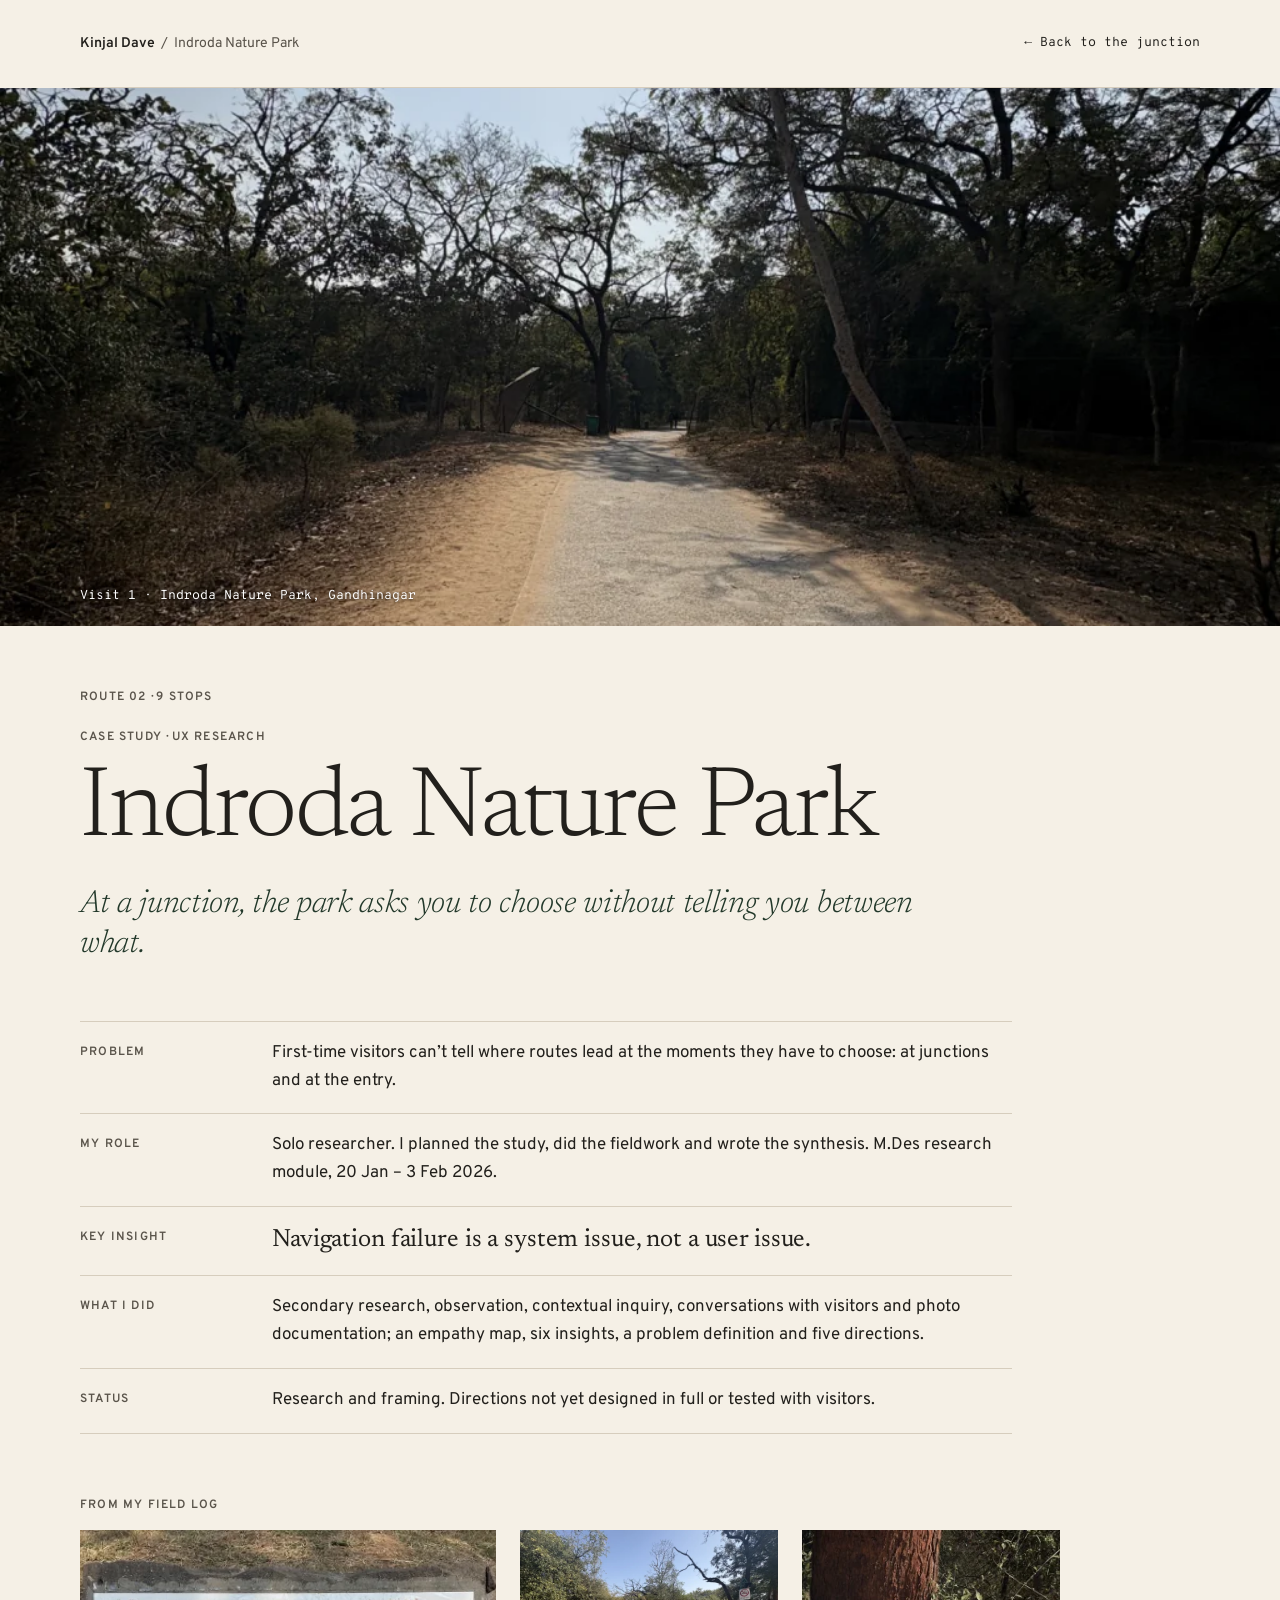
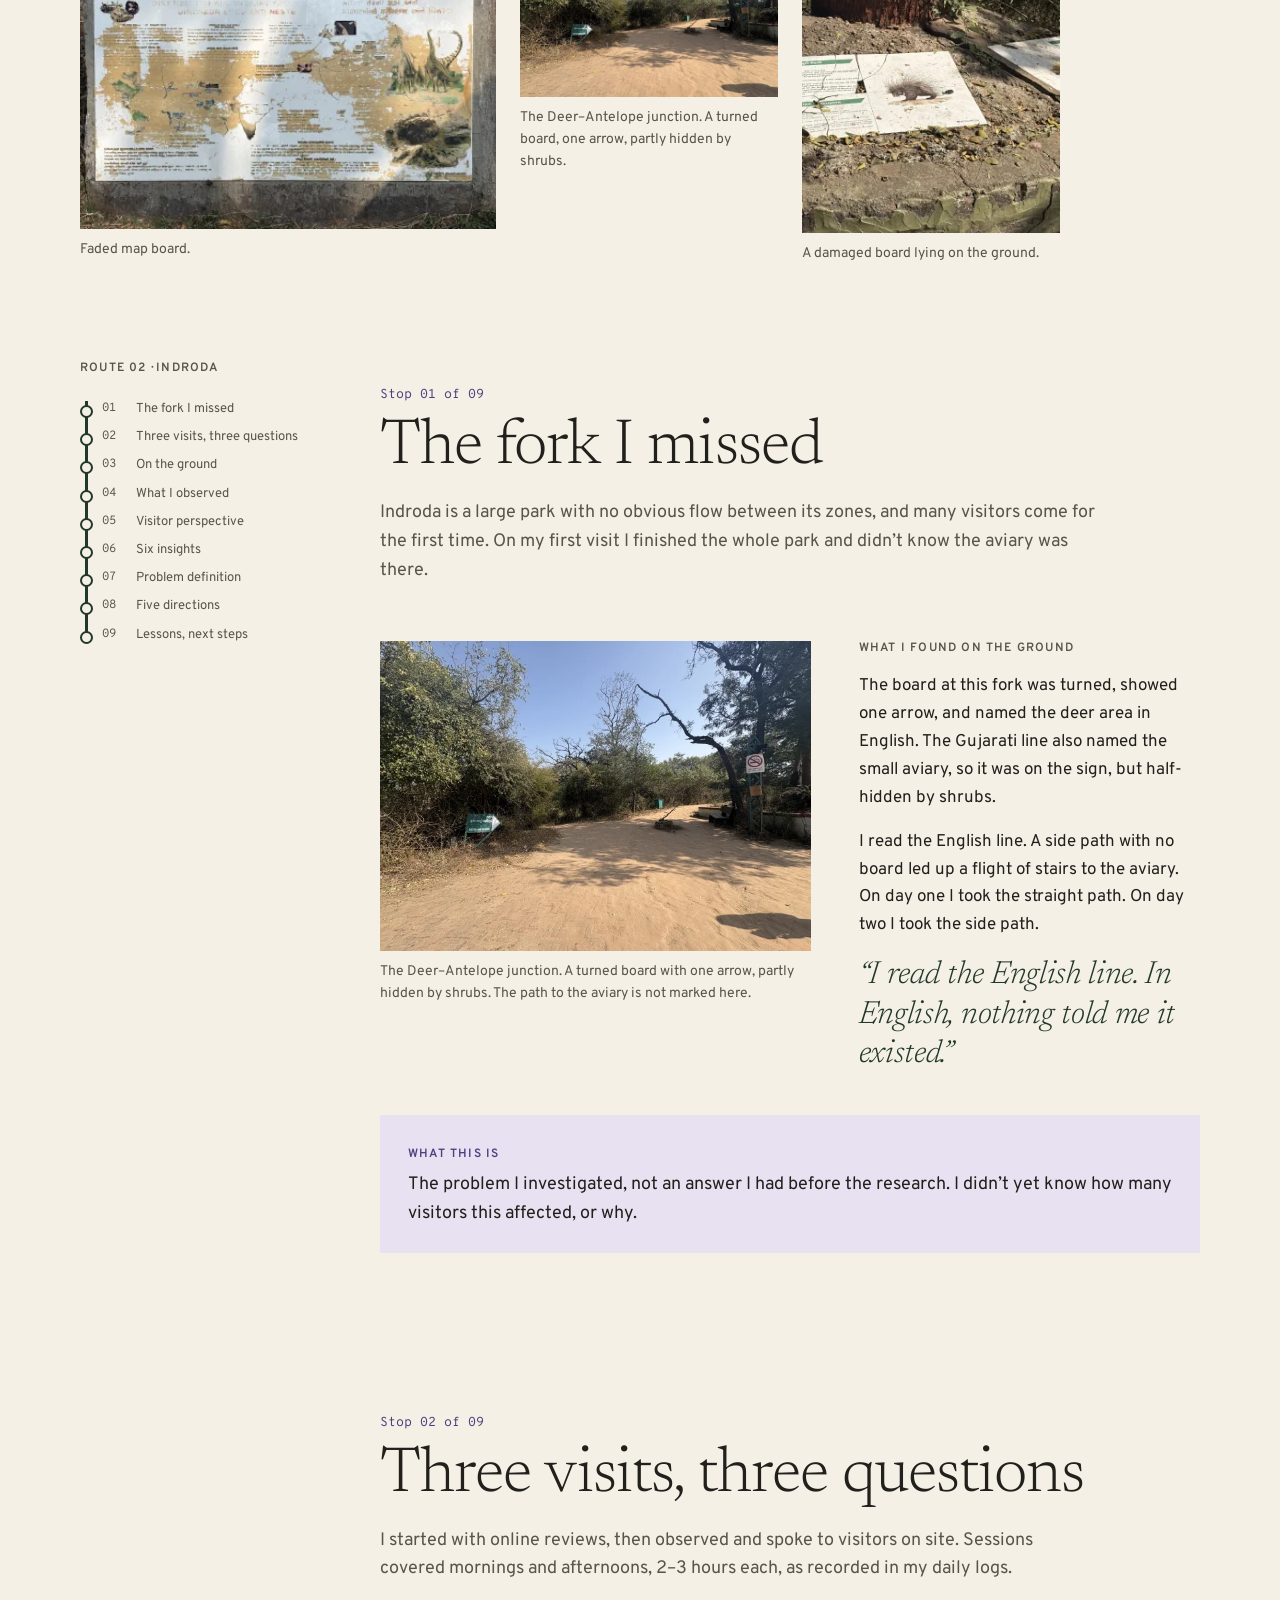
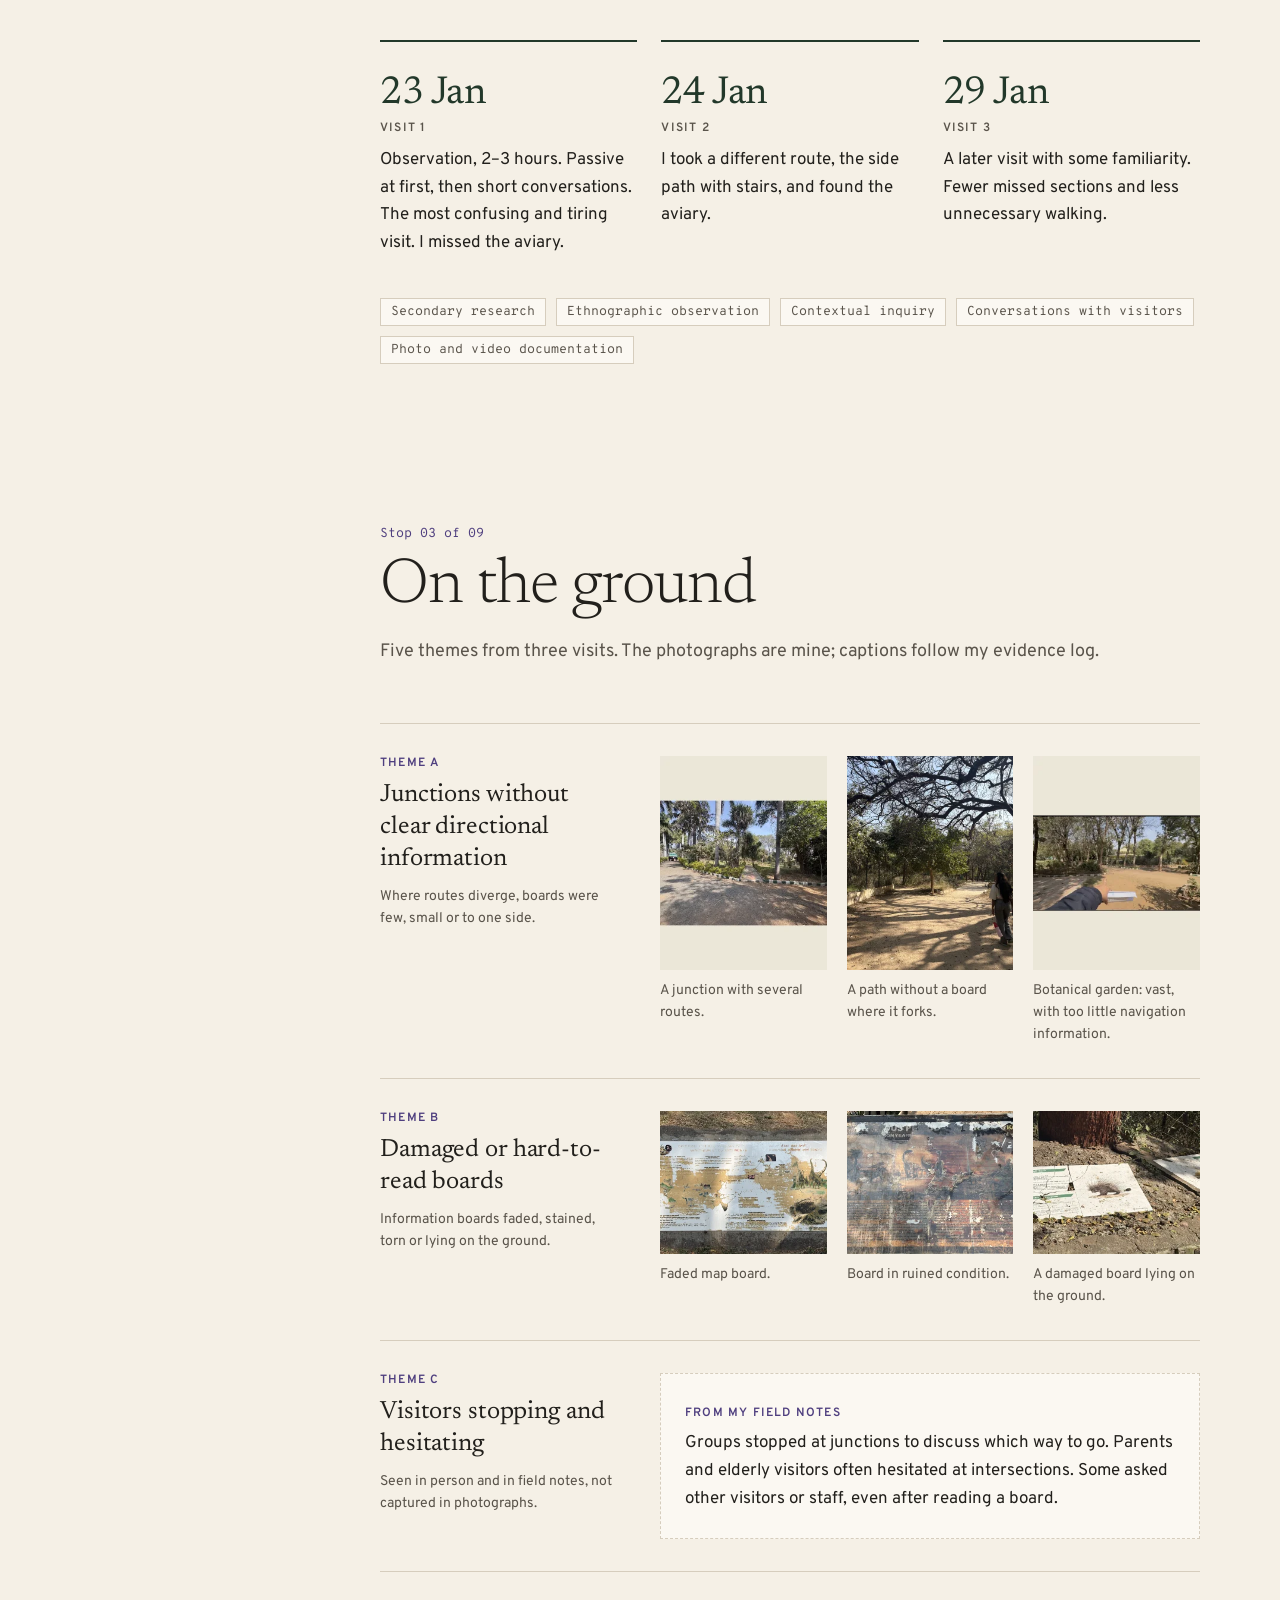
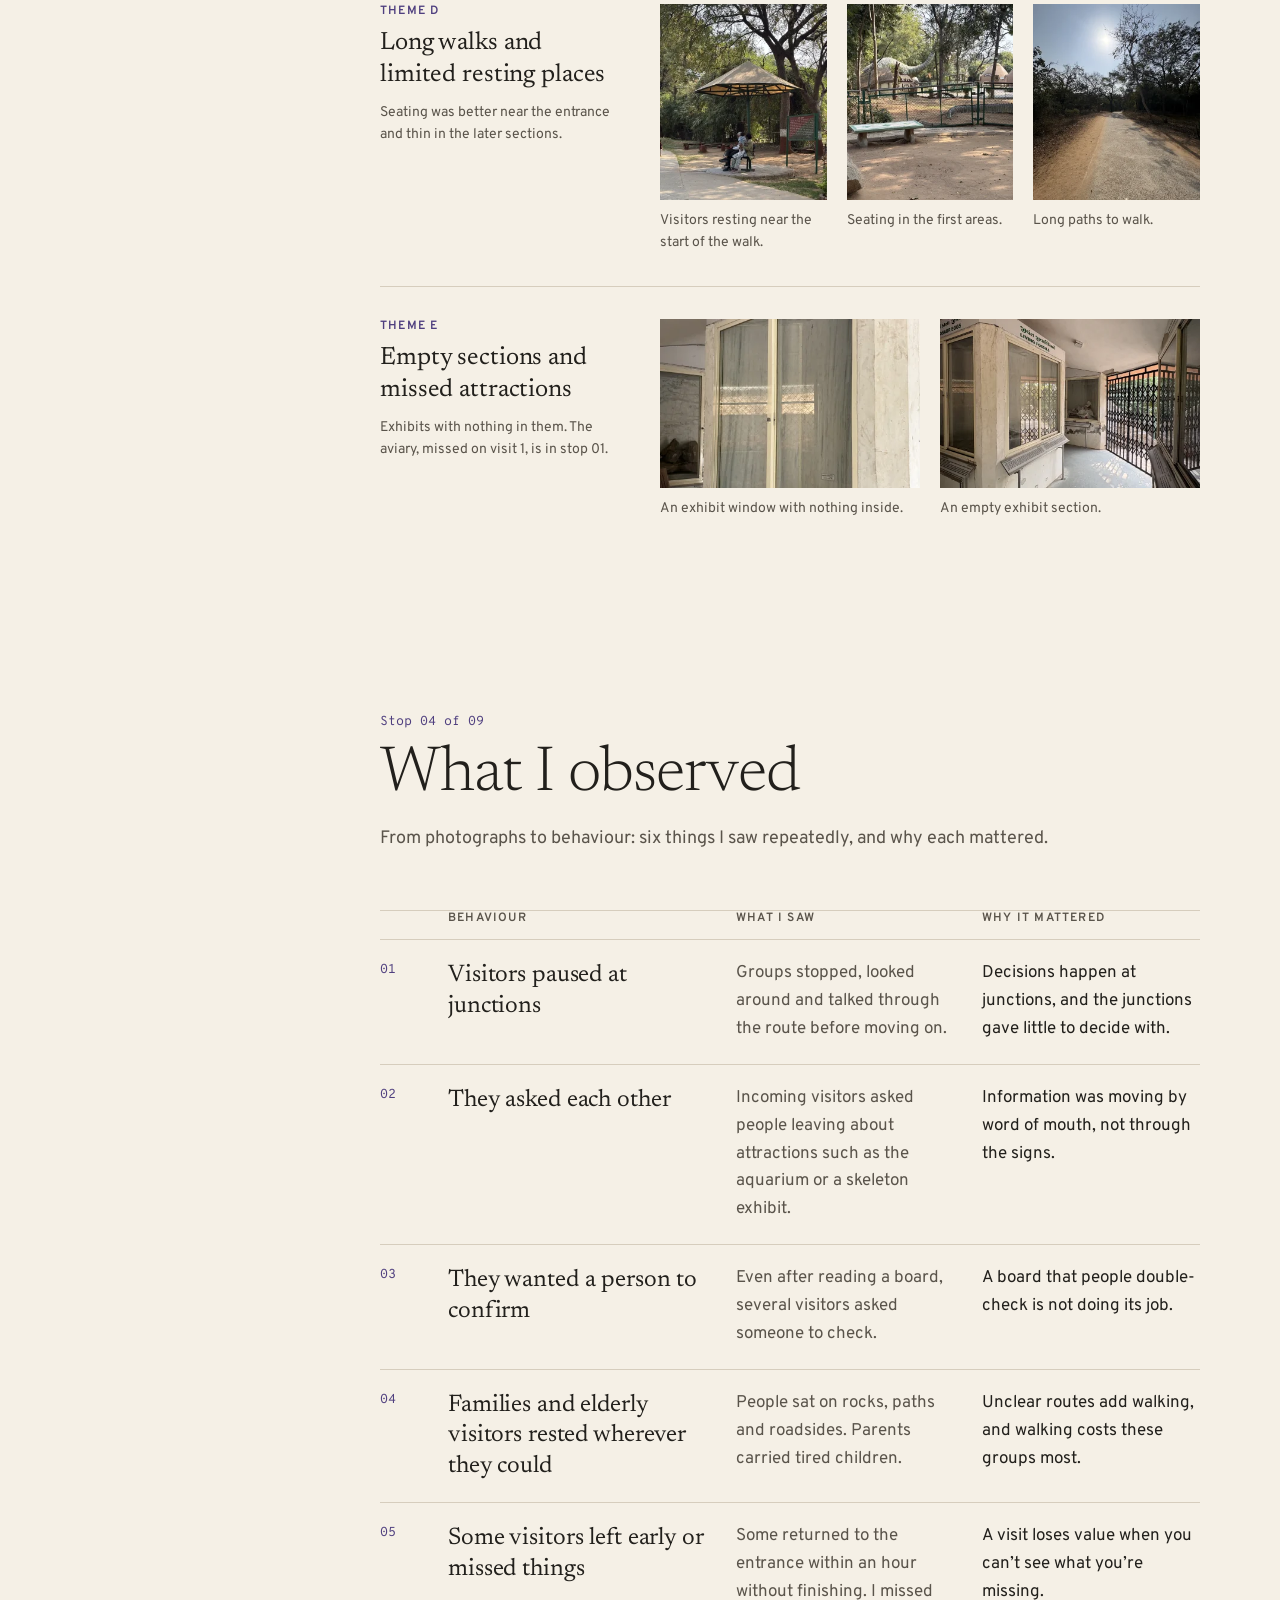
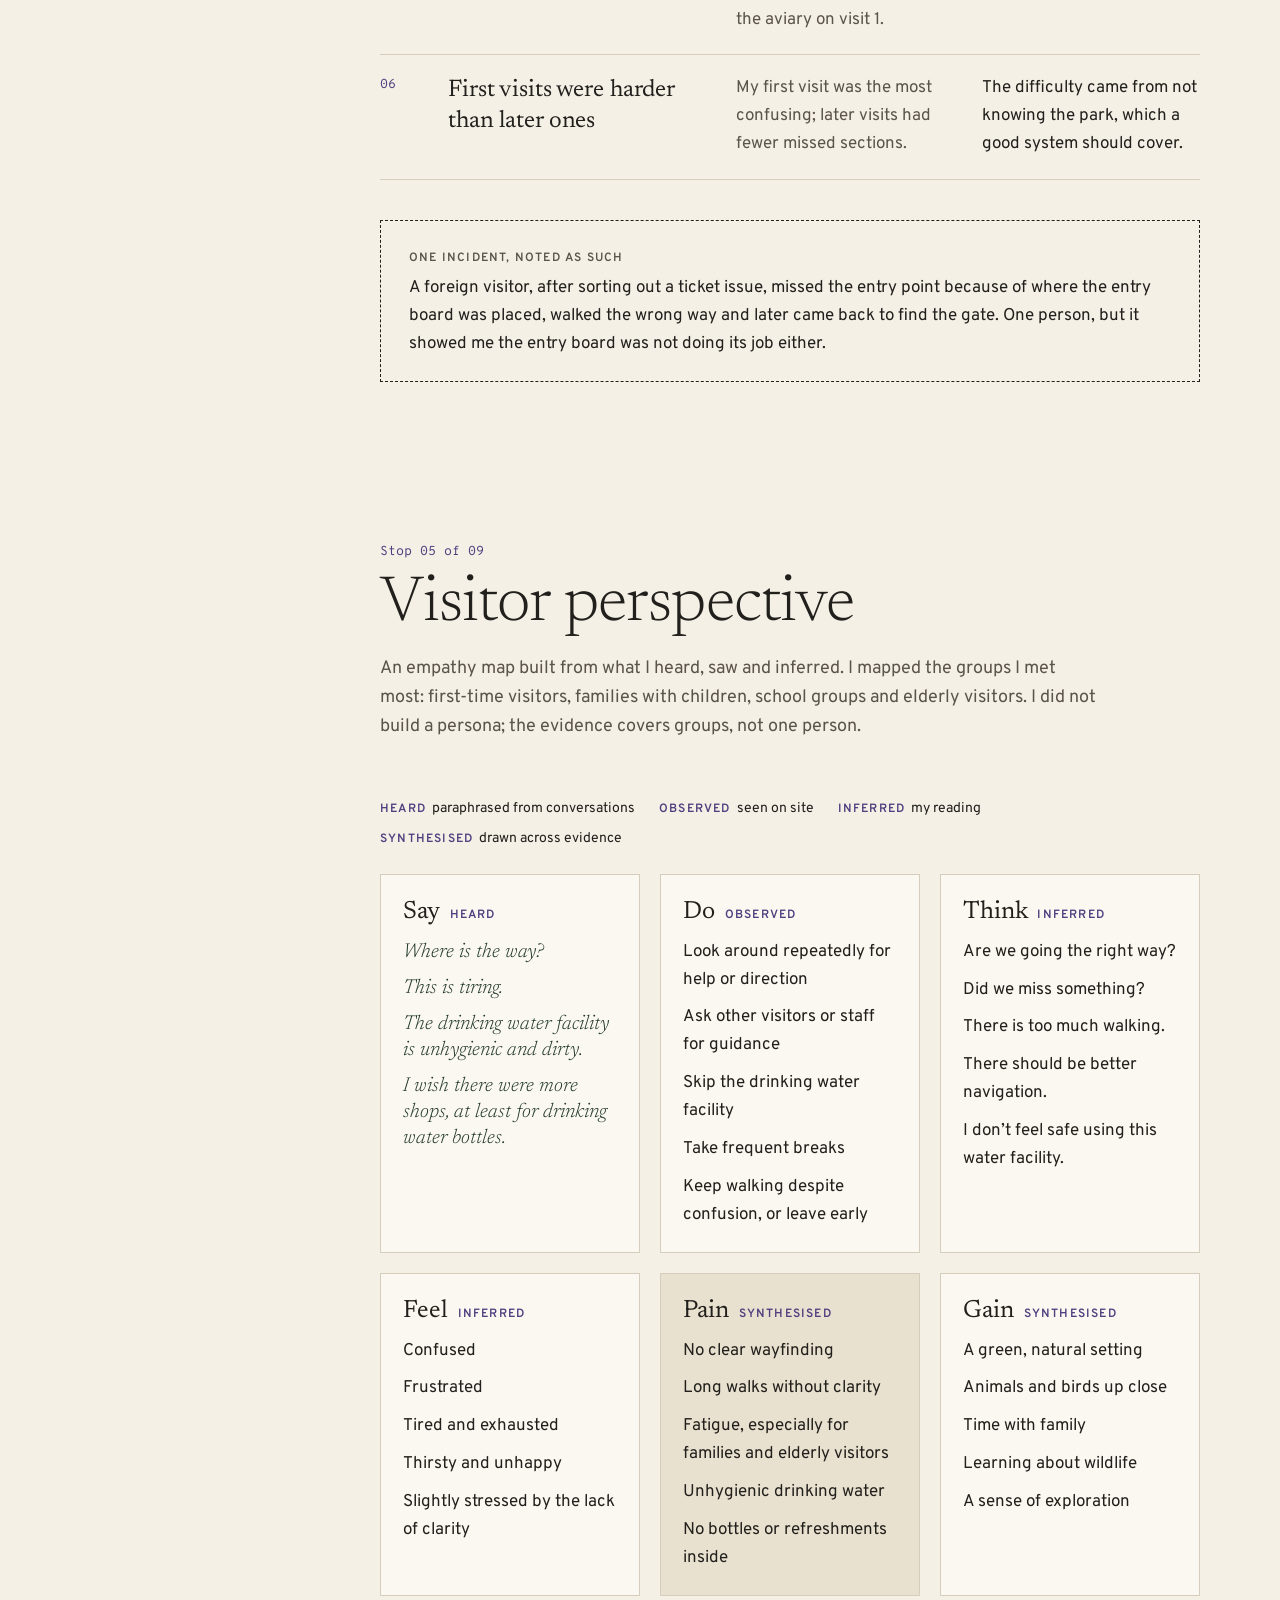
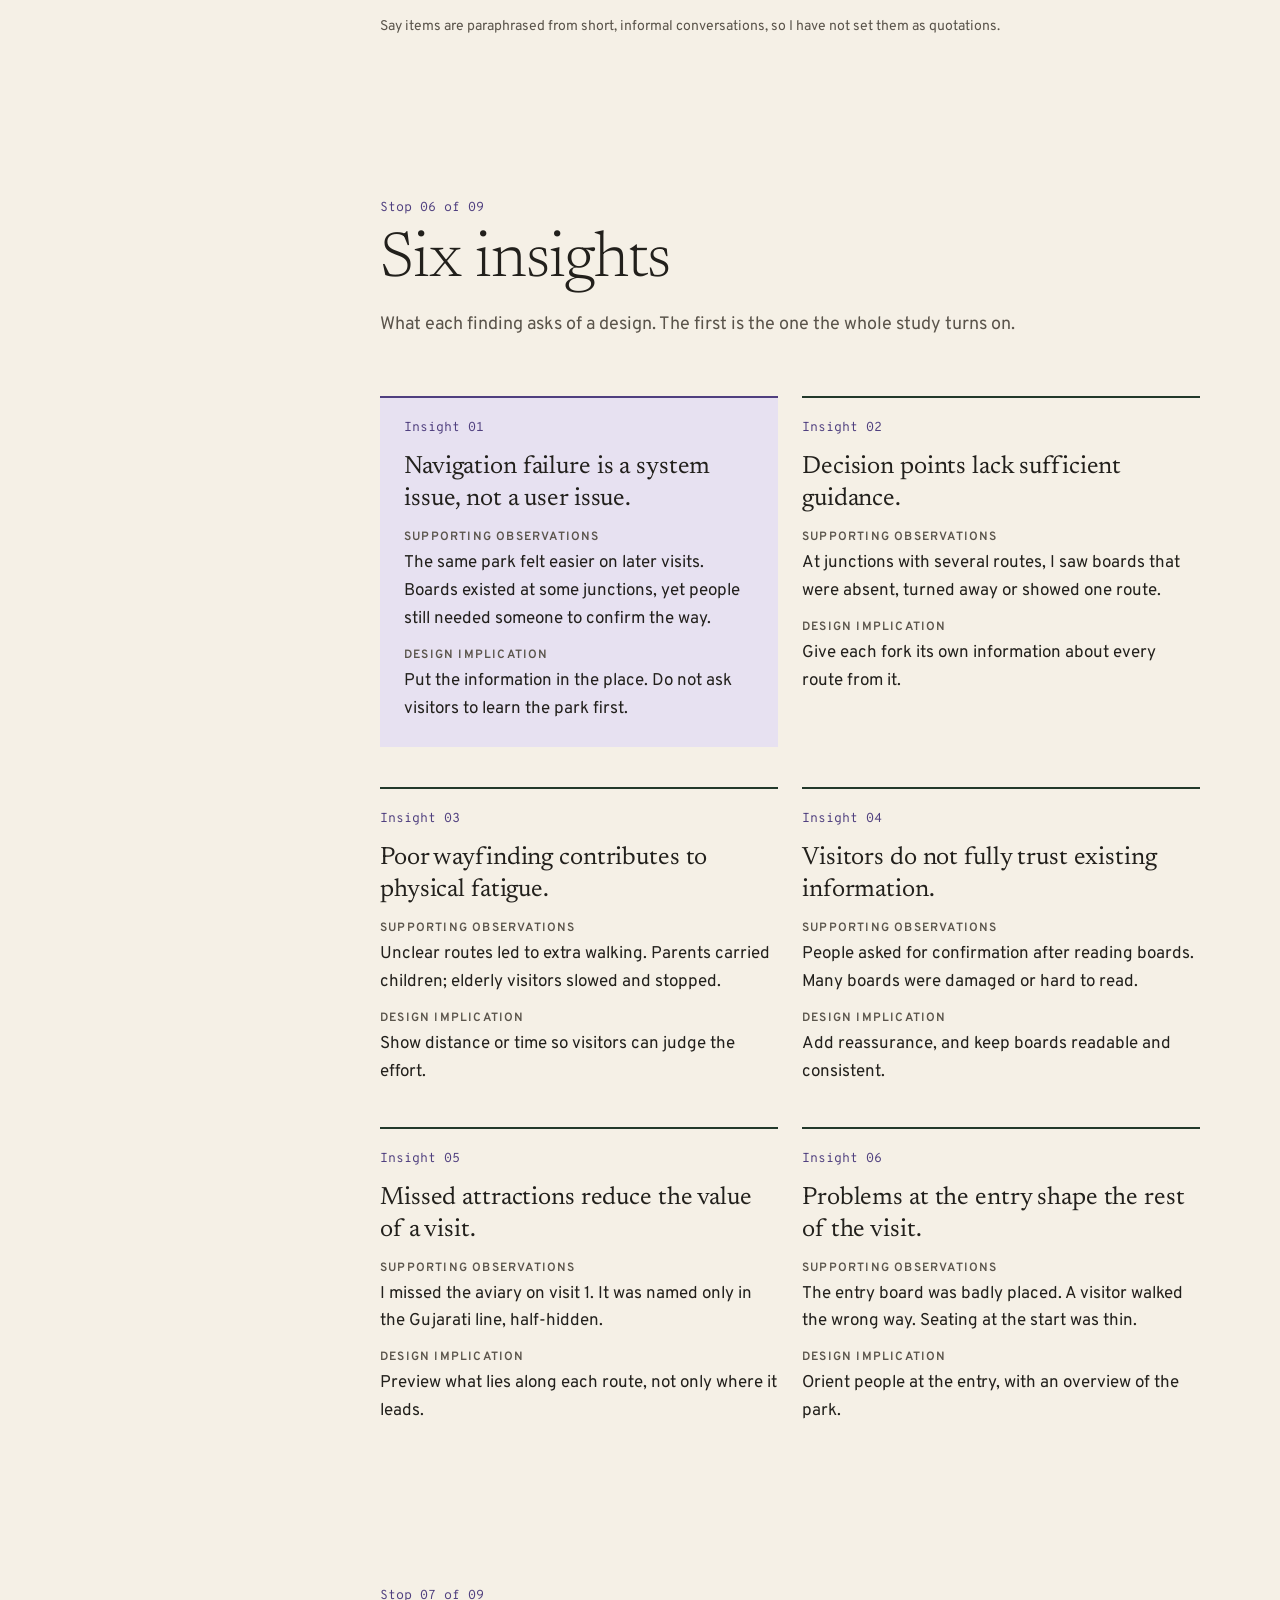
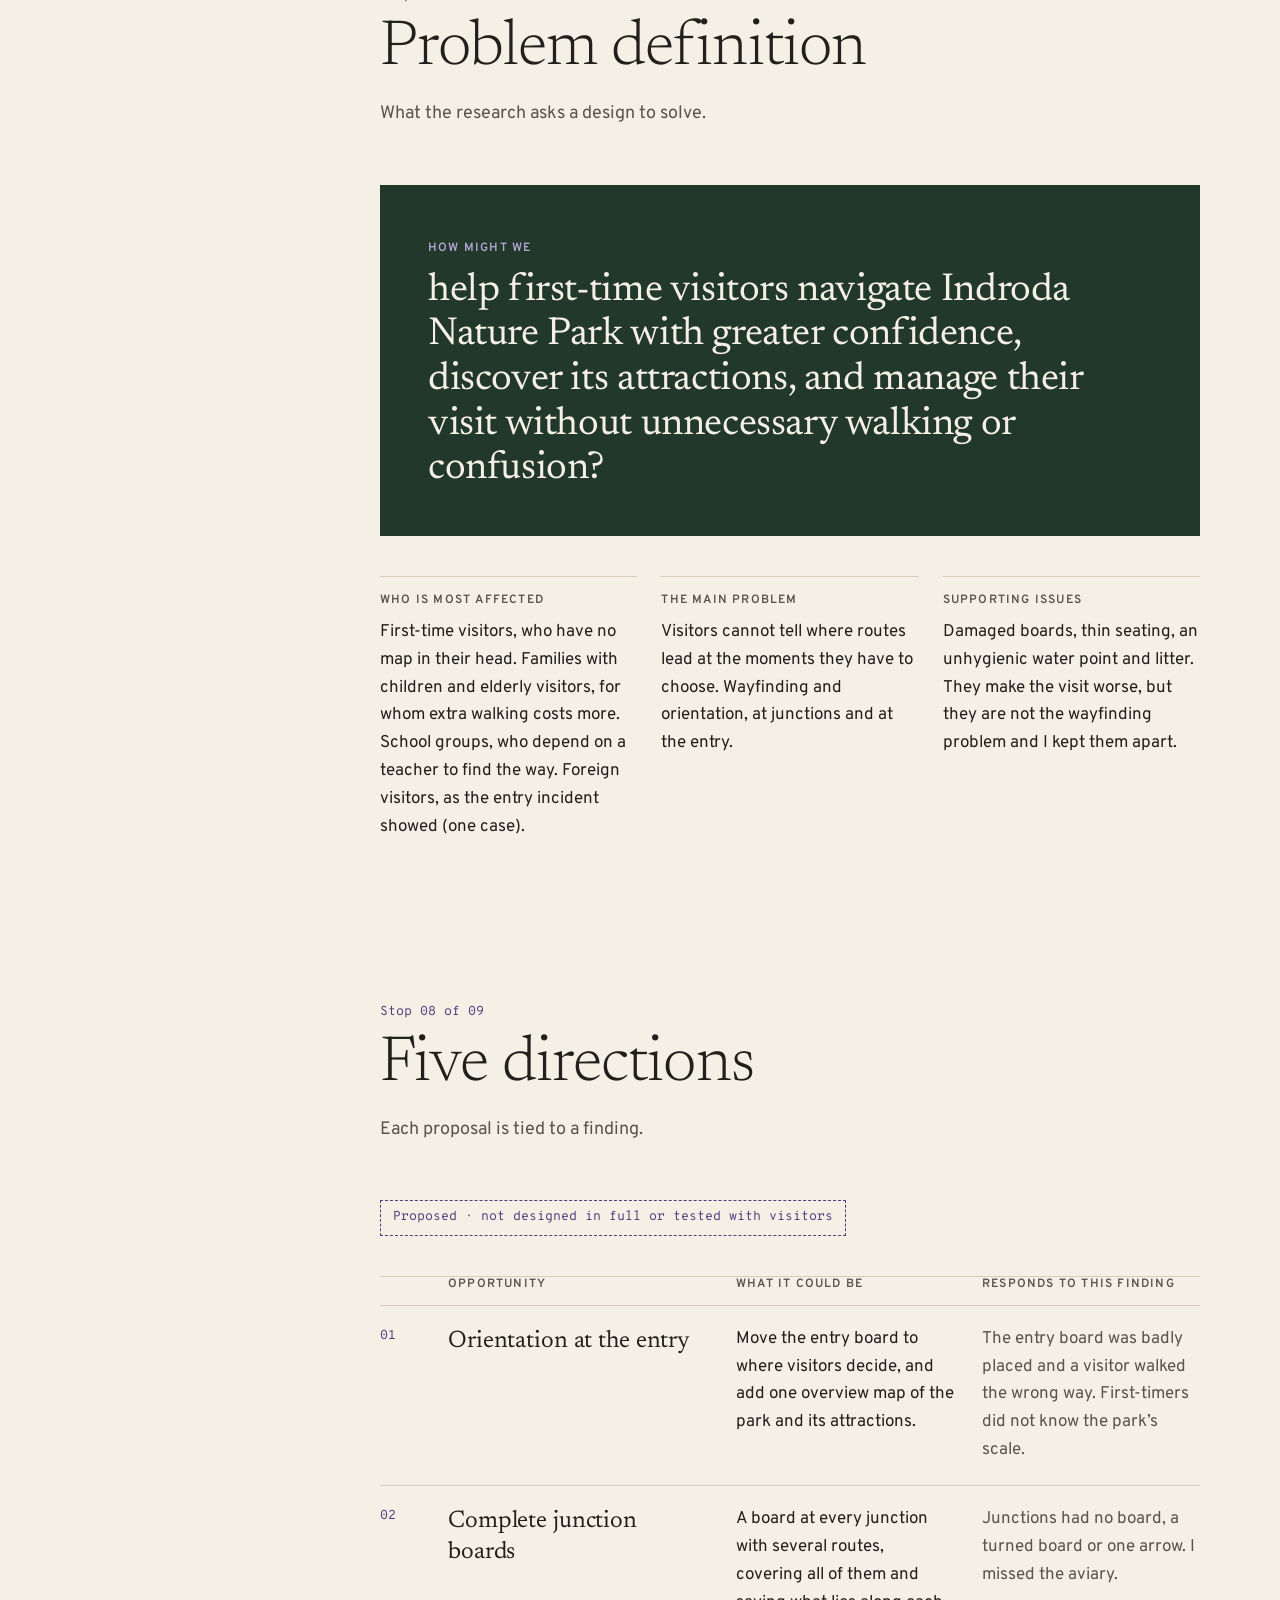
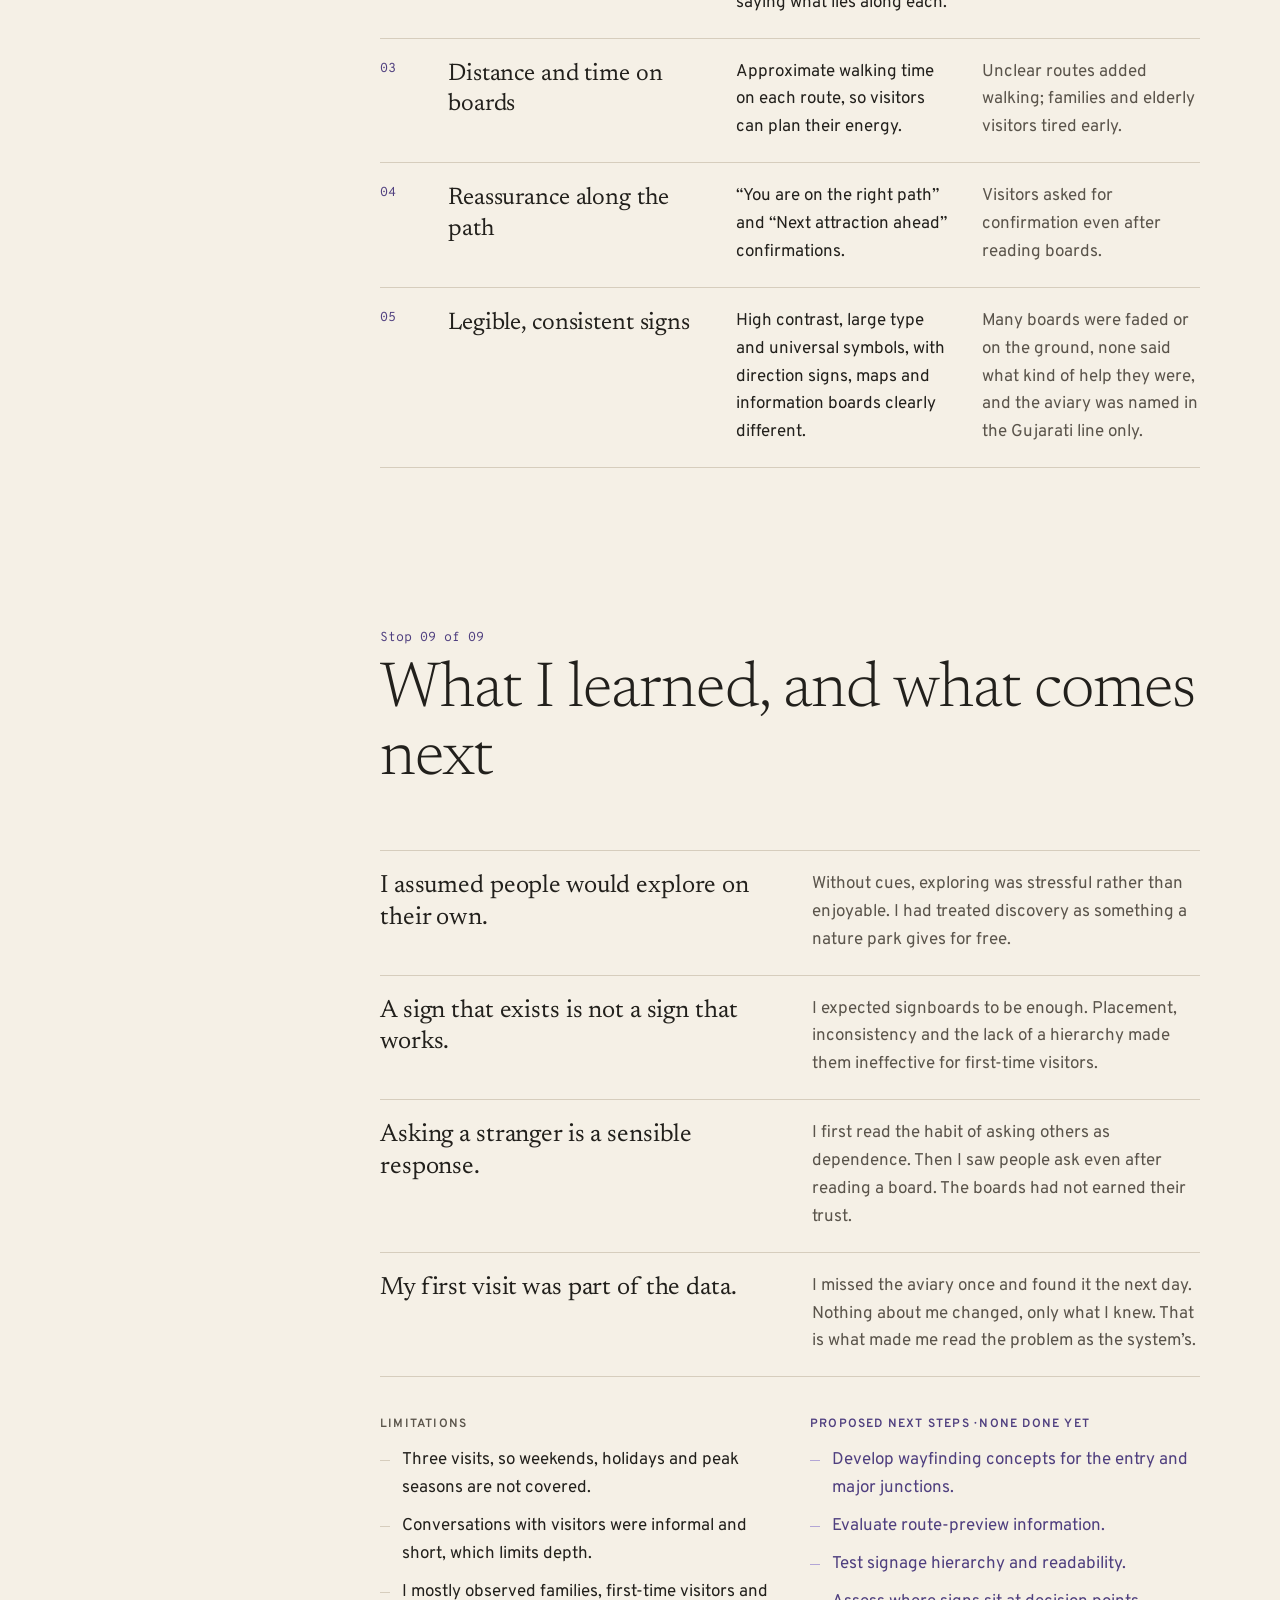
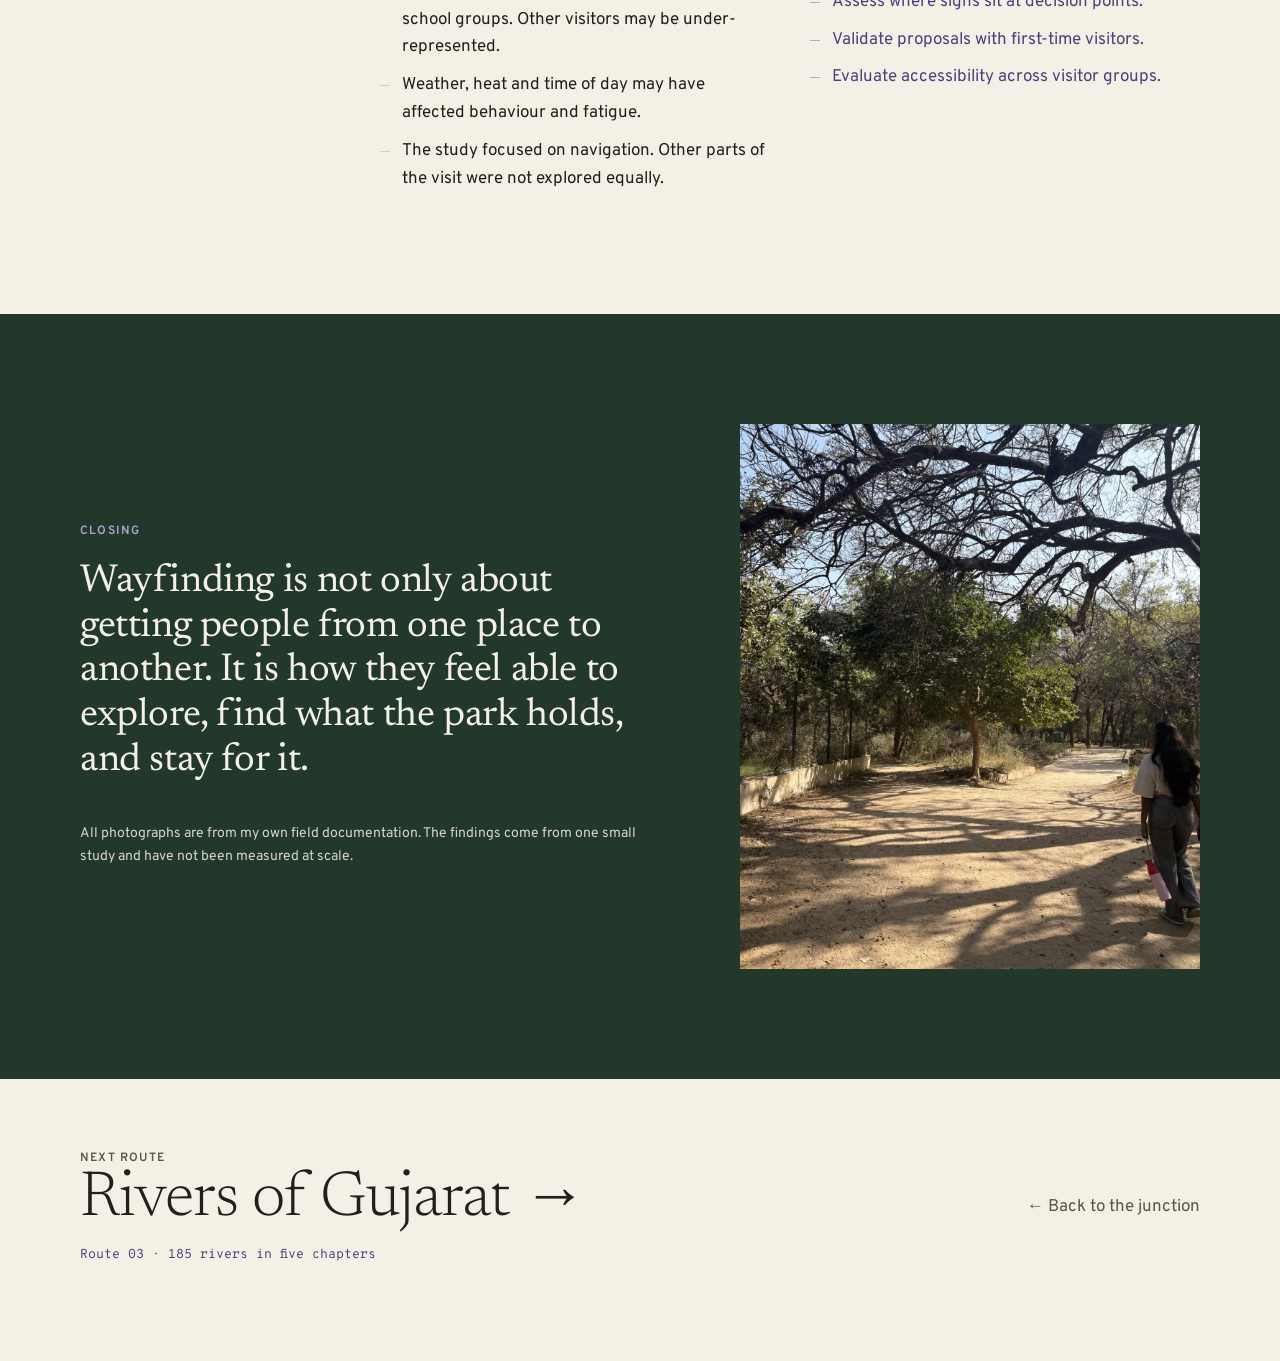
==== work/indroda-nature-park.html @ 8dba32a5 "Add files via upload" ====
<!doctype html>
<html lang="en">
<head>
<meta charset="utf-8">
<meta name="viewport" content="width=device-width, initial-scale=1">
<title>Indroda Nature Park · Kinjal Dave</title>
<meta name="description" content="Case study: a field study of how first-time visitors find their way around Indroda Nature Park in Gandhinagar, and where its signage lets them down.">
<meta property="og:title" content="Indroda Nature Park · Kinjal Dave">
<meta property="og:description" content="A field study of wayfinding in a nature park: three visits, six insights and five proposed directions.">
<meta name="theme-color" content="#F5F0E6">
<link rel="icon" href="data:image/svg+xml,%3Csvg xmlns='http://www.w3.org/2000/svg' viewBox='0 0 32 32'%3E%3Crect x='13' y='2' width='4' height='28' fill='%2322201C'/%3E%3Cpath d='M17 7h9l4 4-4 4h-9z' fill='%23B3A6D6'/%3E%3C/svg%3E">
<link rel="preload" href="../fonts/newsreader-latin-300-normal.woff2" as="font" type="font/woff2" crossorigin>
<link rel="preload" href="../fonts/overpass-latin-400-normal.woff2" as="font" type="font/woff2" crossorigin>
<link rel="stylesheet" href="../css/site.css">
</head>
<body>
<a class="skip" href="#content">Skip to content</a>
<header class="nav">
  <div class="wrap">
    <p class="crumb"><a class="who" href="../index.html">Kinjal Dave</a><span class="sep">&nbsp; / &nbsp;</span>Indroda Nature Park</p>
    <a class="back" href="../index.html#top">← Back to the junction</a>
  </div>
</header>
<div class="progress" aria-hidden="true"></div>
<main id="content">
<figure class="opening-photo"><img src="../img/in-hero-path.webp" alt="A long, empty dirt path through dry forest at Indroda Nature Park." width="1024" height="441"><figcaption>Visit 1 · Indroda Nature Park, Gandhinagar</figcaption></figure>
<section class="cs-open">
  <div class="wrap">
    <p class="label">Route 02 · 9 stops</p>
    <p class="label soft" style="margin-top:24px">Case study · UX research</p>
    <h1 class="t-xl">Indroda Nature Park</h1>
    <p class="t-it it" style="color:var(--indroda-forest)">At a junction, the park asks you to choose without telling you between what.</p>
    <dl class="glance">
      <div><dt class="label">Problem</dt><dd class="b-m">First-time visitors can’t tell where routes lead at the moments they have to choose: at junctions and at the entry.</dd></div>
      <div><dt class="label">My role</dt><dd class="b-m">Solo researcher. I planned the study, did the fieldwork and wrote the synthesis. M.Des research module, 20 Jan – 3 Feb 2026.</dd></div>
      <div><dt class="label">Key insight</dt><dd class="t-s">Navigation failure is a system issue, not a user issue.</dd></div>
      <div><dt class="label">What I did</dt><dd class="b-m">Secondary research, observation, contextual inquiry, conversations with visitors and photo documentation; an empathy map, six insights, a problem definition and five directions.</dd></div>
      <div><dt class="label">Status</dt><dd class="b-m">Research and framing. Directions not yet designed in full or tested with visitors.</dd></div>
    </dl>
    <div class="fieldlog">
      <p class="label soft">From my field log</p>
      <div class="fieldlog-grid">
        <figure><img src="../img/in-faded-board.webp" alt="A faded map board at the park." width="431" height="280" loading="lazy"><figcaption class="cap">Faded map board.</figcaption></figure>
        <figure><img src="../img/in-junction-deer.webp" alt="The Deer–Antelope junction with a small turned board among shrubs." width="640" height="460" loading="lazy"><figcaption class="cap">The Deer–Antelope junction. A turned board, one arrow, partly hidden by shrubs.</figcaption></figure>
        <figure><img src="../img/in-board-ground.webp" alt="A damaged information board lying on the ground." width="280" height="330" loading="lazy"><figcaption class="cap">A damaged board lying on the ground.</figcaption></figure>
      </div>
    </div>
  </div>
</section>
<div class="cs">
<nav class="rail dashed" style="--rail:var(--indroda-forest)" aria-label="Case study stops">
  <p class="label route-name">Route 02 · Indroda</p>
  <ol><li><a href="#s1"><span class="n">01</span><span>The fork I missed</span></a></li><li><a href="#s2"><span class="n">02</span><span>Three visits, three questions</span></a></li><li><a href="#s3"><span class="n">03</span><span>On the ground</span></a></li><li><a href="#s4"><span class="n">04</span><span>What I observed</span></a></li><li><a href="#s5"><span class="n">05</span><span>Visitor perspective</span></a></li><li><a href="#s6"><span class="n">06</span><span>Six insights</span></a></li><li><a href="#s7"><span class="n">07</span><span>Problem definition</span></a></li><li><a href="#s8"><span class="n">08</span><span>Five directions</span></a></li><li><a href="#s9"><span class="n">09</span><span>Lessons, next steps</span></a></li></ol>
</nav>
<div class="cs-main">

<section class="stop" id="s1">
  <div class="stop-head reveal"><p class="mono">Stop 01 of 09</p><h2 class="t-l">The fork I missed</h2><p class="lede b-l">Indroda is a large park with no obvious flow between its zones, and many visitors come for the first time. On my first visit I finished the whole park and didn’t know the aviary was there.</p></div>
  <div class="stop-body stack">
    <div class="split reveal">
      <figure><img src="../img/in-junction-deer.webp" alt="The Deer–Antelope junction: a sandy fork with a small turned signboard partly hidden by shrubs." width="640" height="460" loading="lazy"><figcaption class="cap">The Deer–Antelope junction. A turned board with one arrow, partly hidden by shrubs. The path to the aviary is not marked here.</figcaption></figure>
      <div class="b-m" style="display:grid;gap:16px;align-content:start">
        <p class="label soft">What I found on the ground</p>
        <p>The board at this fork was turned, showed one arrow, and named the deer area in English. The Gujarati line also named the small aviary, so it was on the sign, but half-hidden by shrubs.</p>
        <p>I read the English line. A side path with no board led up a flight of stairs to the aviary. On day one I took the straight path. On day two I took the side path.</p>
        <p class="t-it" style="color:var(--indroda-forest)">“I read the English line. In English, nothing told me it existed.”</p>
      </div>
    </div>
    <div class="callout reveal"><p class="label">What this is</p><p class="b-l">The problem I investigated, not an answer I had before the research. I didn’t yet know how many visitors this affected, or why.</p></div>
  </div>
</section>

<section class="stop" id="s2">
  <div class="stop-head reveal"><p class="mono">Stop 02 of 09</p><h2 class="t-l">Three visits, three questions</h2><p class="lede b-l">I started with online reviews, then observed and spoke to visitors on site. Sessions covered mornings and afternoons, 2–3 hours each, as recorded in my daily logs.</p></div>
  <div class="stop-body stack">
    <div class="visits reveal">
      <div><p class="t-m">23 Jan</p><p class="label">Visit 1</p><p class="b-m">Observation, 2–3 hours. Passive at first, then short conversations. The most confusing and tiring visit. I missed the aviary.</p></div>
      <div><p class="t-m">24 Jan</p><p class="label">Visit 2</p><p class="b-m">I took a different route, the side path with stairs, and found the aviary.</p></div>
      <div><p class="t-m">29 Jan</p><p class="label">Visit 3</p><p class="b-m">A later visit with some familiarity. Fewer missed sections and less unnecessary walking.</p></div>
    </div>
    <p class="methods reveal"><span class="tag">Secondary research</span><span class="tag">Ethnographic observation</span><span class="tag">Contextual inquiry</span><span class="tag">Conversations with visitors</span><span class="tag">Photo and video documentation</span></p>
  </div>
</section>

<section class="stop" id="s3">
  <div class="stop-head reveal"><p class="mono">Stop 03 of 09</p><h2 class="t-l">On the ground</h2><p class="lede b-l">Five themes from three visits. The photographs are mine; captions follow my evidence log.</p></div>
  <div class="stop-body">
    <div class="gallery reveal">
      <div><p class="label">Theme A</p><h3 class="t-s">Junctions without clear directional information</h3><p class="cap">Where routes diverge, boards were few, small or to one side.</p></div>
      <div class="pics">
        <figure><img src="../img/in-junction.webp" alt="A junction where several routes meet." width="280" height="360" loading="lazy"><figcaption class="cap">A junction with several routes.</figcaption></figure>
        <figure><img src="../img/in-junction-path.webp" alt="A forking path with no board." width="280" height="360" loading="lazy"><figcaption class="cap">A path without a board where it forks.</figcaption></figure>
        <figure><img src="../img/in-botanical.webp" alt="The botanical garden, a wide area with little signage." width="280" height="360" loading="lazy"><figcaption class="cap">Botanical garden: vast, with too little navigation information.</figcaption></figure>
      </div>
    </div>
    <div class="gallery reveal">
      <div><p class="label">Theme B</p><h3 class="t-s">Damaged or hard-to-read boards</h3><p class="cap">Information boards faded, stained, torn or lying on the ground.</p></div>
      <div class="pics land">
        <figure><img src="../img/in-faded-board.webp" alt="A faded map board." width="431" height="280" loading="lazy"><figcaption class="cap">Faded map board.</figcaption></figure>
        <figure><img src="../img/in-ruined-board.webp" alt="An information board in ruined condition." width="431" height="280" loading="lazy"><figcaption class="cap">Board in ruined condition.</figcaption></figure>
        <figure><img src="../img/in-board-ground.webp" alt="A damaged board lying on the ground." width="280" height="330" loading="lazy"><figcaption class="cap">A damaged board lying on the ground.</figcaption></figure>
      </div>
    </div>
    <div class="gallery reveal">
      <div><p class="label">Theme C</p><h3 class="t-s">Visitors stopping and hesitating</h3><p class="cap">Seen in person and in field notes, not captured in photographs.</p></div>
      <div class="note boxed" style="border:1px dashed var(--rule);align-self:start"><p class="label">From my field notes</p><p class="b-m" style="margin-top:8px">Groups stopped at junctions to discuss which way to go. Parents and elderly visitors often hesitated at intersections. Some asked other visitors or staff, even after reading a board.</p></div>
    </div>
    <div class="gallery reveal">
      <div><p class="label">Theme D</p><h3 class="t-s">Long walks and limited resting places</h3><p class="cap">Seating was better near the entrance and thin in the later sections.</p></div>
      <div class="pics mid">
        <figure><img src="../img/in-resting.webp" alt="Visitors resting near the start of the walk." width="280" height="330" loading="lazy"><figcaption class="cap">Visitors resting near the start of the walk.</figcaption></figure>
        <figure><img src="../img/in-seating.webp" alt="Benches in the first areas of the park." width="280" height="330" loading="lazy"><figcaption class="cap">Seating in the first areas.</figcaption></figure>
        <figure><img src="../img/in-long-paths.webp" alt="A long path stretching ahead." width="280" height="330" loading="lazy"><figcaption class="cap">Long paths to walk.</figcaption></figure>
      </div>
    </div>
    <div class="gallery reveal">
      <div><p class="label">Theme E</p><h3 class="t-s">Empty sections and missed attractions</h3><p class="cap">Exhibits with nothing in them. The aviary, missed on visit 1, is in stop 01.</p></div>
      <div class="pics two">
        <figure><img src="../img/in-empty-1.webp" alt="An exhibit window with nothing inside." width="431" height="280" loading="lazy"><figcaption class="cap">An exhibit window with nothing inside.</figcaption></figure>
        <figure><img src="../img/in-empty-2.webp" alt="An empty exhibit section." width="431" height="280" loading="lazy"><figcaption class="cap">An empty exhibit section.</figcaption></figure>
      </div>
    </div>
  </div>
</section>

<section class="stop" id="s4">
  <div class="stop-head reveal"><p class="mono">Stop 04 of 09</p><h2 class="t-l">What I observed</h2><p class="lede b-l">From photographs to behaviour: six things I saw repeatedly, and why each mattered.</p></div>
  <div class="stop-body stack">
    <div class="table obs reveal" role="table" aria-label="What I observed">
      <div class="tr th" role="row"><span role="columnheader"><span class="vh">Number</span></span><span class="label" role="columnheader">Behaviour</span><span class="label" role="columnheader">What I saw</span><span class="label" role="columnheader">Why it mattered</span></div>
      <div class="tr" role="row"><span class="mono lav" role="cell">01</span><p class="t-s" role="cell">Visitors paused at junctions</p><p class="b-m soft" role="cell">Groups stopped, looked around and talked through the route before moving on.</p><p class="b-m" role="cell">Decisions happen at junctions, and the junctions gave little to decide with.</p></div>
      <div class="tr" role="row"><span class="mono lav" role="cell">02</span><p class="t-s" role="cell">They asked each other</p><p class="b-m soft" role="cell">Incoming visitors asked people leaving about attractions such as the aquarium or a skeleton exhibit.</p><p class="b-m" role="cell">Information was moving by word of mouth, not through the signs.</p></div>
      <div class="tr" role="row"><span class="mono lav" role="cell">03</span><p class="t-s" role="cell">They wanted a person to confirm</p><p class="b-m soft" role="cell">Even after reading a board, several visitors asked someone to check.</p><p class="b-m" role="cell">A board that people double-check is not doing its job.</p></div>
      <div class="tr" role="row"><span class="mono lav" role="cell">04</span><p class="t-s" role="cell">Families and elderly visitors rested wherever they could</p><p class="b-m soft" role="cell">People sat on rocks, paths and roadsides. Parents carried tired children.</p><p class="b-m" role="cell">Unclear routes add walking, and walking costs these groups most.</p></div>
      <div class="tr" role="row"><span class="mono lav" role="cell">05</span><p class="t-s" role="cell">Some visitors left early or missed things</p><p class="b-m soft" role="cell">Some returned to the entrance within an hour without finishing. I missed the aviary on visit 1.</p><p class="b-m" role="cell">A visit loses value when you can’t see what you’re missing.</p></div>
      <div class="tr" role="row"><span class="mono lav" role="cell">06</span><p class="t-s" role="cell">First visits were harder than later ones</p><p class="b-m soft" role="cell">My first visit was the most confusing; later visits had fewer missed sections.</p><p class="b-m" role="cell">The difficulty came from not knowing the park, which a good system should cover.</p></div>
    </div>
    <div class="note reveal"><p class="label">One incident, noted as such</p><p class="b-m">A foreign visitor, after sorting out a ticket issue, missed the entry point because of where the entry board was placed, walked the wrong way and later came back to find the gate. One person, but it showed me the entry board was not doing its job either.</p></div>
  </div>
</section>

<section class="stop" id="s5">
  <div class="stop-head reveal"><p class="mono">Stop 05 of 09</p><h2 class="t-l">Visitor perspective</h2><p class="lede b-l">An empathy map built from what I heard, saw and inferred. I mapped the groups I met most: first-time visitors, families with children, school groups and elderly visitors. I did not build a persona; the evidence covers groups, not one person.</p></div>
  <div class="stop-body reveal">
    <p class="ekey b-s"><span><span class="label">Heard</span>paraphrased from conversations</span><span><span class="label">Observed</span>seen on site</span><span><span class="label">Inferred</span>my reading</span><span><span class="label">Synthesised</span>drawn across evidence</span></p>
    <div class="empathy">
      <div class="say"><h3 class="t-s"><span>Say</span> <span class="label">Heard</span></h3><ul><li>Where is the way?</li><li>This is tiring.</li><li>The drinking water facility is unhygienic and dirty.</li><li>I wish there were more shops, at least for drinking water bottles.</li></ul></div>
      <div><h3 class="t-s"><span>Do</span> <span class="label">Observed</span></h3><ul class="b-m"><li>Look around repeatedly for help or direction</li><li>Ask other visitors or staff for guidance</li><li>Skip the drinking water facility</li><li>Take frequent breaks</li><li>Keep walking despite confusion, or leave early</li></ul></div>
      <div><h3 class="t-s"><span>Think</span> <span class="label">Inferred</span></h3><ul class="b-m"><li>Are we going the right way?</li><li>Did we miss something?</li><li>There is too much walking.</li><li>There should be better navigation.</li><li>I don’t feel safe using this water facility.</li></ul></div>
      <div><h3 class="t-s"><span>Feel</span> <span class="label">Inferred</span></h3><ul class="b-m"><li>Confused</li><li>Frustrated</li><li>Tired and exhausted</li><li>Thirsty and unhappy</li><li>Slightly stressed by the lack of clarity</li></ul></div>
      <div class="pain"><h3 class="t-s"><span>Pain</span> <span class="label">Synthesised</span></h3><ul class="b-m"><li>No clear wayfinding</li><li>Long walks without clarity</li><li>Fatigue, especially for families and elderly visitors</li><li>Unhygienic drinking water</li><li>No bottles or refreshments inside</li></ul></div>
      <div><h3 class="t-s"><span>Gain</span> <span class="label">Synthesised</span></h3><ul class="b-m"><li>A green, natural setting</li><li>Animals and birds up close</li><li>Time with family</li><li>Learning about wildlife</li><li>A sense of exploration</li></ul></div>
    </div>
    <p class="cap" style="margin-top:20px">Say items are paraphrased from short, informal conversations, so I have not set them as quotations.</p>
  </div>
</section>

<section class="stop" id="s6">
  <div class="stop-head reveal"><p class="mono">Stop 06 of 09</p><h2 class="t-l">Six insights</h2><p class="lede b-l">What each finding asks of a design. The first is the one the whole study turns on.</p></div>
  <div class="stop-body insights">
    <div class="insight key reveal"><p class="mono">Insight 01</p><h3 class="t-s">Navigation failure is a system issue, not a user issue.</h3><div><p class="label">Supporting observations</p><p class="b-m">The same park felt easier on later visits. Boards existed at some junctions, yet people still needed someone to confirm the way.</p></div><div><p class="label">Design implication</p><p class="b-m">Put the information in the place. Do not ask visitors to learn the park first.</p></div></div>
    <div class="insight reveal"><p class="mono">Insight 02</p><h3 class="t-s">Decision points lack sufficient guidance.</h3><div><p class="label">Supporting observations</p><p class="b-m">At junctions with several routes, I saw boards that were absent, turned away or showed one route.</p></div><div><p class="label">Design implication</p><p class="b-m">Give each fork its own information about every route from it.</p></div></div>
    <div class="insight reveal"><p class="mono">Insight 03</p><h3 class="t-s">Poor wayfinding contributes to physical fatigue.</h3><div><p class="label">Supporting observations</p><p class="b-m">Unclear routes led to extra walking. Parents carried children; elderly visitors slowed and stopped.</p></div><div><p class="label">Design implication</p><p class="b-m">Show distance or time so visitors can judge the effort.</p></div></div>
    <div class="insight reveal"><p class="mono">Insight 04</p><h3 class="t-s">Visitors do not fully trust existing information.</h3><div><p class="label">Supporting observations</p><p class="b-m">People asked for confirmation after reading boards. Many boards were damaged or hard to read.</p></div><div><p class="label">Design implication</p><p class="b-m">Add reassurance, and keep boards readable and consistent.</p></div></div>
    <div class="insight reveal"><p class="mono">Insight 05</p><h3 class="t-s">Missed attractions reduce the value of a visit.</h3><div><p class="label">Supporting observations</p><p class="b-m">I missed the aviary on visit 1. It was named only in the Gujarati line, half-hidden.</p></div><div><p class="label">Design implication</p><p class="b-m">Preview what lies along each route, not only where it leads.</p></div></div>
    <div class="insight reveal"><p class="mono">Insight 06</p><h3 class="t-s">Problems at the entry shape the rest of the visit.</h3><div><p class="label">Supporting observations</p><p class="b-m">The entry board was badly placed. A visitor walked the wrong way. Seating at the start was thin.</p></div><div><p class="label">Design implication</p><p class="b-m">Orient people at the entry, with an overview of the park.</p></div></div>
  </div>
</section>

<section class="stop" id="s7">
  <div class="stop-head reveal"><p class="mono">Stop 07 of 09</p><h2 class="t-l">Problem definition</h2><p class="lede b-l">What the research asks a design to solve.</p></div>
  <div class="stop-body stack">
    <div class="hmw reveal"><p class="label">How might we</p><p class="t-m">help first-time visitors navigate Indroda Nature Park with greater confidence, discover its attractions, and manage their visit without unnecessary walking or confusion?</p></div>
    <div class="three parts reveal">
      <div><p class="label soft">Who is most affected</p><p class="b-m">First-time visitors, who have no map in their head. Families with children and elderly visitors, for whom extra walking costs more. School groups, who depend on a teacher to find the way. Foreign visitors, as the entry incident showed (one case).</p></div>
      <div><p class="label soft">The main problem</p><p class="b-m">Visitors cannot tell where routes lead at the moments they have to choose. Wayfinding and orientation, at junctions and at the entry.</p></div>
      <div><p class="label soft">Supporting issues</p><p class="b-m">Damaged boards, thin seating, an unhygienic water point and litter. They make the visit worse, but they are not the wayfinding problem and I kept them apart.</p></div>
    </div>
  </div>
</section>

<section class="stop" id="s8">
  <div class="stop-head reveal"><p class="mono">Stop 08 of 09</p><h2 class="t-l">Five directions</h2><p class="lede b-l">Each proposal is tied to a finding.</p></div>
  <div class="stop-body stack">
    <p class="reveal"><span class="flag">Proposed · not designed in full or tested with visitors</span></p>
    <div class="table obs reveal" role="table" aria-label="Five proposed directions">
      <div class="tr th" role="row"><span role="columnheader"><span class="vh">Number</span></span><span class="label" role="columnheader">Opportunity</span><span class="label" role="columnheader">What it could be</span><span class="label" role="columnheader">Responds to this finding</span></div>
      <div class="tr" role="row"><span class="mono lav" role="cell">01</span><p class="t-s" role="cell">Orientation at the entry</p><p class="b-m" role="cell">Move the entry board to where visitors decide, and add one overview map of the park and its attractions.</p><p class="b-m soft" role="cell">The entry board was badly placed and a visitor walked the wrong way. First-timers did not know the park’s scale.</p></div>
      <div class="tr" role="row"><span class="mono lav" role="cell">02</span><p class="t-s" role="cell">Complete junction boards</p><p class="b-m" role="cell">A board at every junction with several routes, covering all of them and saying what lies along each.</p><p class="b-m soft" role="cell">Junctions had no board, a turned board or one arrow. I missed the aviary.</p></div>
      <div class="tr" role="row"><span class="mono lav" role="cell">03</span><p class="t-s" role="cell">Distance and time on boards</p><p class="b-m" role="cell">Approximate walking time on each route, so visitors can plan their energy.</p><p class="b-m soft" role="cell">Unclear routes added walking; families and elderly visitors tired early.</p></div>
      <div class="tr" role="row"><span class="mono lav" role="cell">04</span><p class="t-s" role="cell">Reassurance along the path</p><p class="b-m" role="cell">“You are on the right path” and “Next attraction ahead” confirmations.</p><p class="b-m soft" role="cell">Visitors asked for confirmation even after reading boards.</p></div>
      <div class="tr" role="row"><span class="mono lav" role="cell">05</span><p class="t-s" role="cell">Legible, consistent signs</p><p class="b-m" role="cell">High contrast, large type and universal symbols, with direction signs, maps and information boards clearly different.</p><p class="b-m soft" role="cell">Many boards were faded or on the ground, none said what kind of help they were, and the aviary was named in the Gujarati line only.</p></div>
    </div>
  </div>
</section>

<section class="stop" id="s9">
  <div class="stop-head reveal"><p class="mono">Stop 09 of 09</p><h2 class="t-l">What I learned, and what comes next</h2></div>
  <div class="stop-body stack">
    <div class="table lessons reveal">
      <div class="tr"><p class="t-s">I assumed people would explore on their own.</p><p class="b-m soft">Without cues, exploring was stressful rather than enjoyable. I had treated discovery as something a nature park gives for free.</p></div>
      <div class="tr"><p class="t-s">A sign that exists is not a sign that works.</p><p class="b-m soft">I expected signboards to be enough. Placement, inconsistency and the lack of a hierarchy made them ineffective for first-time visitors.</p></div>
      <div class="tr"><p class="t-s">Asking a stranger is a sensible response.</p><p class="b-m soft">I first read the habit of asking others as dependence. Then I saw people ask even after reading a board. The boards had not earned their trust.</p></div>
      <div class="tr"><p class="t-s">My first visit was part of the data.</p><p class="b-m soft">I missed the aviary once and found it the next day. Nothing about me changed, only what I knew. That is what made me read the problem as the system’s.</p></div>
    </div>
    <div class="two reveal">
      <div><p class="label soft">Limitations</p><ul class="bullets b-m" style="margin-top:14px;display:grid;gap:10px"><li>Three visits, so weekends, holidays and peak seasons are not covered.</li><li>Conversations with visitors were informal and short, which limits depth.</li><li>I mostly observed families, first-time visitors and school groups. Other visitors may be under-represented.</li><li>Weather, heat and time of day may have affected behaviour and fatigue.</li><li>The study focused on navigation. Other parts of the visit were not explored equally.</li></ul></div>
      <div><p class="label lav">Proposed next steps · none done yet</p><ul class="bullets lav b-m" style="margin-top:14px;display:grid;gap:10px"><li>Develop wayfinding concepts for the entry and major junctions.</li><li>Evaluate route-preview information.</li><li>Test signage hierarchy and readability.</li><li>Assess where signs sit at decision points.</li><li>Validate proposals with first-time visitors.</li><li>Evaluate accessibility across visitor groups.</li></ul></div>
    </div>
  </div>
</section>
<div style="height:120px"></div>
</div>
</div>
<section class="closing" style="background:var(--indroda-forest)" aria-label="Closing">
  <div class="wrap">
    <div><p class="label">Closing</p><p class="t-m">Wayfinding is not only about getting people from one place to another. It is how they feel able to explore, find what the park holds, and stay for it.</p><p class="small">All photographs are from my own field documentation. The findings come from one small study and have not been measured at scale.</p></div>
    <img src="../img/in-closing-path.webp" alt="A path curving away under trees at Indroda Nature Park." width="640" height="759" loading="lazy">
  </div>
</section>
<section class="next" aria-label="Next route">
  <div class="wrap">
    <a class="go" href="rivers-of-gujarat.html"><p class="label soft">Next route</p><p class="t-l">Rivers of Gujarat →</p><p class="mono">Route 03 · 185 rivers in five chapters</p></a>
    <a class="back" href="../index.html#top">← Back to the junction</a>
  </div>
</section>
</main>
<script src="../js/site.js" defer></script>
</body>
</html>
---- css/site.css ----
/* Kinjal Dave · portfolio
   Tokens mirror the Figma file "Portfolio / Colour", "Portfolio / Space" and the local text styles. */

@font-face{font-family:"Newsreader";src:url(../fonts/newsreader-latin-300-normal.woff2) format("woff2");font-weight:300;font-style:normal;font-display:swap}
@font-face{font-family:"Newsreader";src:url(../fonts/newsreader-latin-300-italic.woff2) format("woff2");font-weight:300;font-style:italic;font-display:swap}
@font-face{font-family:"Newsreader";src:url(../fonts/newsreader-latin-400-normal.woff2) format("woff2");font-weight:400;font-style:normal;font-display:swap}
@font-face{font-family:"Newsreader";src:url(../fonts/newsreader-latin-400-italic.woff2) format("woff2");font-weight:400;font-style:italic;font-display:swap}
@font-face{font-family:"Overpass";src:url(../fonts/overpass-latin-400-normal.woff2) format("woff2");font-weight:400;font-display:swap}
@font-face{font-family:"Overpass";src:url(../fonts/overpass-latin-600-normal.woff2) format("woff2");font-weight:600;font-display:swap}
@font-face{font-family:"Overpass Mono";src:url(../fonts/overpass-mono-latin-400-normal.woff2) format("woff2");font-weight:400;font-display:swap}

:root{
  --paper:#F5F0E6; --paper-raised:#FBF8F2; --stone:#EBE4D6; --rule:#D6CDBD;
  --ink:#22201C; --ink-soft:#5A544B;
  --lavender-wash:#E7E1F1; --lavender:#B3A6D6; --lavender-ink:#4F3F7F;
  --bloom-teal:#23403F; --bloom-blush:#F8E2DE;
  --indroda-forest:#22382A; --indroda-sand:#E9E1CF;
  --rivers-navy:#1A2A4A; --rivers-mist:#DCE5F0;
  --serif:"Newsreader",Georgia,"Times New Roman",serif;
  --sans:"Overpass","Helvetica Neue",Arial,sans-serif;
  --mono:"Overpass Mono",ui-monospace,Menlo,monospace;
  --gutter:80px; --max:1440px;
  --ease:cubic-bezier(.2,.7,.2,1);
}
*,*::before,*::after{box-sizing:border-box}
html{-webkit-text-size-adjust:100%;scroll-behavior:smooth;scroll-padding-top:96px}
body{margin:0;background:var(--paper);color:var(--ink);font-family:var(--sans);font-size:17px;line-height:1.64;-webkit-font-smoothing:antialiased;text-rendering:optimizeLegibility}
img{max-width:100%;height:auto;display:block}
a{color:inherit}
p{margin:0}
h1,h2,h3,h4{margin:0;font-weight:inherit}
ul,ol,dl,dd,figure{margin:0;padding:0}
ul{list-style:none}
button{font:inherit;color:inherit;background:none;border:0;padding:0;cursor:pointer}
:focus-visible{outline:2px solid var(--lavender-ink);outline-offset:4px;border-radius:2px}
.skip{position:absolute;left:-9999px;top:0;background:var(--ink);color:var(--paper);padding:10px 16px;z-index:100}
.skip:focus{left:16px;top:16px}
.vh{position:absolute!important;width:1px;height:1px;overflow:hidden;clip:rect(0 0 0 0);white-space:nowrap}

/* ---------- Type (Figma text styles) ---------- */
.t-xl{font-family:var(--serif);font-weight:300;font-size:clamp(52px,7.8vw,112px);line-height:1;letter-spacing:-.025em}
.t-l{font-family:var(--serif);font-weight:300;font-size:clamp(40px,5vw,72px);line-height:1.06;letter-spacing:-.015em}
.t-m{font-family:var(--serif);font-weight:400;font-size:clamp(30px,3.06vw,44px);line-height:1.14;letter-spacing:-.01em}
.t-s{font-family:var(--serif);font-weight:400;font-size:clamp(22px,1.95vw,28px);line-height:1.28;letter-spacing:-.005em}
.t-it{font-family:var(--serif);font-weight:300;font-style:italic;font-size:clamp(26px,2.5vw,36px);line-height:1.24;letter-spacing:-.01em}
.b-l{font-size:clamp(18px,1.4vw,20px);line-height:1.6}
.b-m{font-size:17px;line-height:1.64}
.b-s{font-size:14px;line-height:1.57}
.label{font-family:var(--sans);font-weight:600;font-size:12px;line-height:1.33;letter-spacing:.1em;text-transform:uppercase}
.mono{font-family:var(--mono);font-size:13px;line-height:1.54}
.soft{color:var(--ink-soft)}
.lav{color:var(--lavender-ink)}

/* ---------- Layout ---------- */
.wrap{max-width:var(--max);margin:0 auto;padding:0 var(--gutter)}
.rule-top{border-top:1px solid var(--rule)}

/* ---------- Nav ---------- */
.nav{position:sticky;top:0;z-index:40;background:color-mix(in srgb,var(--paper) 94%,transparent);backdrop-filter:saturate(1.1)}
.nav .wrap{display:flex;align-items:center;justify-content:space-between;height:88px;position:relative}
.nav .wrap::after{content:"";position:absolute;left:var(--gutter);right:var(--gutter);bottom:0;height:1px;background:var(--rule)}
.nav .name{font-weight:600;font-size:17px;text-decoration:none}
.nav ul{display:flex;gap:36px;font-size:14px}
.nav a{text-decoration:none}
.nav ul a:hover{text-decoration:underline;text-underline-offset:4px}
.nav .resume{font-weight:600;color:var(--lavender-ink)}
.nav .back{font-family:var(--mono);font-size:13px;text-decoration:none}
.nav .back:hover{text-decoration:underline}
.nav .crumb{font-size:14px;color:var(--ink-soft)}
.nav .crumb a{color:var(--ink);text-decoration:none;font-weight:600}
.nav.on-dark{background:var(--rivers-navy);color:var(--paper)}
.nav.on-dark .crumb{color:var(--rivers-mist)}
.nav.on-dark .crumb a{color:var(--paper)}
.nav.on-dark .wrap::after{background:rgba(255,255,255,.18)}
.nav .menu-btn{display:none}

/* ---------- Hero ---------- */
.hero{padding:48px 0 120px}
.hero .wrap{display:grid;grid-template-columns:minmax(0,1fr) 418px;column-gap:88px;align-items:start}
.hero .intro{padding-top:12px;position:relative}
.hero h1{margin-top:22px}
.hero .second{font-family:var(--serif);font-style:italic;font-weight:300;font-size:clamp(26px,3.06vw,44px);line-height:1.18;color:var(--ink-soft);margin:14px 0 0 .06em}
.hero .lede{max-width:540px;margin-top:52px;display:grid;gap:16px}
.cta{display:inline-block;margin-top:44px;color:var(--lavender-ink);text-decoration:none;border-bottom:1px solid var(--lavender-ink);padding-bottom:6px}
.cta:hover{border-bottom-width:2px;padding-bottom:5px}

/* Junction: the signpost navigation */
.junction{position:relative;padding-left:12px}
.junction .post{position:absolute;left:0;top:-30px;width:6px;bottom:42px;background:var(--ink)}
.junction .post::before{content:"";position:absolute;left:-6px;top:0;width:18px;height:6px;background:var(--ink)}
.junction .lit{position:absolute;left:0;width:6px;background:var(--lavender-ink);transform-origin:top;transform:scaleY(0);transition:transform .3s var(--ease)}
.signs{display:grid;gap:28px}
.sign{position:relative;display:block;text-decoration:none;color:var(--ink);padding:22px 54px 22px 28px;min-height:228px;display:flex;flex-direction:column;transition:opacity .2s var(--ease)}
.sign .shape{position:absolute;inset:0;width:100%;height:100%;overflow:visible;z-index:-1}
.sign .shape polygon{fill:var(--paper-raised);stroke:var(--ink);stroke-width:1;vector-effect:non-scaling-stroke;transition:fill .2s var(--ease)}
.sign{isolation:isolate}
.sign .meta{color:var(--ink-soft)}
.sign .title{font-family:var(--serif);font-weight:400;font-size:32px;line-height:1.25;letter-spacing:-.005em;margin-top:8px}
.sign .desc{font-size:15px;line-height:1.47;margin-top:10px;max-width:316px}
.sign .facts{font-family:var(--mono);font-size:12px;line-height:1.5;color:var(--ink-soft);margin-top:12px}
.sign .go{font-family:var(--mono);font-size:13px;color:var(--lavender-ink);margin-top:auto;padding-top:14px}
.junction.engaged .sign{opacity:.38}
.junction.engaged .sign.active{opacity:1}
.sign.active .shape polygon,.sign:focus-visible .shape polygon{fill:var(--lavender-wash);stroke:var(--lavender-ink)}
.sign:focus-visible{outline:none}
.sign:focus-visible .shape polygon{stroke-width:2.5}
.here{position:relative;margin-top:42px;padding-left:32px}
.here .dot{position:absolute;left:-15px;top:-6px;width:30px;height:30px;border-radius:50%;border:1px solid var(--lavender-ink);display:grid;place-items:center;background:var(--paper)}
.here .dot::after{content:"";width:14px;height:14px;border-radius:50%;background:var(--lavender-ink)}
.here .label{color:var(--lavender-ink)}
.here .line{font-family:var(--serif);font-style:italic;font-weight:300;font-size:22px;line-height:1.36;margin-top:12px}
.here .src{margin-top:12px;color:var(--ink-soft);font-size:12px}

/* Hover preview window (desktop) */
.preview{position:absolute;left:0;width:min(560px,100%);display:grid;grid-template-columns:200px 1fr;gap:24px;align-items:center;padding:20px;background:var(--paper-raised);border:1px solid var(--lavender-ink);opacity:0;transform:translateY(8px);pointer-events:none;transition:opacity .2s var(--ease),transform .2s var(--ease)}
.preview.show{opacity:1;transform:none}
.preview .pv-media{height:220px;display:grid;place-items:center;overflow:hidden;background:var(--stone)}
.preview .pv-media img{width:100%;height:100%;object-fit:cover;object-position:top}
.preview .pv-media svg{width:100%;height:auto}
.preview .pv-text{display:grid;gap:12px}
.preview .pv-line{font-family:var(--serif);font-size:22px;line-height:1.3}
.route-line{position:absolute;height:2px;background:var(--lavender-ink);transform-origin:left;transform:scaleX(0);transition:transform .3s var(--ease);pointer-events:none}
.route-line.show{transform:scaleX(1)}
.tap-preview{display:none}

/* ---------- Work: route sections ---------- */
.work-head{padding:64px 0 48px}
.work-head .wrap{display:grid;grid-template-columns:1fr 1fr;gap:40px;align-items:end}
.work-head .wrap>div{border-bottom:1px solid var(--rule);padding-bottom:14px}
.route{padding:56px 0 96px}
.route .wrap{display:grid;grid-template-columns:minmax(0,520px) minmax(0,700px);justify-content:space-between;gap:60px;align-items:start}
.route .num{color:var(--ink-soft)}
.route h2{margin-top:12px}
.route .intro{margin-top:28px;max-width:520px}
.tags{display:flex;flex-wrap:wrap;gap:8px;margin-top:24px}
.tag{font-family:var(--mono);font-size:13px;line-height:1;padding:7px 10px 6px;border:1px solid var(--rule);color:var(--ink-soft);background:var(--paper-raised)}
.follow{display:inline-block;margin-top:40px;font-weight:600;color:var(--lavender-ink);text-decoration:none}
.follow:hover{text-decoration:underline;text-underline-offset:5px}
.chain{margin-top:40px;border-top:1px solid var(--rule)}
.chain>div{display:grid;grid-template-columns:120px 1fr;gap:24px;padding:18px 0;border-bottom:1px solid var(--rule)}
.chain dt{padding-top:4px;color:var(--ink-soft)}
.chain>div:last-child dt{color:var(--lavender-ink)}
.panel-bloom{background:var(--bloom-blush);padding:40px;display:grid;grid-template-columns:1fr 150px;gap:32px;align-items:start}
.panel-bloom .main img{width:100%;aspect-ratio:330/740;object-fit:cover;object-position:top;border-radius:22px;border:1px solid rgba(0,0,0,.06)}
.panel-bloom .side{display:grid;gap:22px}
.panel-bloom .side img{border-radius:12px;border:1px solid rgba(0,0,0,.06)}
.panel-bloom .side p{margin-top:8px}
.panel-bloom .cap{margin-top:20px}
.panel-bloom .cap p{margin-top:8px}
.route-indroda{padding-top:0}
.field-photo{position:relative;height:clamp(240px,36vw,520px);overflow:hidden;margin-bottom:56px}
.field-photo img{width:100%;height:100%;object-fit:cover}
.field-photo figcaption{position:absolute;left:var(--gutter);bottom:18px;color:#fff;font-family:var(--mono);font-size:13px;text-shadow:0 1px 3px rgba(0,0,0,.5)}
.route-indroda .wrap{grid-template-columns:minmax(0,560px) minmax(0,600px)}
.route-indroda .it{margin-top:24px;color:var(--indroda-forest);max-width:520px}
.status{margin-top:24px;background:var(--lavender-wash);padding:14px 18px;max-width:512px}
.route-indroda figure img{width:100%;aspect-ratio:600/431;object-fit:cover}
.route-indroda figcaption{margin-top:12px}
.route-rivers{background:var(--rivers-navy);color:var(--paper);padding:96px 0}
.route-rivers .wrap{align-items:center}
.route-rivers .num,.route-rivers .soft{color:var(--rivers-mist)}
.route-rivers .tag{background:transparent;color:var(--rivers-mist);border-color:rgba(220,229,240,.45)}
.route-rivers .follow{color:var(--lavender)}
.stats{display:flex;gap:56px;margin-top:48px;flex-wrap:wrap}
.stats .n{font-family:var(--serif);font-weight:300;font-size:clamp(48px,5vw,72px);line-height:1}
.stats .mono{color:var(--rivers-mist);margin-top:10px}
.ticks{margin-top:28px;width:100%;max-width:560px;height:48px;display:block}
.map-card{background:var(--paper);color:var(--ink);padding:32px 24px}
.map-card .cap{margin-top:24px;color:var(--ink-soft)}
.rivers-map{width:100%;height:auto;display:block}
.rivers-map .land{fill:var(--stone);stroke:var(--ink-soft);stroke-width:1;stroke-linejoin:round}
.rivers-map .river{fill:none;stroke:var(--rivers-navy);stroke-linecap:round;stroke-linejoin:round}
.rivers-map .rn{font-family:var(--serif);font-style:italic;font-weight:300;font-size:22px;fill:var(--rivers-navy)}
.rivers-map .rk{font-family:var(--mono);font-size:11px;fill:var(--ink-soft)}
.rivers-map .sea{font-family:var(--serif);font-style:italic;font-weight:300;font-size:20px;fill:var(--ink-soft)}

/* ---------- How I decide ---------- */
.decide{padding:120px 0}
.decide .head{display:grid;grid-template-columns:1fr 1fr;gap:40px;align-items:end}
.decide h2{margin-top:12px;max-width:640px}
.log{margin-top:64px}
.log .row{display:grid;grid-template-columns:220px 1fr 1fr;gap:40px;padding:28px 0;border-bottom:1px solid var(--rule)}
.log .row.headrow{padding:0 0 14px;color:var(--ink-soft)}
.log .where .mono{color:var(--ink-soft);margin-top:4px}
.log .saw{color:var(--ink-soft)}
.log .did{display:grid;grid-template-columns:24px 1fr;gap:8px}
.log .did::before{content:"→";color:var(--lavender-ink)}

/* ---------- About / Contact ---------- */
.about{background:var(--stone);padding:120px 0}
.about .wrap{display:grid;grid-template-columns:380px minmax(0,1fr);gap:120px;align-items:start}
.about img{width:100%;aspect-ratio:380/480;object-fit:cover}
.about h2{margin-top:12px}
.about .text{margin-top:32px;display:grid;gap:16px;max-width:620px}
.facts-row{display:flex;gap:48px;margin-top:40px;flex-wrap:wrap}
.facts-row dt{color:var(--ink-soft)}
.facts-row dd{margin-top:6px;font-size:17px}
.contact{background:var(--lavender-wash);padding:120px 0 40px}
.contact .grid{display:grid;grid-template-columns:1fr 360px;gap:60px;align-items:start}
.contact h2{margin-top:12px}
.mail{display:inline-block;margin-top:24px;font-family:var(--serif);font-size:clamp(26px,3.06vw,44px);color:var(--lavender-ink);text-decoration:none;border-bottom:1px solid var(--lavender-ink);word-break:break-word}
.mail:hover{border-bottom-width:2px}
.contact .details{padding-top:60px;display:grid;gap:12px}
.contact .details a{font-weight:600;font-size:20px;text-decoration:none}
.contact .details a:hover{text-decoration:underline}
.foot{display:flex;justify-content:space-between;margin-top:120px;padding-top:18px;border-top:1px solid var(--lavender);color:var(--ink-soft)}
.foot a{text-decoration:none}
.foot a:hover{text-decoration:underline}

/* ---------- Case studies ---------- */
.cs-open{padding:64px 0 0}
.cs-open .wrap>.label{color:var(--ink-soft)}
.cs-open h1{margin-top:16px}
.cs-open .it{margin-top:24px;max-width:860px}
.opening-photo{position:relative;height:clamp(260px,42vw,600px);overflow:hidden}
.opening-photo img{width:100%;height:100%;object-fit:cover}
.opening-photo figcaption{position:absolute;left:var(--gutter);bottom:18px;color:#fff;font-family:var(--mono);font-size:13px;text-shadow:0 1px 3px rgba(0,0,0,.6)}
.navy-band{background:var(--rivers-navy);color:var(--paper);padding:56px 0 96px}
.navy-band .label{color:var(--rivers-mist)}
.navy-band .sub{color:var(--rivers-mist);max-width:620px;margin-top:20px}
.navy-band .live{display:inline-block;margin-top:28px;color:var(--lavender);font-weight:600;text-decoration:none}
.navy-band .live:hover{text-decoration:underline}
.band-art{display:grid;grid-template-columns:560fr 640fr;gap:80px;margin-top:80px}
.band-art figure{background:var(--paper);color:var(--ink);padding:0}
.band-art img{width:100%}
.band-art figcaption{padding:16px 20px;color:var(--ink-soft);font-size:14px}

.cs{display:grid;grid-template-columns:240px minmax(0,980px);column-gap:60px;max-width:var(--max);margin:0 auto;padding:0 var(--gutter)}
.cs main{min-width:0}
.rail{position:sticky;top:120px;align-self:start;margin-top:96px;padding-left:22px}
.rail .route-name{color:var(--ink-soft);margin:0 0 18px -22px}
.rail ol{list-style:none;padding:0;margin:0;position:relative}
.rail ol::before{content:"";position:absolute;left:-17px;top:6px;bottom:6px;width:3px;background:var(--rail,var(--ink))}
.rail.dashed ol::before{width:0;border-left:3px dashed var(--rail)}
.rail li{position:relative;padding:5px 0}
.rail a{display:grid;grid-template-columns:28px 1fr;gap:6px;text-decoration:none;color:var(--ink-soft);font-size:13px;line-height:1.4}
.rail a .n{font-family:var(--mono);font-size:12px}
.rail a:hover{color:var(--ink)}
.rail li::before{content:"";position:absolute;left:-22px;top:10px;width:13px;height:13px;border-radius:50%;background:var(--paper);border:2px solid var(--rail,var(--ink));transition:background .2s}
.rail li.passed::before{background:var(--rail,var(--ink))}
.rail li.current::before{background:var(--lavender-ink);border-color:var(--lavender-ink);box-shadow:0 0 0 5px var(--paper),0 0 0 6px var(--lavender-ink)}
.rail li.current a{color:var(--ink);font-weight:600}
.rail li.tick::after{content:"";position:absolute;left:-30px;top:16px;width:10px;height:2px;background:var(--lavender-ink)}
.rail .end{font-family:var(--mono);font-size:12px;color:var(--ink-soft);margin-left:-22px}
.rail .end.top{margin-bottom:6px}.rail .end.bottom{margin-top:6px}
.progress{display:none}

.glance{margin-top:56px;border-top:1px solid var(--rule);max-width:932px}
.glance>div{display:grid;grid-template-columns:160px 1fr;gap:32px;padding:18px 0;border-bottom:1px solid var(--rule)}
.glance dt{padding-top:5px;color:var(--ink-soft)}
.proto-links{display:flex;flex-wrap:wrap;gap:32px;margin-top:28px;font-weight:600}
.proto-links a{color:var(--lavender-ink);text-decoration:none}
.proto-links a:hover{text-decoration:underline}
.proto-links .pending{color:var(--ink-soft);font-weight:400}

.stop{padding-top:160px}
.stop:first-of-type{padding-top:120px}
.stop-head .mono{color:var(--lavender-ink)}
.stop-head h2{margin-top:10px;max-width:900px}
.stop-head .lede{margin-top:16px;max-width:720px;color:var(--ink-soft)}
.stop-body{margin-top:56px}
.stack>*+*{margin-top:40px}
.two{display:grid;grid-template-columns:1fr 1fr;gap:40px}
.three{display:grid;grid-template-columns:repeat(3,1fr);gap:24px}
.cap{font-size:14px;line-height:1.57;color:var(--ink-soft);margin-top:10px}
.callout{background:var(--lavender-wash);padding:24px 28px}
.callout .label{color:var(--lavender-ink)}
.callout p{margin-top:8px}
.note{border:1px dashed var(--ink);padding:22px 28px}
.note .label{color:var(--ink-soft)}
.note p{margin-top:8px}
.boxed{background:var(--paper-raised);border:1px solid var(--rule);padding:24px}
.sec-title{font-family:var(--serif);font-size:28px;line-height:1.28}
.list-dash>li{padding-left:0}
.list-dash>li+li{margin-top:8px}
.table{border-top:1px solid var(--rule)}
.table .tr{display:grid;gap:32px;padding:20px 0;border-bottom:1px solid var(--rule)}
.table .th{padding:0 0 12px;color:var(--ink-soft);border-bottom:1px solid var(--rule)}
.screen{border-radius:18px;border:1px solid rgba(0,0,0,.08);background:#fff;overflow:hidden}
.screen img{width:100%}
.screens{display:flex;gap:24px;align-items:flex-start;flex-wrap:wrap}
.screens figure{flex:1 1 0;min-width:0}
.screens figcaption{font-family:var(--mono);font-size:13px;color:var(--ink-soft);margin-top:10px}
.decision{display:grid;grid-template-columns:400px minmax(0,1fr);gap:48px;padding:40px 0;border-top:1px solid var(--rule);align-items:start}
.decision .mono{color:var(--lavender-ink)}
.decision h3{margin-top:10px}
.decision p{margin-top:14px}
.decision .screens{background:var(--bloom-blush);padding:24px;justify-content:center}
.decision .screens figure{max-width:220px}
.strip{background:var(--bloom-blush);padding:32px;overflow-x:auto}
.strip .screens{flex-wrap:nowrap}
.strip figure{min-width:120px;max-width:150px}

.nums{display:grid;grid-template-columns:repeat(3,1fr);gap:24px}
.nums .big{font-family:var(--serif);font-weight:300;font-size:clamp(64px,7.8vw,112px);line-height:1;letter-spacing:-.025em}
.nums .of{font-family:var(--serif);font-size:28px;color:var(--ink-soft)}
.nums p{margin-top:12px}
.bars .row{display:grid;grid-template-columns:170px 1fr 28px;gap:12px;align-items:center;margin-top:10px;font-size:14px}
.bars .bar{height:12px;background:var(--bloom-teal)}
.bars .track{background:var(--stone)}
.stack-bar{display:flex;height:30px;margin-top:6px}
.stack-bar span{display:grid;place-items:center;font-family:var(--mono);font-size:13px}
.legend{display:flex;gap:18px;flex-wrap:wrap;margin-top:14px;font-family:var(--mono);font-size:13px;color:var(--ink-soft)}
.legend i{display:inline-block;width:12px;height:12px;margin-right:6px;vertical-align:-1px}
.c1{background:var(--bloom-teal);color:#fff}.c2{background:#8FB1AD;color:var(--ink)}.c3{background:var(--bloom-blush);color:var(--ink)}
.themes{display:grid;grid-template-columns:repeat(3,1fr);gap:24px}
.themes>div{border-top:2px solid var(--bloom-teal);padding-top:14px}
.themes h4{font-weight:600;font-size:17px}
.themes p{font-size:14px;color:var(--ink-soft);margin-top:6px}
.reframe{border-left:3px solid var(--lavender-ink);padding-left:32px;max-width:900px}
.reframe p+p{margin-top:24px}
.reframe .t-it{color:var(--lavender-ink)}
.board{display:grid;grid-template-columns:repeat(4,1fr);gap:20px;background:var(--stone);padding:24px}
.board h4{margin-bottom:10px;color:var(--ink-soft)}
.board li{background:var(--paper-raised);padding:9px 12px;font-size:14px;margin-top:8px;border:1px solid var(--rule)}
.board li.picked{background:var(--lavender-wash);border-color:var(--lavender-ink);font-weight:600}
.board-key{margin-top:12px;font-family:var(--mono);font-size:13px;color:var(--ink-soft)}
.board-key i{display:inline-block;width:12px;height:12px;background:var(--lavender-wash);border:1px solid var(--lavender-ink);margin-right:6px;vertical-align:-1px}
.synth .tr{grid-template-columns:1fr 1fr 1fr}
.synth .did{display:grid;grid-template-columns:16px 1fr;gap:10px}
.synth .did::before{content:"";width:14px;height:14px;background:var(--lavender-ink);margin-top:6px}

.gallery{display:grid;grid-template-columns:240px 1fr;gap:40px;padding:32px 0;border-top:1px solid var(--rule)}
.gallery .label{color:var(--lavender-ink)}
.gallery h3{margin-top:8px}
.gallery .pics{display:grid;grid-template-columns:repeat(3,1fr);gap:20px}
.gallery .pics.two{grid-template-columns:repeat(2,1fr)}
.gallery .pics img{width:100%;object-fit:cover}
.visits{display:grid;grid-template-columns:repeat(3,1fr);gap:24px}
.visits>div{border-top:2px solid var(--indroda-forest);padding-top:20px}
.visits .t-m{color:var(--indroda-forest)}
.visits .label{color:var(--ink-soft);margin-top:4px}
.visits p{margin-top:10px}
.methods{display:flex;flex-wrap:wrap;gap:10px}
.empathy{display:grid;grid-template-columns:repeat(3,1fr);gap:20px}
.empathy>div{background:var(--paper-raised);border:1px solid var(--rule);padding:22px}
.empathy>div.pain{background:var(--indroda-sand)}
.empathy h4{display:flex;align-items:baseline;gap:10px}
.empathy h4 .label{color:var(--lavender-ink)}
.empathy li{margin-top:10px}
.empathy .say li{font-family:var(--serif);font-style:italic;font-weight:300;font-size:20px;line-height:1.3;color:var(--indroda-forest)}
.ekey{display:flex;flex-wrap:wrap;gap:8px 24px;margin-bottom:24px}
.ekey .label{color:var(--lavender-ink);margin-right:6px}
.insights{display:grid;grid-template-columns:1fr 1fr;gap:40px 24px}
.insight{border-top:2px solid var(--indroda-forest);padding-top:20px;display:grid;gap:14px;align-content:start}
.insight.key{background:var(--lavender-wash);border-top-color:var(--lavender-ink);padding:20px 24px 24px}
.insight .mono{color:var(--lavender-ink)}
.insight .label{color:var(--ink-soft);margin-bottom:4px}
.hmw{background:var(--indroda-forest);color:var(--paper);padding:44px 48px}
.hmw .label{color:var(--lavender)}
.hmw p{margin-top:12px}
.flag{display:inline-block;border:1px dashed var(--lavender-ink);color:var(--lavender-ink);padding:6px 12px;font-family:var(--mono);font-size:13px}
.lessons .tr{grid-template-columns:400px 1fr}
.bullets li{display:grid;grid-template-columns:10px 1fr;gap:12px}
.bullets li::before{content:"";height:1px;background:var(--rule);margin-top:13px}
.bullets.lav li::before{background:var(--lavender)}
.closing{color:var(--paper);padding:110px 0}
.closing .wrap{display:grid;grid-template-columns:minmax(0,1fr) 460px;gap:80px;align-items:center}
.closing .label{color:var(--lavender)}
.closing p.t-m{margin-top:20px;max-width:620px}
.closing .small{margin-top:40px;font-size:14px;opacity:.85}
.closing img{width:100%}
.next{padding:72px 0 96px}
.next .wrap{display:flex;justify-content:space-between;align-items:center;gap:40px;flex-wrap:wrap}
.next a.go{text-decoration:none}
.next a.go:hover .t-l{text-decoration:underline;text-decoration-thickness:2px;text-underline-offset:10px}
.next .mono{color:var(--lavender-ink);margin-top:10px}
.next .back{font-size:17px;color:var(--ink-soft);text-decoration:none}
.next .back:hover{text-decoration:underline}

.facts4{display:grid;grid-template-columns:repeat(4,1fr);gap:20px}
.facts4>div{border-top:2px solid var(--rivers-navy);padding-top:16px}
.facts4 .t-l{color:var(--rivers-navy)}
.facts4 p{font-size:14px;color:var(--ink-soft);margin-top:6px}
.question{background:var(--rivers-mist);padding:36px 40px}
.question .label{color:var(--rivers-navy)}
.question p{margin-top:10px}
.chapters .tr{grid-template-columns:100px 200px 300px 1fr;align-items:baseline}
.chapters .q{font-family:var(--serif);font-style:italic;font-weight:300;font-size:22px;color:var(--rivers-navy)}
.compare{display:grid;grid-template-columns:1fr 1fr;gap:40px}
.compare figure .label{display:block;margin-bottom:10px}
.compare img{border:1px solid var(--rule);width:100%}
.compare .live .label{color:var(--rivers-navy)}
.first-layout{display:grid;grid-template-columns:187px 1fr;gap:48px}
.first-layout img{border:1px solid var(--rule)}
.inter h3{display:flex;gap:20px;align-items:baseline;flex-wrap:wrap}
.inter h3 .label{color:var(--rivers-navy)}
.inter img{border:1px solid var(--rule);width:100%;margin-top:16px}
.inter p{margin-top:14px;color:var(--ink-soft)}

/* ---------- Reveal (respectful) ---------- */
@media (prefers-reduced-motion:no-preference){
  .js .reveal{opacity:0;transform:translateY(14px);transition:opacity .6s var(--ease),transform .6s var(--ease)}
  .js .reveal.in{opacity:1;transform:none}
}
@media (prefers-reduced-motion:reduce){
  html{scroll-behavior:auto}
  *,*::before,*::after{transition:none!important;animation:none!important}
}

/* ---------- Responsive ---------- */
@media (max-width:1240px){
  :root{--gutter:48px}
  .hero .wrap{grid-template-columns:minmax(0,1fr) 380px;column-gap:56px}
  .sign .title{font-size:28px}
  .cs{grid-template-columns:200px minmax(0,1fr);column-gap:40px}
  .decision{grid-template-columns:320px minmax(0,1fr)}
  .about .wrap{gap:64px;grid-template-columns:320px minmax(0,1fr)}
}
@media (max-width:1024px){
  .hero .wrap{grid-template-columns:1fr;row-gap:64px}
  .junction{max-width:480px}
  .preview,.route-line,.junction .lit{display:none}
  .route .wrap,.route-indroda .wrap{grid-template-columns:1fr}
  .route .art{order:2}
  .cs{display:block}
  .rail{display:none}
  .progress{display:block;position:fixed;left:0;top:0;height:3px;width:100%;z-index:60;background:var(--lavender-ink);transform-origin:left;transform:scaleX(0)}
  .decision{grid-template-columns:1fr}
  .band-art{grid-template-columns:1fr;gap:32px}
  .closing .wrap{grid-template-columns:1fr}
  .closing img{max-width:420px}
  .board{grid-template-columns:repeat(2,1fr)}
  .first-layout{grid-template-columns:120px 1fr;gap:24px}
  .about .wrap{grid-template-columns:1fr}
  .about img{max-width:380px}
  .contact .grid{grid-template-columns:1fr}
  .contact .details{padding-top:0}
}
@media (max-width:760px){
  :root{--gutter:24px}
  body{font-size:16px}
  .nav .wrap{height:68px}
  .nav ul{display:none}
  .nav ul.open{display:grid;position:absolute;top:68px;left:0;right:0;background:var(--paper);padding:16px var(--gutter) 24px;gap:14px;font-size:17px;border-bottom:1px solid var(--rule)}
  .nav .menu-btn{display:block;font-family:var(--mono);font-size:13px;padding:10px 0}
  .nav .crumb .sep,.nav .crumb .who{display:none}
  .hero{padding:32px 0 72px}
  .hero .lede{margin-top:32px}
  .junction{padding-left:12px}
  .sign{min-height:0;padding:20px 48px 20px 22px}
  .sign .title{font-size:26px}
  .signs{gap:16px}
  .tap-preview.open{display:grid;grid-template-columns:1fr 120px;gap:16px;align-items:center;border:1px solid var(--lavender-ink);background:var(--paper-raised);padding:16px;margin-top:-4px}
  .tap-preview p{font-family:var(--serif);font-size:19px;line-height:1.3}
  .tap-preview .mono{color:var(--lavender-ink);margin-top:10px}
  .tap-preview img,.tap-preview svg{width:100%;max-height:190px;object-fit:cover;object-position:top}
  .work-head .wrap,.decide .head{grid-template-columns:1fr}
  .route{padding:40px 0 72px}
  .panel-bloom{padding:20px;grid-template-columns:1fr 110px;gap:16px}
  .chain>div{grid-template-columns:1fr;gap:4px}
  .stats{gap:28px}
  .decide{padding:80px 0}
  .log .row{grid-template-columns:1fr;gap:12px}
  .log .row.headrow{display:none}
  .about,.contact{padding:80px 0 32px}
  .foot{margin-top:72px}
  .glance>div{grid-template-columns:1fr;gap:4px}
  .stop{padding-top:96px}
  .two,.three,.nums,.visits,.empathy,.insights,.compare,.themes{grid-template-columns:1fr}
  .gallery{grid-template-columns:1fr;gap:20px}
  .gallery .pics{grid-template-columns:repeat(2,1fr)}
  .table .tr,.synth .tr,.lessons .tr,.chapters .tr{grid-template-columns:1fr;gap:8px}
  .table .th{display:none}
  .facts4{grid-template-columns:1fr 1fr}
  .board{grid-template-columns:1fr}
  .decision .screens{padding:16px}
  .hmw{padding:28px 24px}
  .first-layout{grid-template-columns:1fr}
  .first-layout img{max-width:160px}
  .bars .row{grid-template-columns:120px 1fr 24px}
  .next .wrap{display:block}
  .next .back{display:inline-block;margin-top:28px}
}

/* hero positioning helpers */
.hero .wrap{position:relative}
.preview{left:var(--gutter)}
.junction .signs>li{position:relative}
.rivers-map.mini{width:100%;height:auto}
.cs-main{min-width:0}
.screen img{aspect-ratio:393/852;object-fit:cover;object-position:top}
.route-rivers .wrap{grid-template-columns:minmax(0,640px) minmax(0,600px)}
.route-rivers .stats{gap:48px;flex-wrap:nowrap}
.panel-bloom{grid-template-columns:1fr 170px}
@media (max-width:1240px){.route-rivers .stats{flex-wrap:wrap}}
/* Indroda additions */
.fieldlog{margin-top:64px;max-width:980px}
.fieldlog-grid{display:grid;grid-template-columns:420fr 260fr 260fr;gap:24px;margin-top:16px;align-items:start}
.fieldlog-grid img{width:100%;object-fit:cover}
.fieldlog-grid figure:nth-child(1) img{aspect-ratio:420/302}
.fieldlog-grid figure:nth-child(2) img{aspect-ratio:260/169}
.fieldlog-grid figure:nth-child(3) img{aspect-ratio:260/306}
.split{display:grid;grid-template-columns:520fr 412fr;gap:48px;align-items:start}
.split img{width:100%}
.table.obs .tr{grid-template-columns:40px 260px 1fr 1fr;gap:28px;align-items:start}
.table.obs .t-s{font-size:24px}
.three.parts>div{border-top:1px solid var(--rule);padding-top:16px}
.three.parts .label{margin-bottom:10px}
.empathy h3{display:flex;align-items:baseline;gap:10px}
.empathy h3 .label{color:var(--lavender-ink)}
.empathy ul{margin-top:6px}
.gallery .pics figure img{aspect-ratio:220/283}
.gallery .pics.two figure img{aspect-ratio:330/214}
@media (max-width:1024px){.split{grid-template-columns:1fr}.fieldlog-grid{grid-template-columns:1fr 1fr}.fieldlog-grid figure:nth-child(1){grid-column:1/-1}}
@media (max-width:760px){.table.obs .tr{grid-template-columns:1fr}.three.parts{grid-template-columns:1fr}}
.gallery .pics.land figure img{aspect-ratio:220/189}
.gallery .pics.mid figure img{aspect-ratio:220/259}
/* Rivers additions */
.ruled{border-top:1px solid var(--rule);padding-top:16px}
.ruled .label{margin-bottom:10px}
.navy-band .t-it.sub{color:var(--rivers-mist)}
.band-art figure{align-self:start}
.rail.river ol::before{width:3px;border-radius:2px}
.closing .t-m{margin-top:16px}
.facts4 p.t-l{font-size:clamp(44px,5vw,72px);color:var(--rivers-navy);margin:0}
@media (max-width:1024px){
  .chapters .tr{grid-template-columns:110px 1fr;row-gap:6px}
  .chapters .tr>*:nth-child(n+3){grid-column:2}
  .table.obs .tr{grid-template-columns:40px 1fr 1fr;}
  .table.obs .tr>*:nth-child(2){grid-column:2/-1}
  .table.obs .tr>*:nth-child(3){grid-column:2}
  .table.obs .th>*:nth-child(n+2){display:none}
}
@media (max-width:760px){.chapters .tr{grid-template-columns:1fr}.chapters .tr>*:nth-child(n+3){grid-column:auto}.table.obs .tr>*{grid-column:auto!important}}
@media (max-width:1024px){.route-rivers .wrap{grid-template-columns:1fr}.route-rivers .map-card{max-width:600px}}
@media (max-width:760px){
  .screens{flex-wrap:nowrap;overflow-x:auto;scroll-snap-type:x mandatory;-webkit-overflow-scrolling:touch;padding-bottom:8px}
  .screens figure{flex:0 0 46%;min-width:0;scroll-snap-align:start;max-width:none!important}
  .decision .screens{justify-content:flex-start}
  .cs-open .screens{padding:20px!important;gap:16px!important}
}
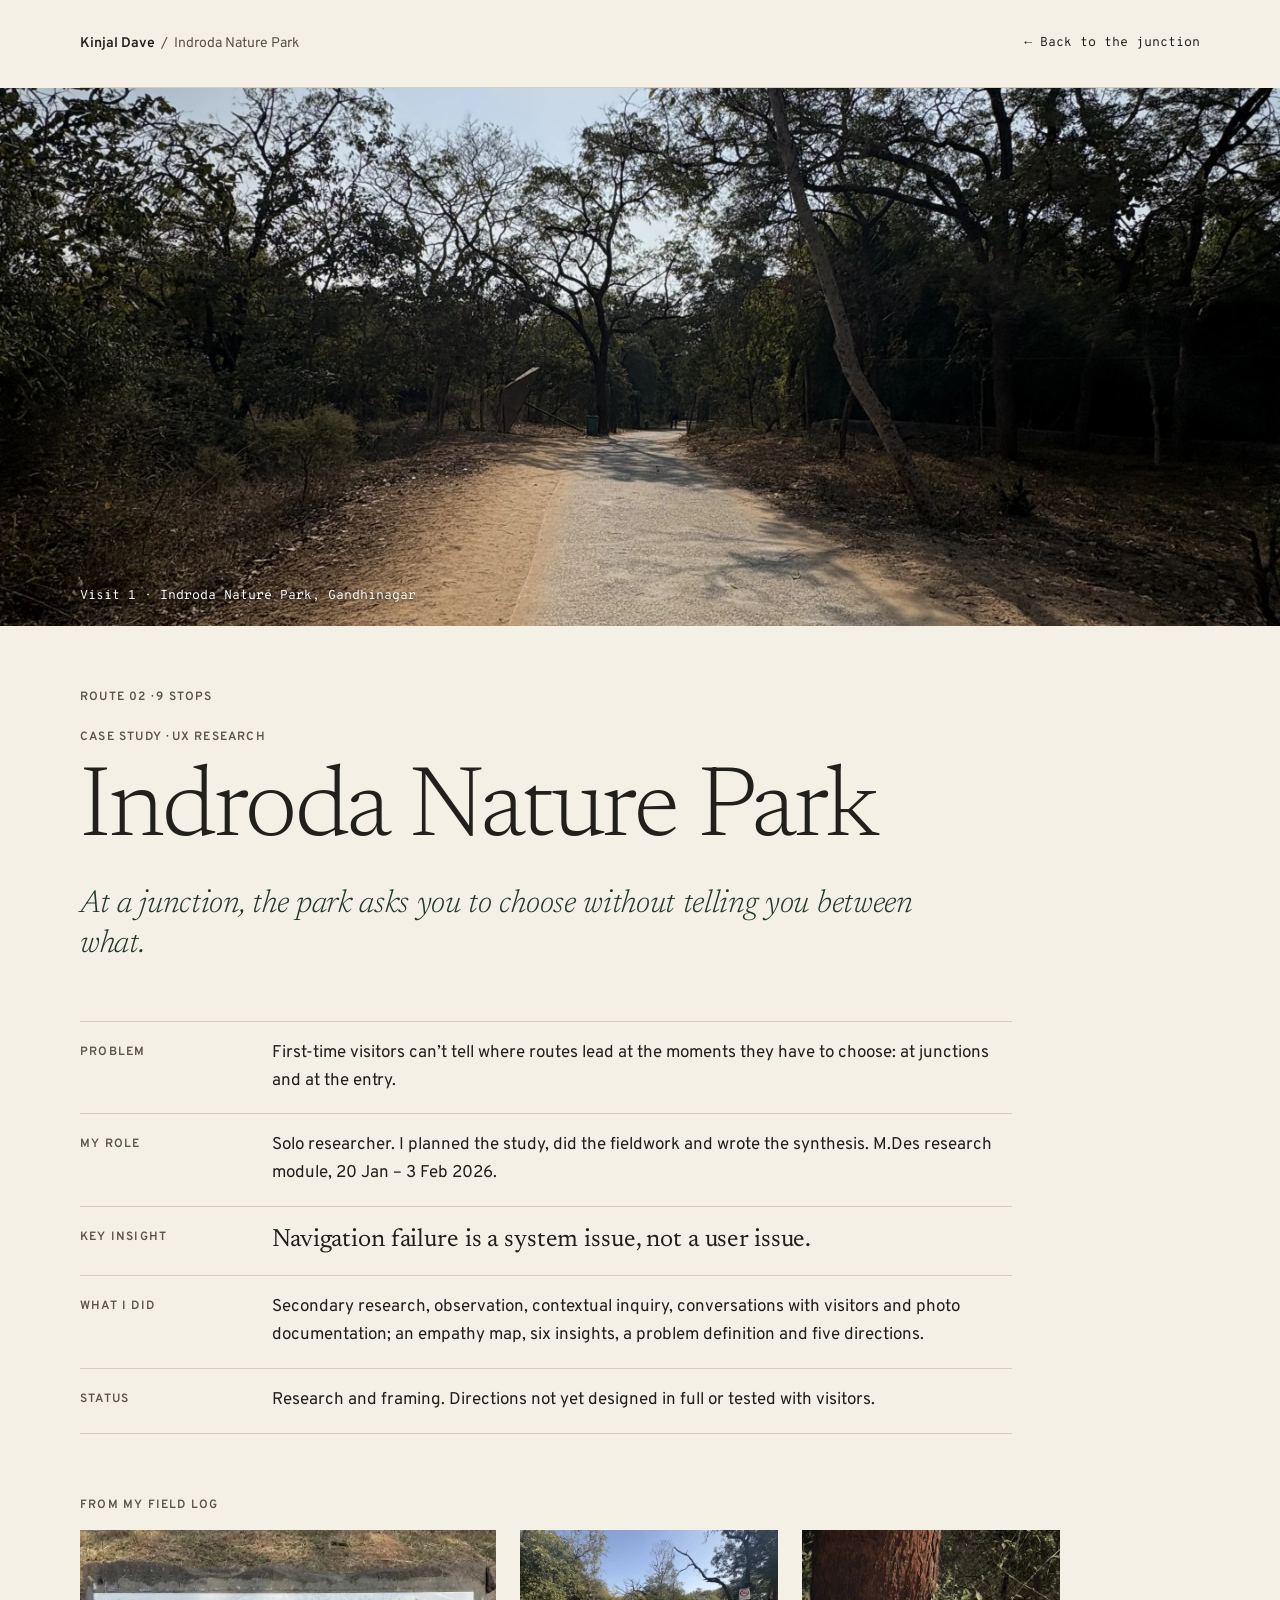
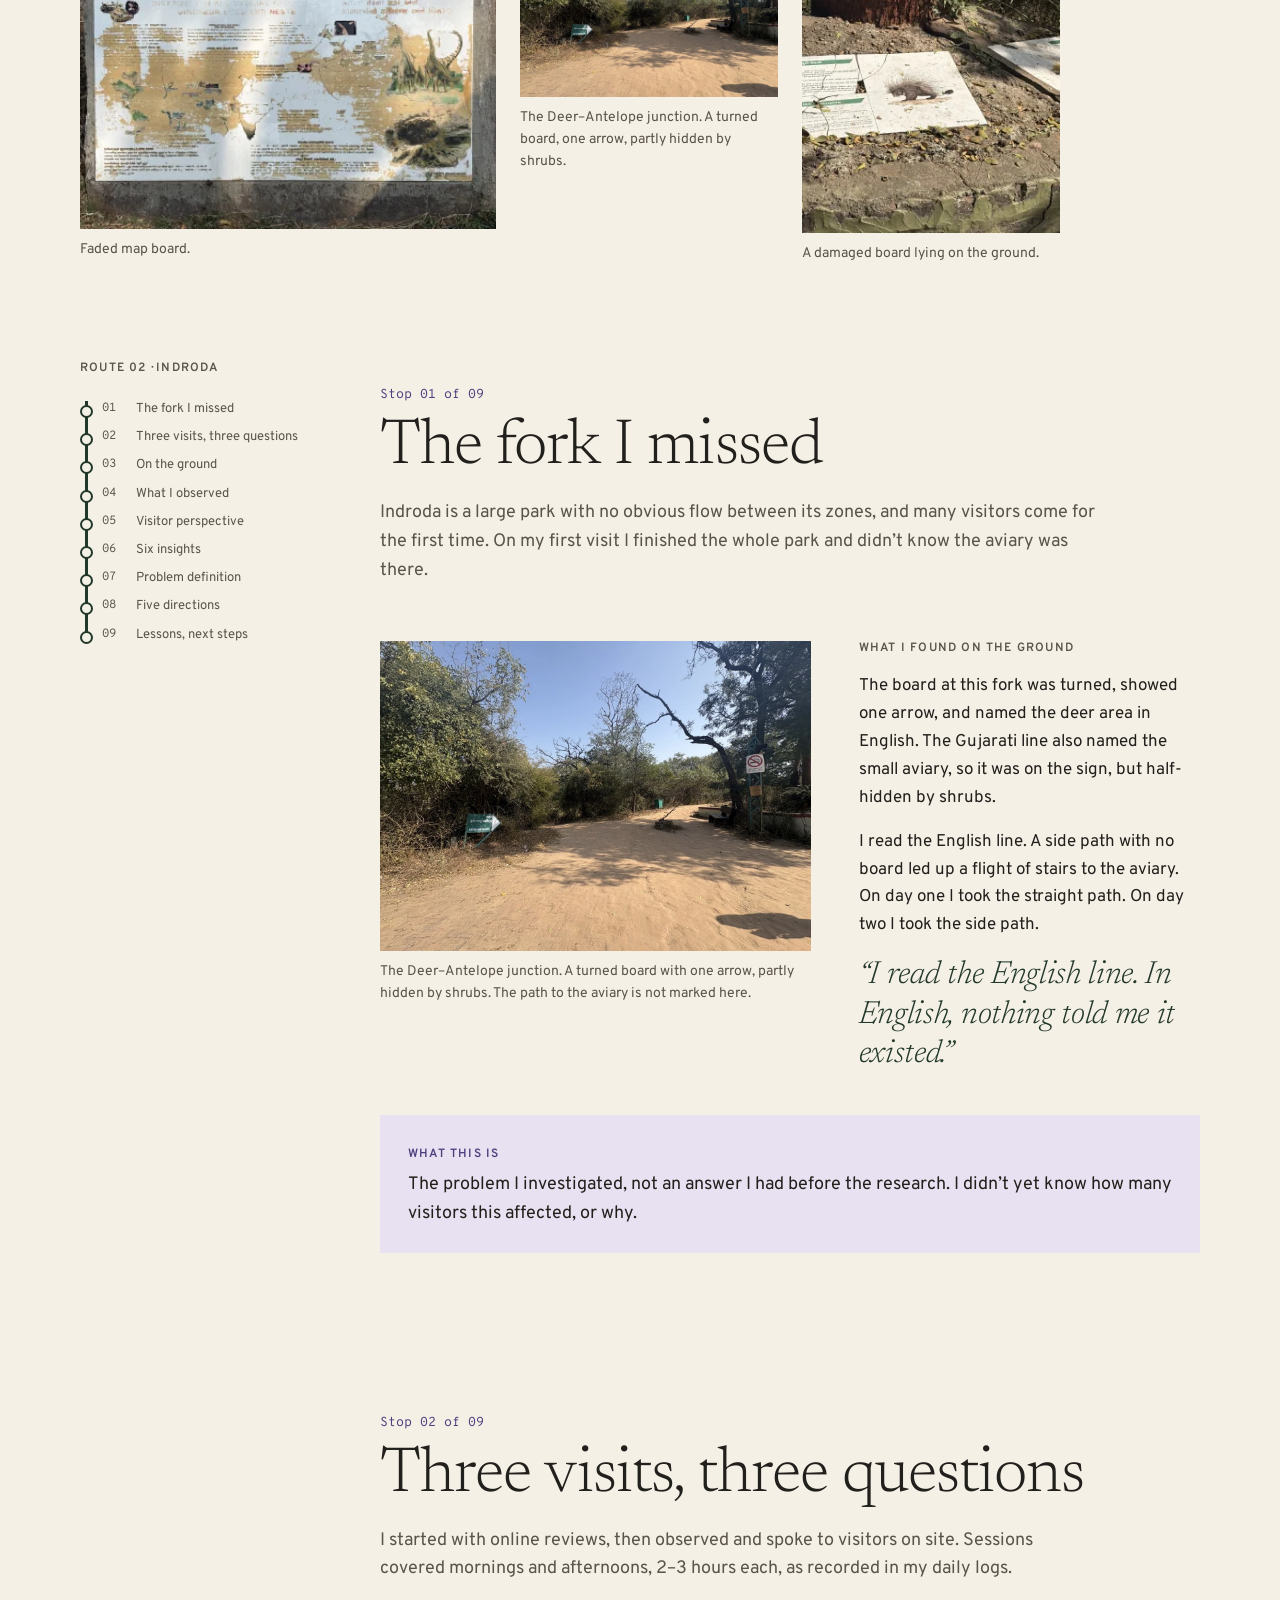
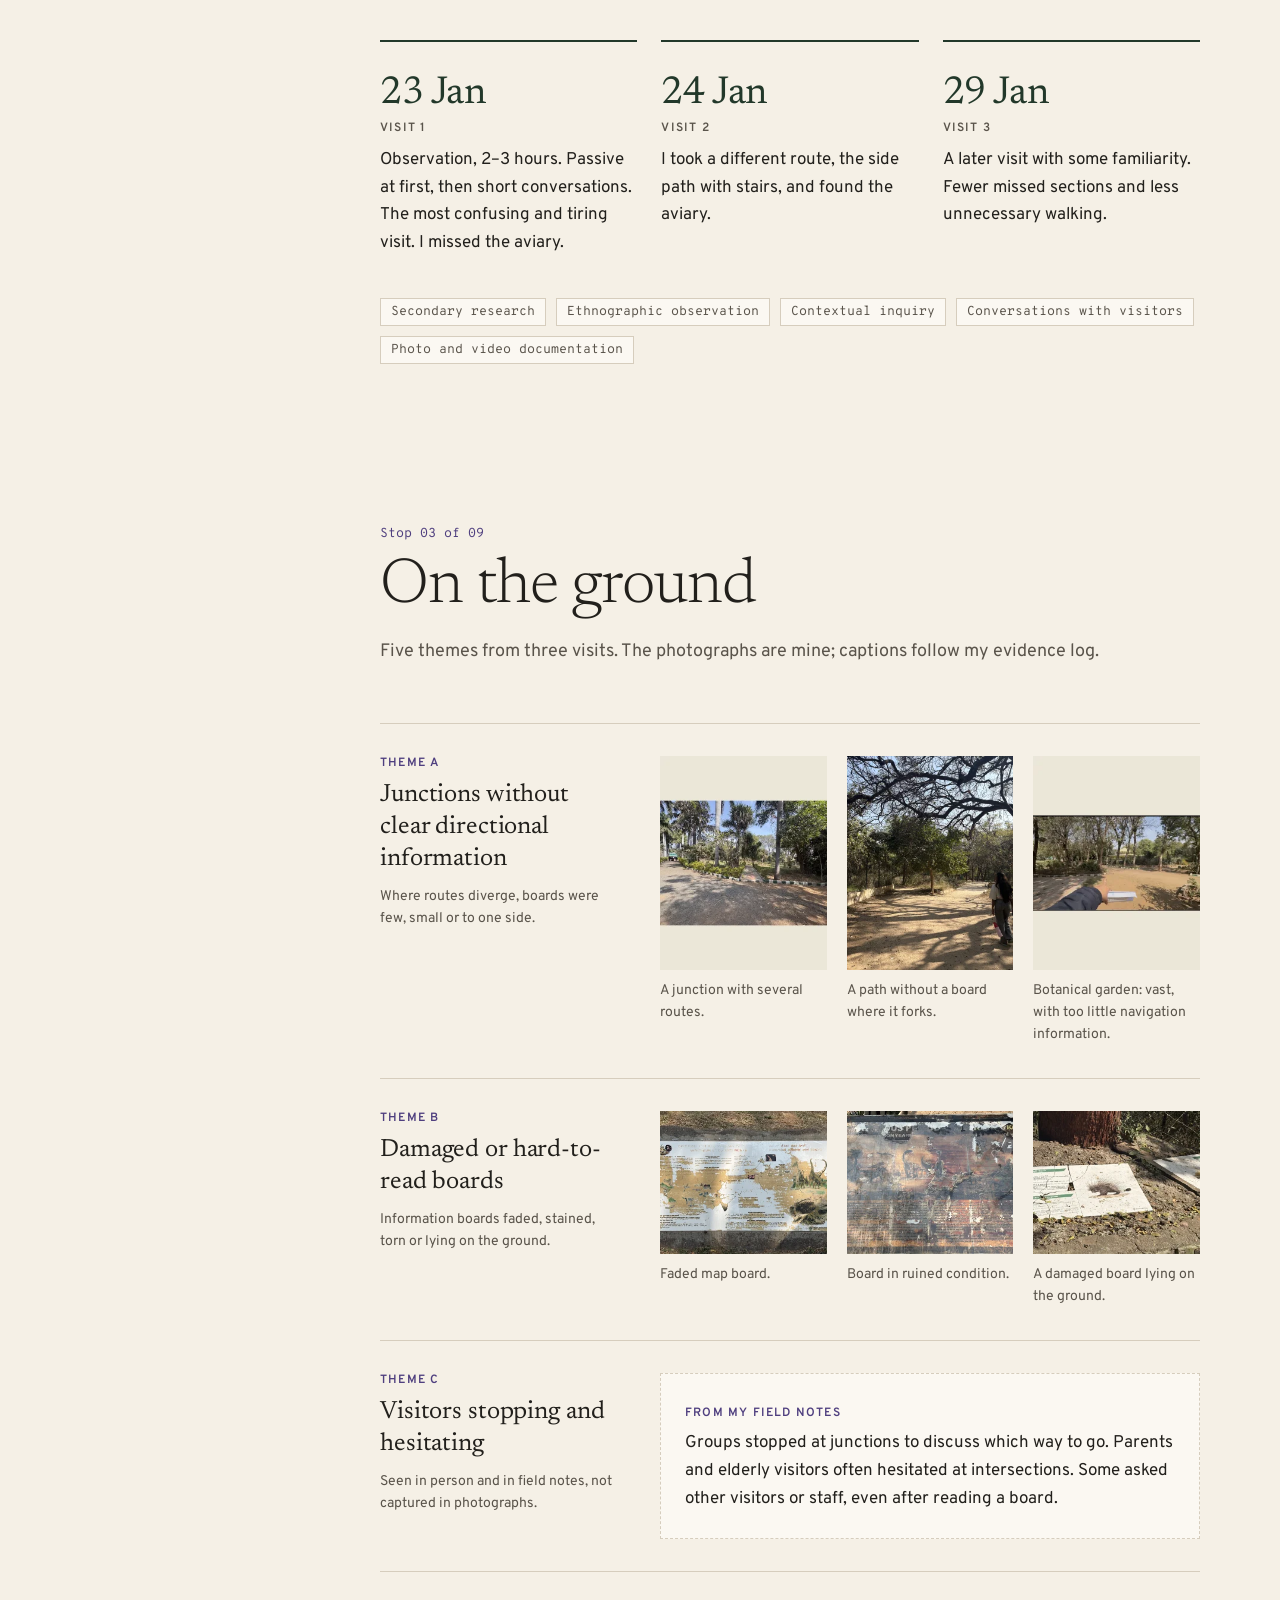
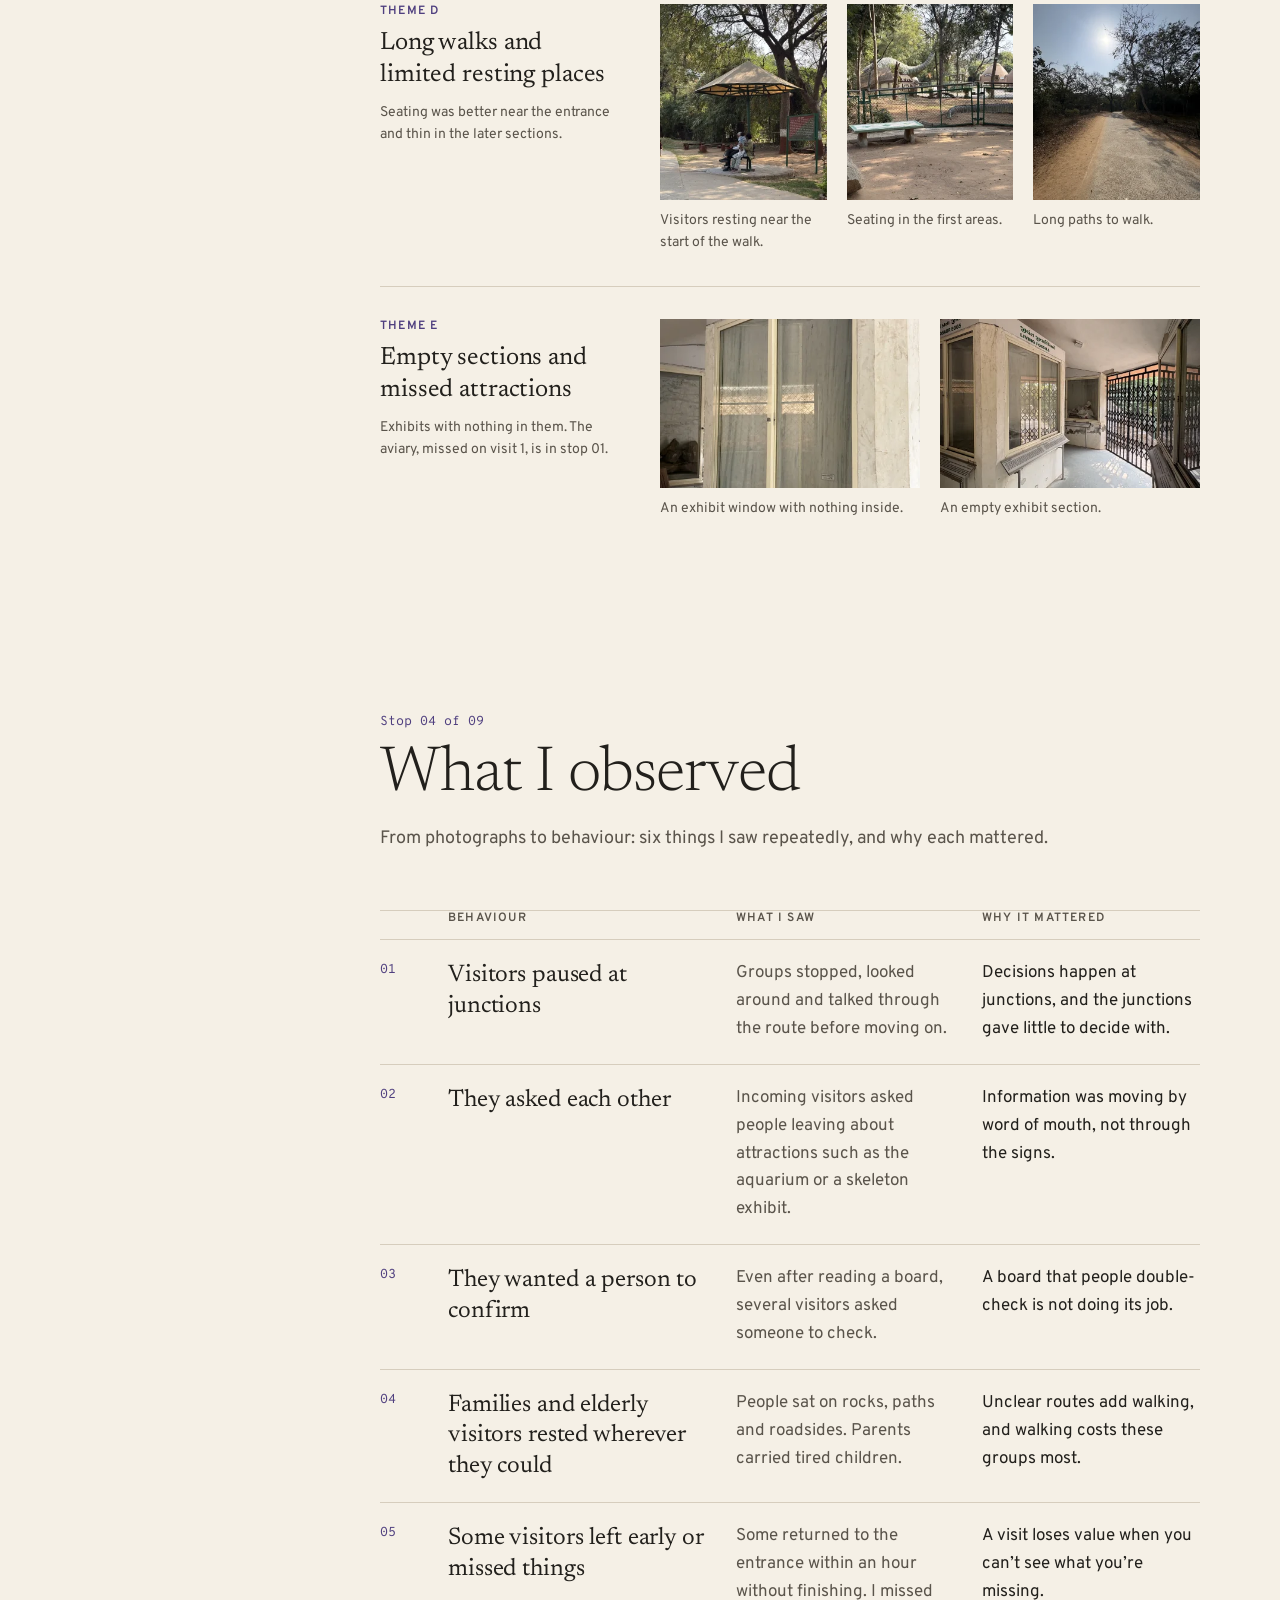
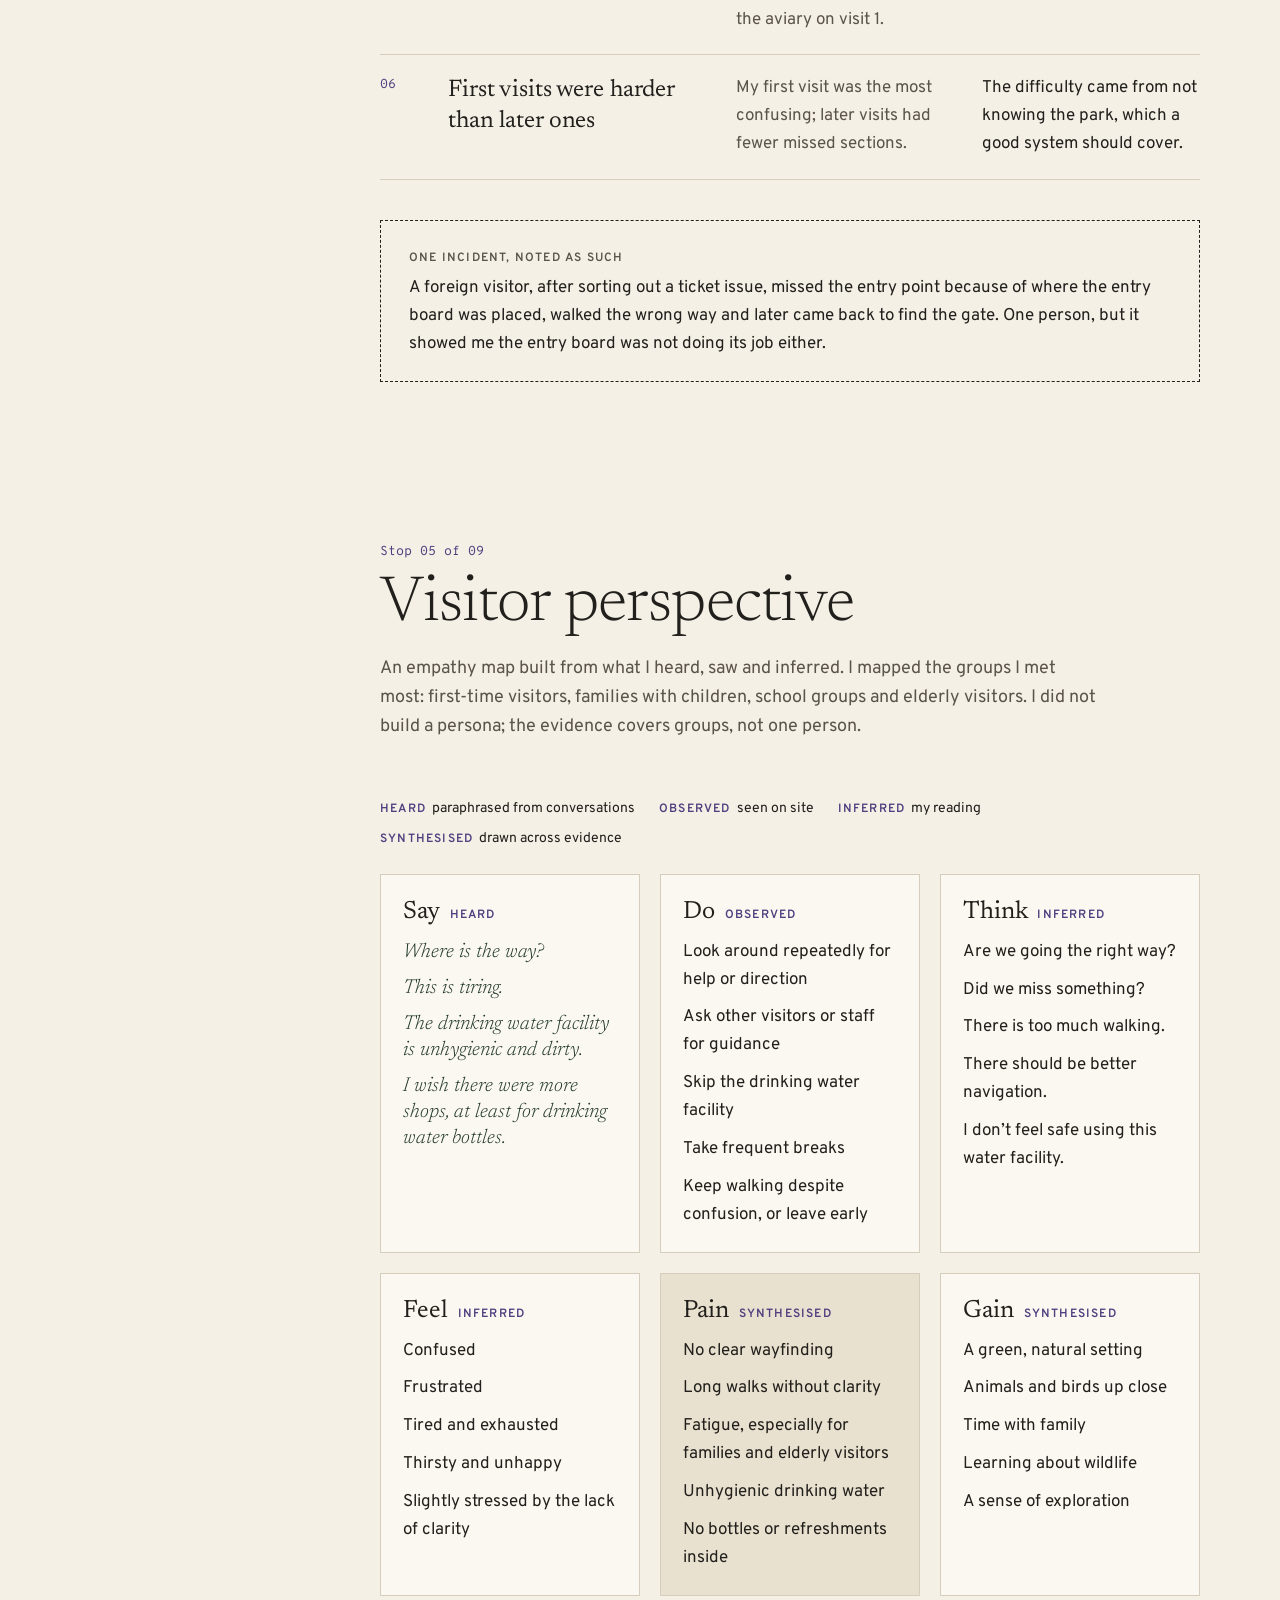
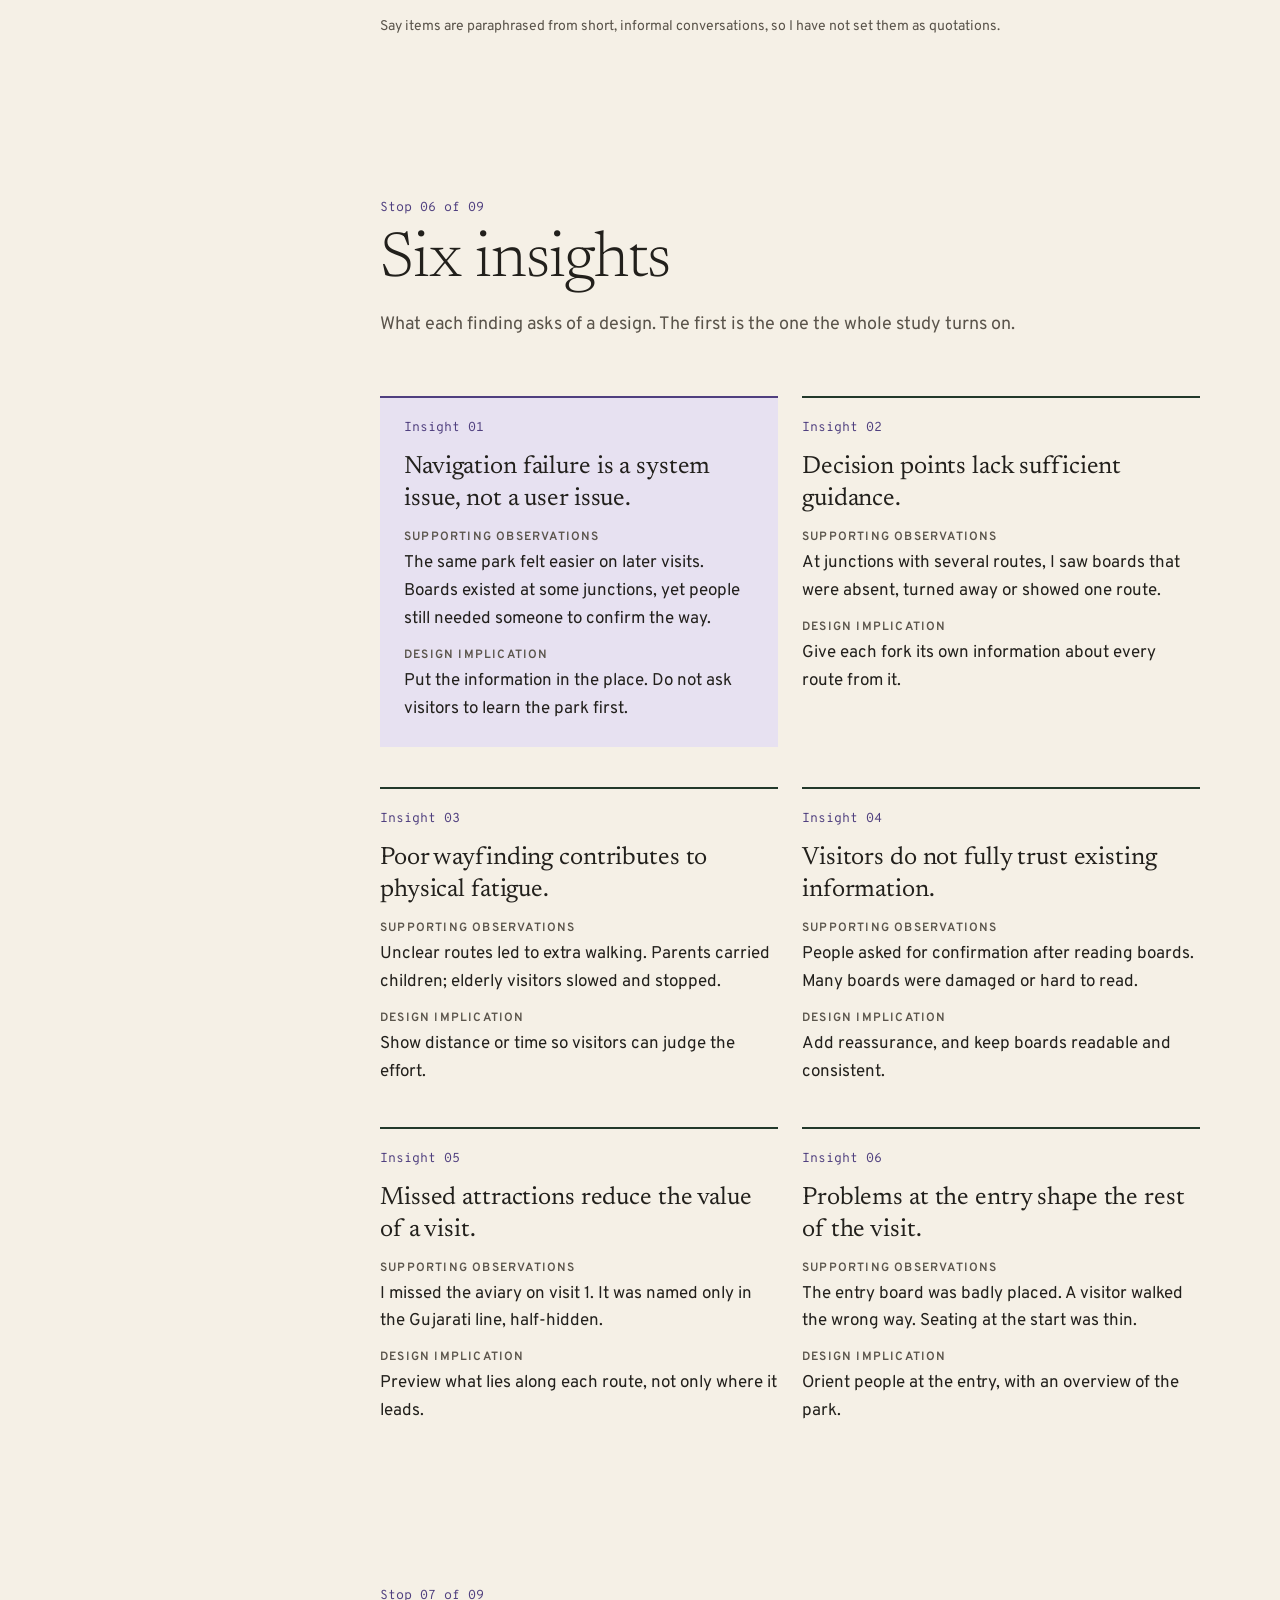
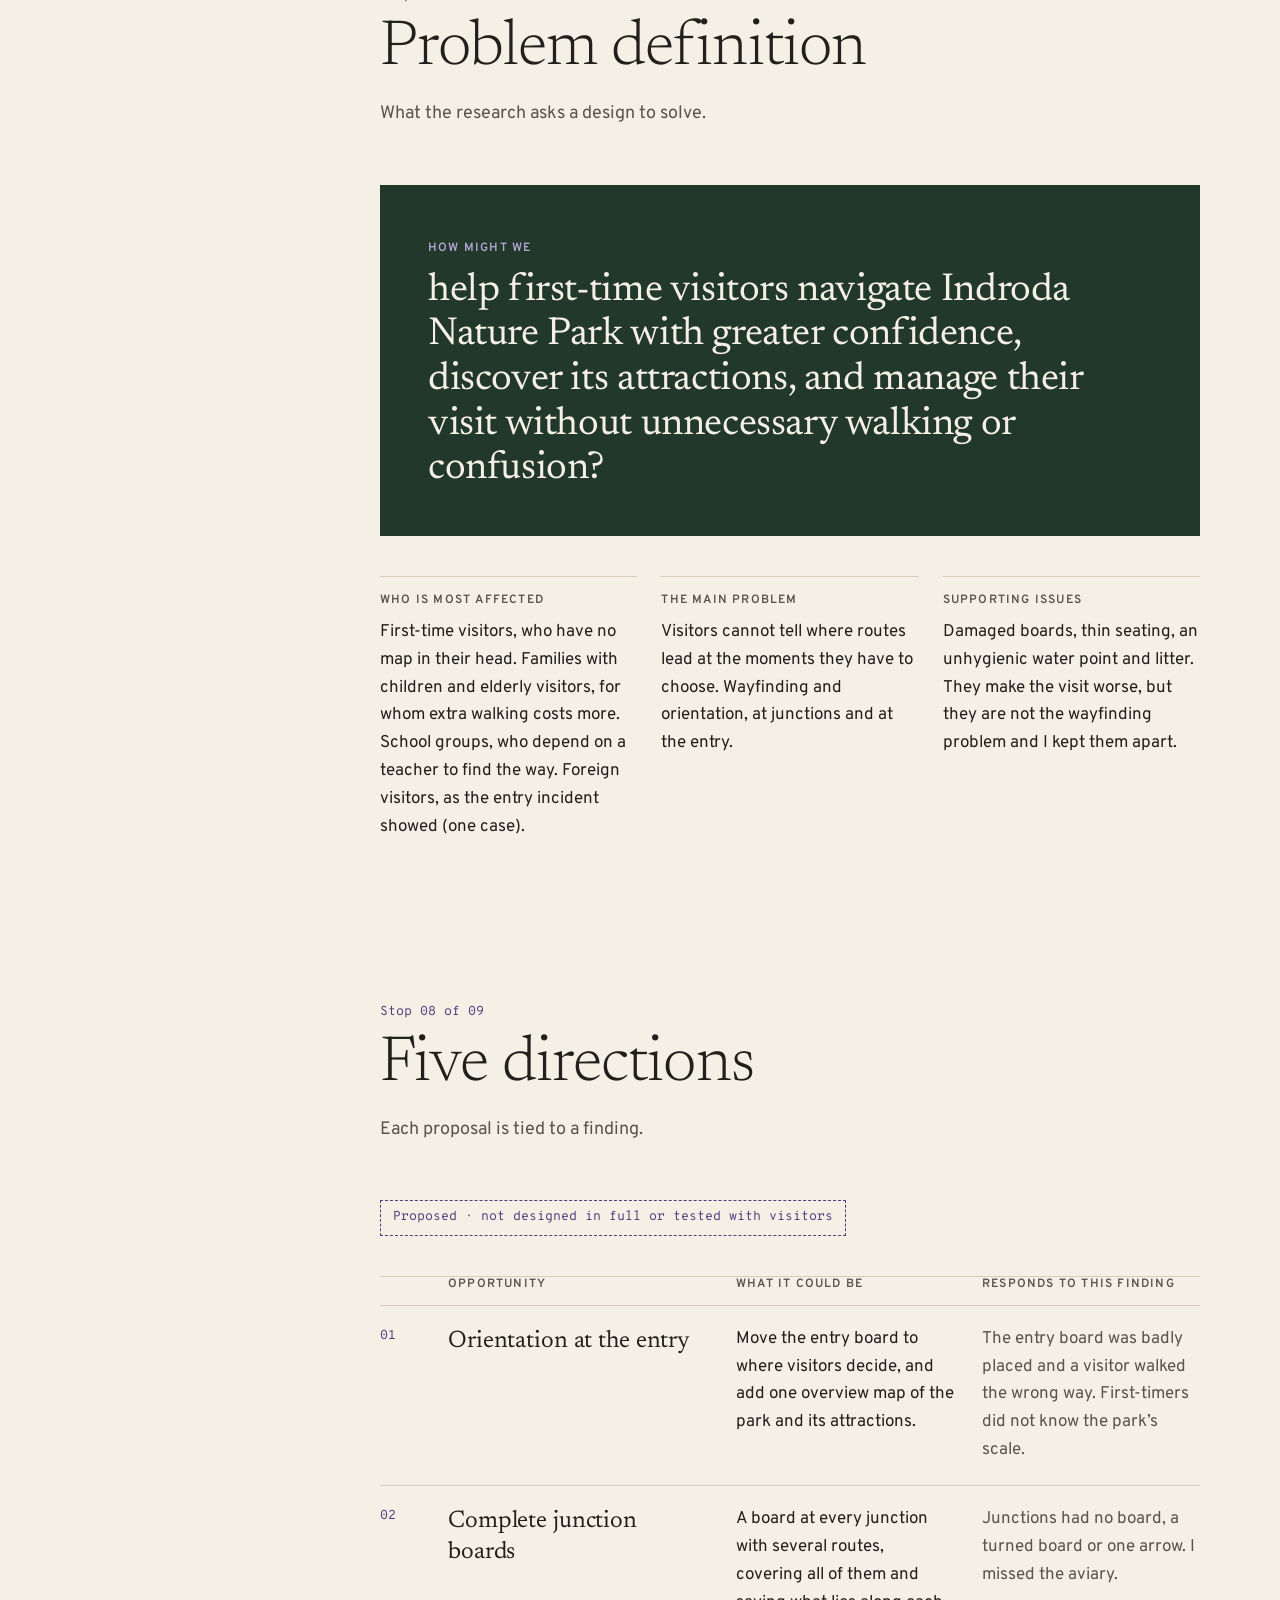
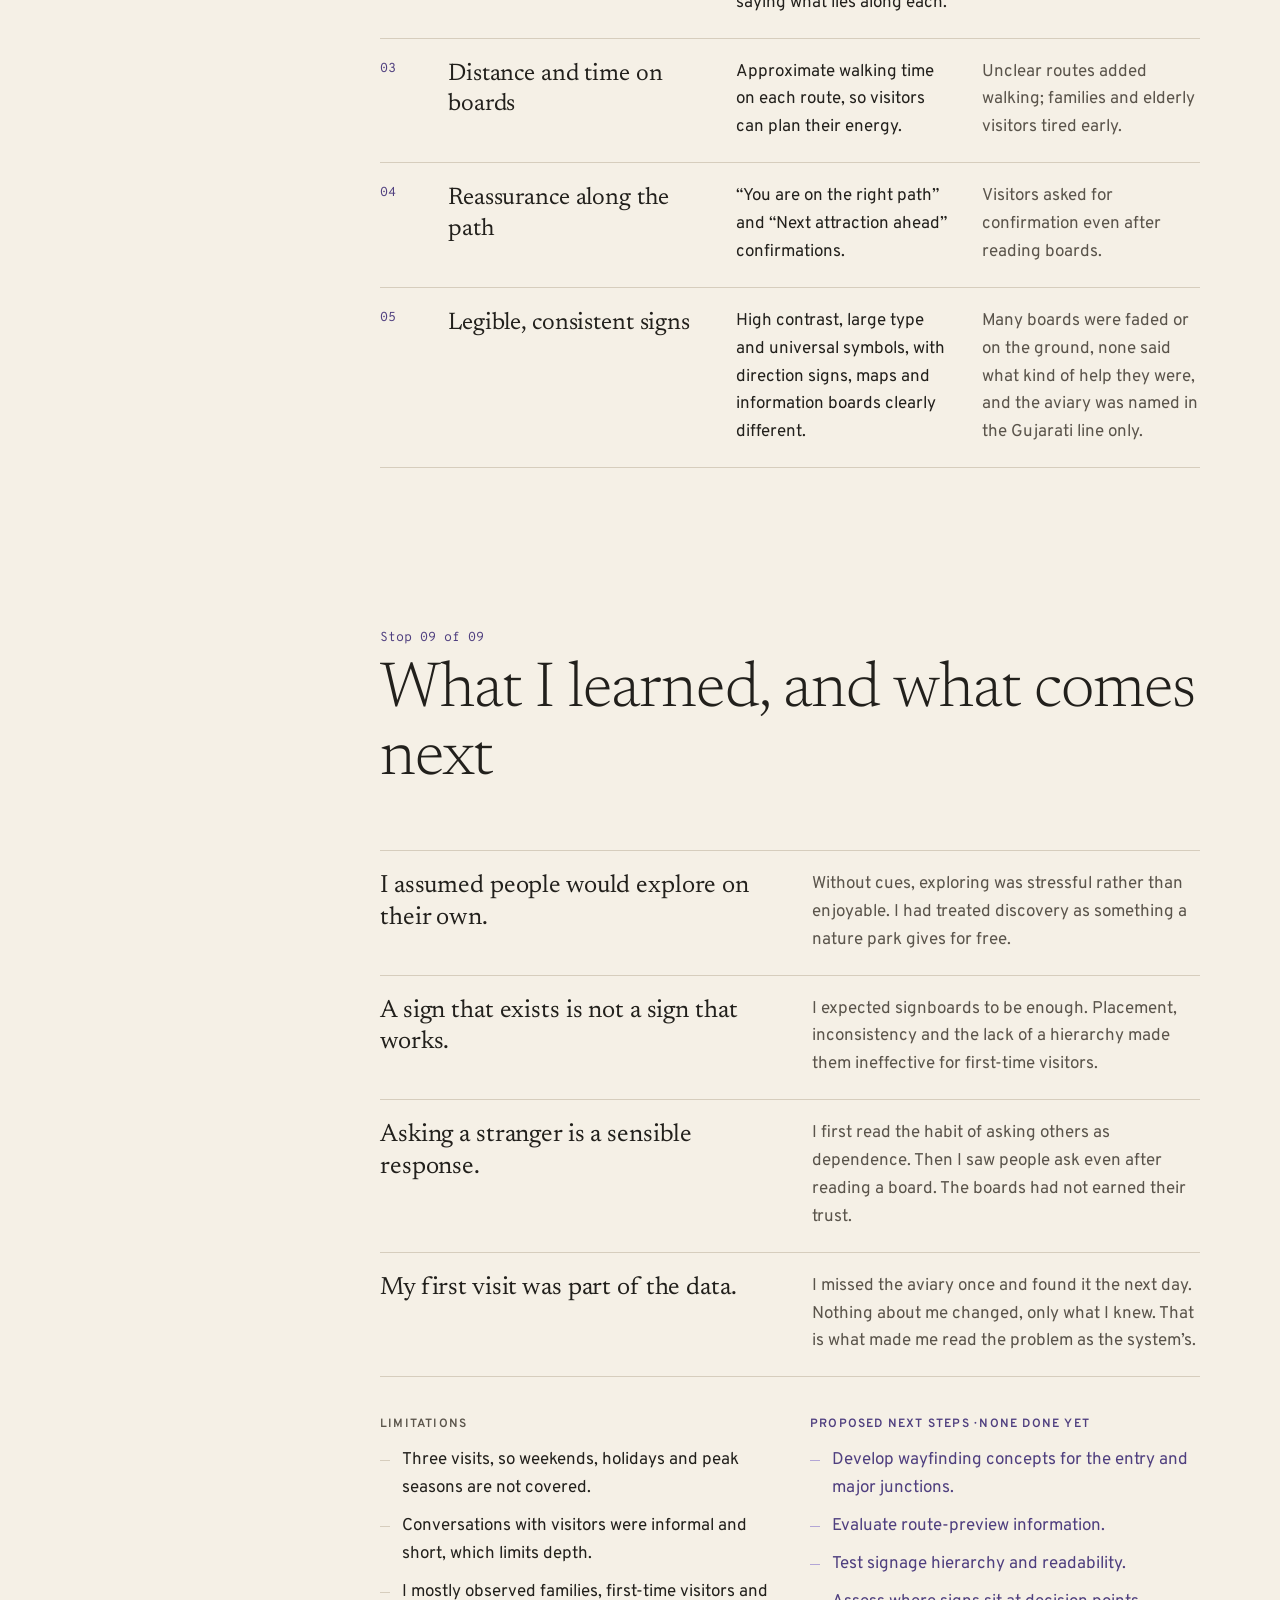
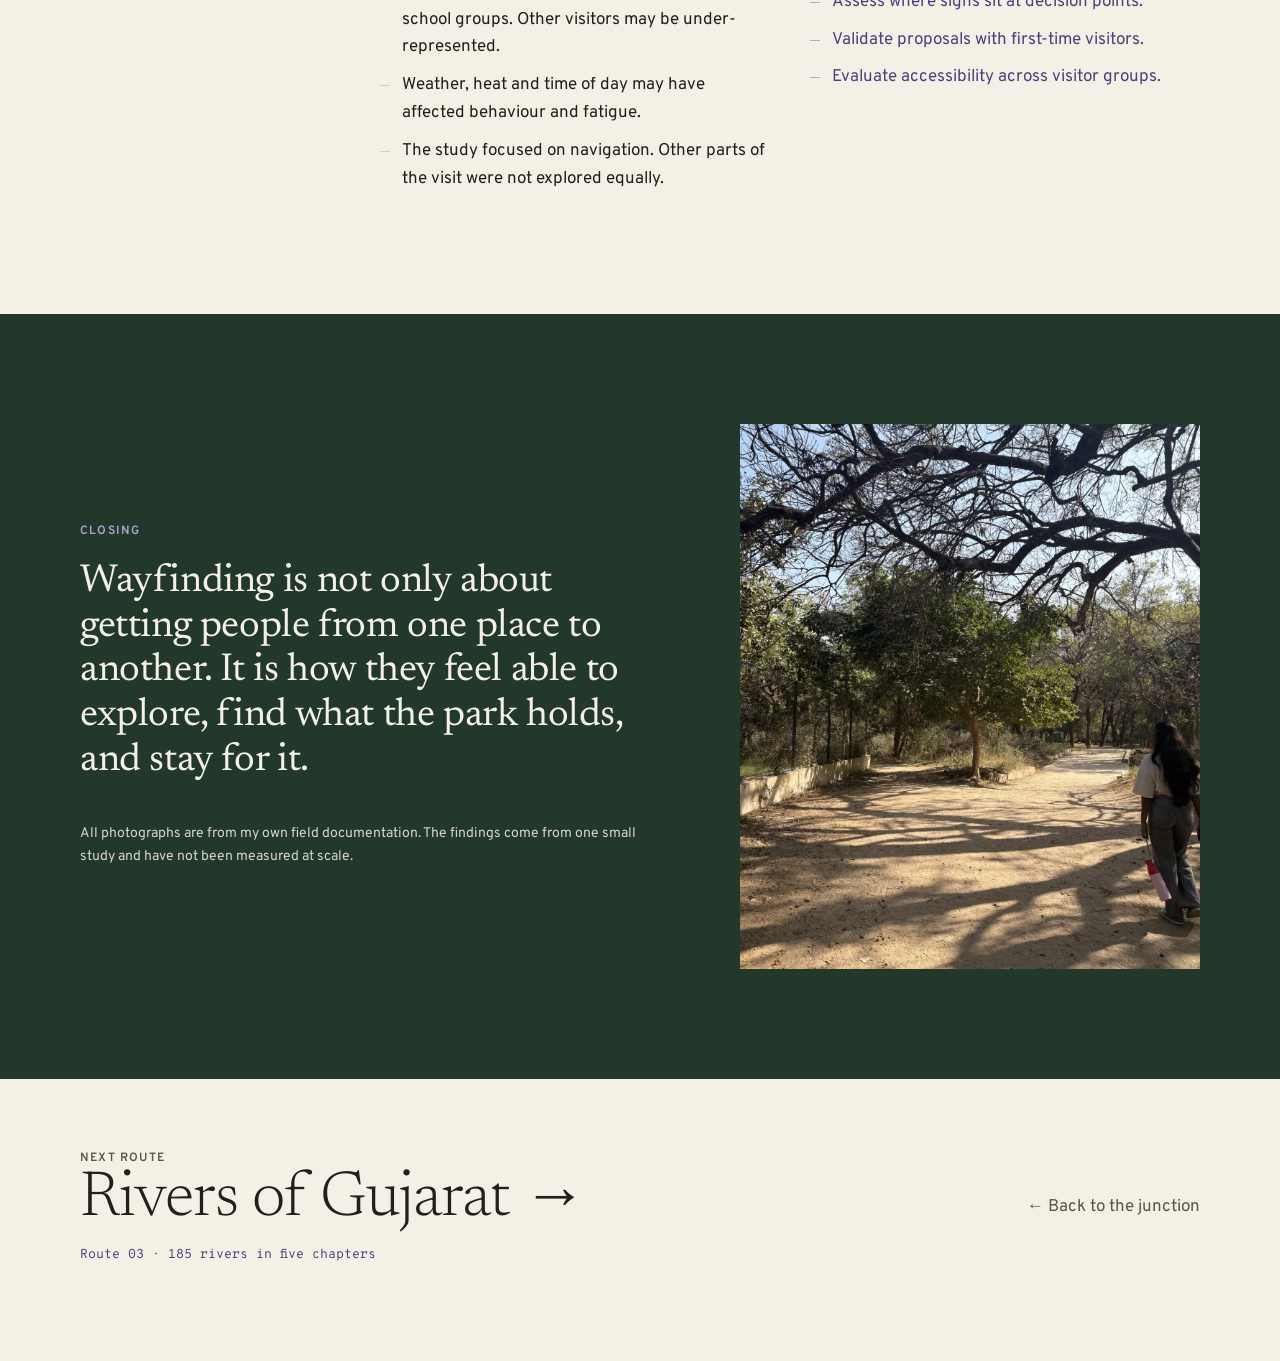
==== commit 76338af5: "Sharper project images, hover preview stays on screen, simpler signpost base, tidier contact Co-Auth" ====
--- a/work/indroda-nature-park.html
+++ b/work/indroda-nature-park.html
@@ -23,7 +23,7 @@
 </header>
 <div class="progress" aria-hidden="true"></div>
 <main id="content">
-<figure class="opening-photo"><img src="../img/in-hero-path.webp" alt="A long, empty dirt path through dry forest at Indroda Nature Park." width="1024" height="441"><figcaption>Visit 1 · Indroda Nature Park, Gandhinagar</figcaption></figure>
+<figure class="opening-photo"><img src="../img/in-hero-path.webp" alt="A long, empty dirt path through dry forest at Indroda Nature Park." width="2880" height="1240"><figcaption>Visit 1 · Indroda Nature Park, Gandhinagar</figcaption></figure>
 <section class="cs-open">
   <div class="wrap">
     <p class="label">Route 02 · 9 stops</p>
@@ -41,7 +41,7 @@
       <p class="label soft">From my field log</p>
       <div class="fieldlog-grid">
         <figure><img src="../img/in-faded-board.webp" alt="A faded map board at the park." width="431" height="280" loading="lazy"><figcaption class="cap">Faded map board.</figcaption></figure>
-        <figure><img src="../img/in-junction-deer.webp" alt="The Deer–Antelope junction with a small turned board among shrubs." width="640" height="460" loading="lazy"><figcaption class="cap">The Deer–Antelope junction. A turned board, one arrow, partly hidden by shrubs.</figcaption></figure>
+        <figure><img src="../img/in-junction-deer.webp" alt="The Deer–Antelope junction with a small turned board among shrubs." width="1280" height="920" loading="lazy"><figcaption class="cap">The Deer–Antelope junction. A turned board, one arrow, partly hidden by shrubs.</figcaption></figure>
         <figure><img src="../img/in-board-ground.webp" alt="A damaged information board lying on the ground." width="280" height="330" loading="lazy"><figcaption class="cap">A damaged board lying on the ground.</figcaption></figure>
       </div>
     </div>
@@ -58,7 +58,7 @@
   <div class="stop-head reveal"><p class="mono">Stop 01 of 09</p><h2 class="t-l">The fork I missed</h2><p class="lede b-l">Indroda is a large park with no obvious flow between its zones, and many visitors come for the first time. On my first visit I finished the whole park and didn’t know the aviary was there.</p></div>
   <div class="stop-body stack">
     <div class="split reveal">
-      <figure><img src="../img/in-junction-deer.webp" alt="The Deer–Antelope junction: a sandy fork with a small turned signboard partly hidden by shrubs." width="640" height="460" loading="lazy"><figcaption class="cap">The Deer–Antelope junction. A turned board with one arrow, partly hidden by shrubs. The path to the aviary is not marked here.</figcaption></figure>
+      <figure><img src="../img/in-junction-deer.webp" alt="The Deer–Antelope junction: a sandy fork with a small turned signboard partly hidden by shrubs." width="1280" height="920" loading="lazy"><figcaption class="cap">The Deer–Antelope junction. A turned board with one arrow, partly hidden by shrubs. The path to the aviary is not marked here.</figcaption></figure>
       <div class="b-m" style="display:grid;gap:16px;align-content:start">
         <p class="label soft">What I found on the ground</p>
         <p>The board at this fork was turned, showed one arrow, and named the deer area in English. The Gujarati line also named the small aviary, so it was on the sign, but half-hidden by shrubs.</p>
--- a/css/site.css
+++ b/css/site.css
@@ -316,9 +316,12 @@
 .board li.picked{background:var(--lavender-wash);border-color:var(--lavender-ink);font-weight:600}
 .board-key{margin-top:12px;font-family:var(--mono);font-size:13px;color:var(--ink-soft)}
 .board-key i{display:inline-block;width:12px;height:12px;background:var(--lavender-wash);border:1px solid var(--lavender-ink);margin-right:6px;vertical-align:-1px}
-.synth .tr{grid-template-columns:1fr 1fr 1fr}
-.synth .did{display:grid;grid-template-columns:16px 1fr;gap:10px}
-.synth .did::before{content:"";width:14px;height:14px;background:var(--lavender-ink);margin-top:6px}
+.synth .tr{grid-template-columns:1fr 1fr 1fr;column-gap:48px;align-items:start;padding:28px 0}
+.synth .th{padding:14px 0}
+.synth .tr>*{margin:0}
+.synth .t-s{font-size:24px;line-height:1.3;margin-top:-3px}
+.synth .did{color:var(--ink);border-left:2px solid var(--lavender-ink);padding-left:16px;margin-left:-18px}
+.synth .th>*:nth-child(3){padding-left:0}
 
 .gallery{display:grid;grid-template-columns:240px 1fr;gap:40px;padding:32px 0;border-top:1px solid var(--rule)}
 .gallery .label{color:var(--lavender-ink)}
@@ -530,3 +533,61 @@
   .decision .screens{justify-content:flex-start}
   .cs-open .screens{padding:20px!important;gap:16px!important}
 }
+
+/* How I decide — refined */
+.decide .head{grid-template-columns:minmax(0,1.3fr) minmax(0,1fr)}
+.decide h2.t-l{max-width:760px}
+.decide .head .b-m{max-width:420px;padding-bottom:10px}
+.log .row{grid-template-columns:260px minmax(0,1fr) minmax(0,1fr);column-gap:56px;padding:36px 0}
+.log .row.headrow{padding:0 0 14px}
+.log .where a{display:inline;text-decoration:none;background-image:linear-gradient(var(--lavender-ink),var(--lavender-ink));background-size:0 1px;background-repeat:no-repeat;background-position:0 100%;transition:background-size .25s var(--ease)}
+.log .where a:hover,.log .where a:focus-visible{background-size:100% 1px}
+.log .where .mono{margin-top:6px}
+.log .saw,.log .did{display:grid;gap:12px;align-content:start;font-size:clamp(17px,1.25vw,19px);line-height:1.6}
+.log .saw .before{color:var(--ink-soft)}
+.log .saw .after{color:var(--ink)}
+.log .did{display:grid;grid-template-columns:28px 1fr;column-gap:4px;row-gap:12px}
+.log .did::before{content:"→";color:var(--lavender-ink);grid-row:1;transition:transform .25s var(--ease)}
+.log .did p{grid-column:2}
+.log .did .why{font-size:14px;line-height:1.57;color:var(--ink-soft)}
+.log .row:not(.headrow):hover .did::before{transform:translateX(4px)}
+@media (max-width:1024px){
+  .log .row{grid-template-columns:200px 1fr 1fr;column-gap:32px}
+}
+.log .mlabel{display:none}
+@media (max-width:760px){
+  .decide .head{grid-template-columns:1fr}
+  .log .row{grid-template-columns:1fr;row-gap:20px;padding:28px 0}
+  .log .mlabel{display:block;color:var(--ink-soft);grid-column:1/-1}
+  .log .did{grid-template-columns:24px 1fr}
+  .log .did::before{grid-row:2}
+}
+@media (max-width:1024px) and (min-width:761px){
+  .log .row{grid-template-columns:1fr 1fr;column-gap:40px;row-gap:16px}
+  .log .row .where{grid-column:1/-1;display:flex;align-items:baseline;gap:16px;flex-wrap:wrap}
+  .log .row .where .mono{margin-top:0}
+  .log .row.headrow>*:first-child{display:none}
+}
+@media (max-width:760px){ .log .did .mlabel{grid-column:1/-1} }
+
+/* --- Nov 2026 refinements --- */
+/* Signpost: post ends in a base plate, quiet caption below (replaces "You are here") */
+.junction .post{bottom:76px}
+.junction .post::after{content:"";position:absolute;left:-12px;bottom:-6px;width:30px;height:6px;background:var(--ink)}
+.junction .post-note{margin-top:28px;padding-left:32px;font-family:var(--serif);font-style:italic;font-weight:300;font-size:20px;line-height:1.4;color:var(--ink-soft)}
+/* Hover preview: sits beside the board you're on, always on screen */
+.preview{width:420px;grid-template-columns:150px 1fr;gap:20px;padding:16px;z-index:5}
+.preview .pv-media{height:190px}
+.preview .pv-line{font-size:20px}
+/* Contact */
+.contact .grid{grid-template-columns:minmax(0,1fr) minmax(280px,380px);gap:80px;align-items:end}
+.contact .details{padding-top:0;display:grid;gap:20px;padding-bottom:6px}
+.contact .details .links{list-style:none;margin:0;padding:0;border-top:1px solid var(--lavender)}
+.contact .details .links li{border-bottom:1px solid var(--lavender)}
+.contact .details .links a{display:flex;justify-content:space-between;align-items:center;padding:14px 0;font-size:18px;font-weight:600;color:var(--ink);text-decoration:none}
+.contact .details .links a span:last-child{color:var(--lavender-ink);transition:transform .2s var(--ease)}
+.contact .details .links a:hover span:first-child{text-decoration:underline;text-underline-offset:4px}
+.contact .details .links a:hover span:last-child{transform:translate(2px,-2px)}
+.contact .details .mono{font-size:13px}
+@media (max-width:1024px){.contact .grid{grid-template-columns:1fr;gap:48px;align-items:start}.contact .details{max-width:420px}}
+@media (prefers-reduced-motion:reduce){.contact .details .links a span:last-child{transition:none}}
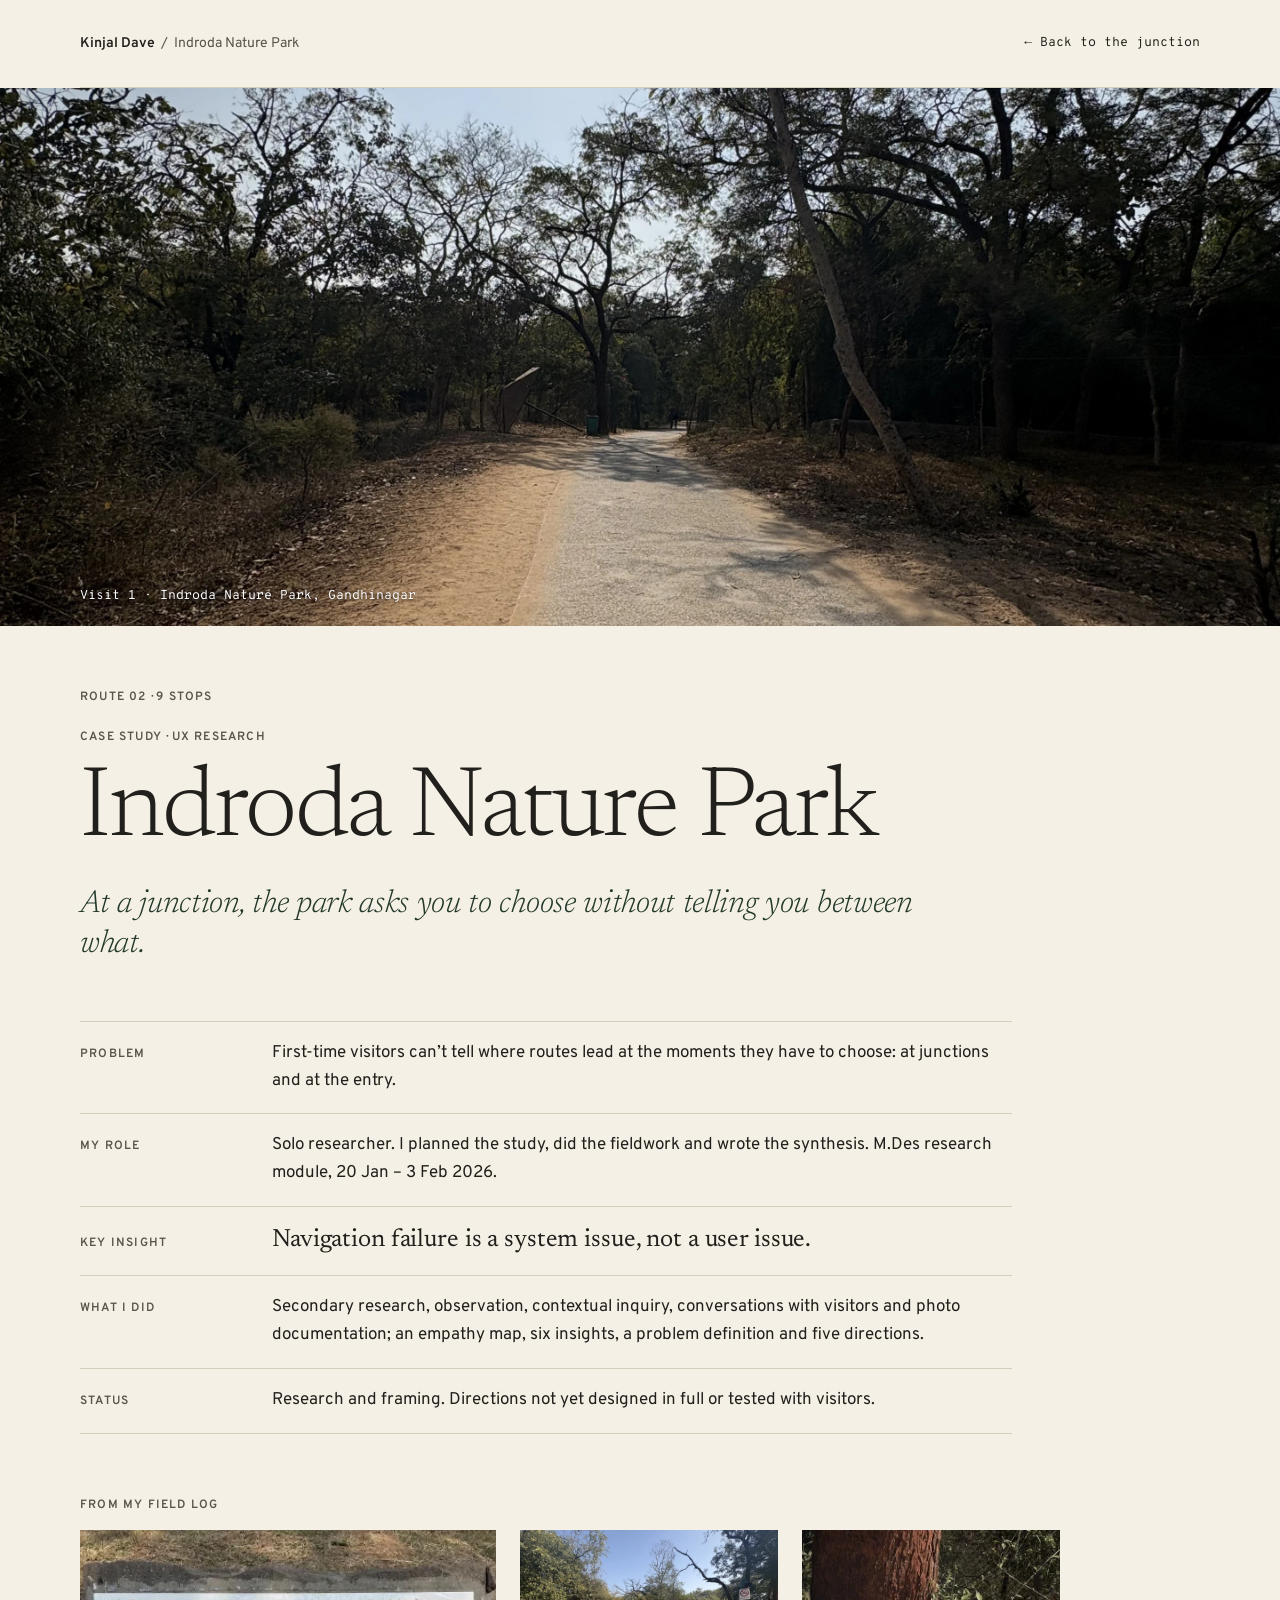
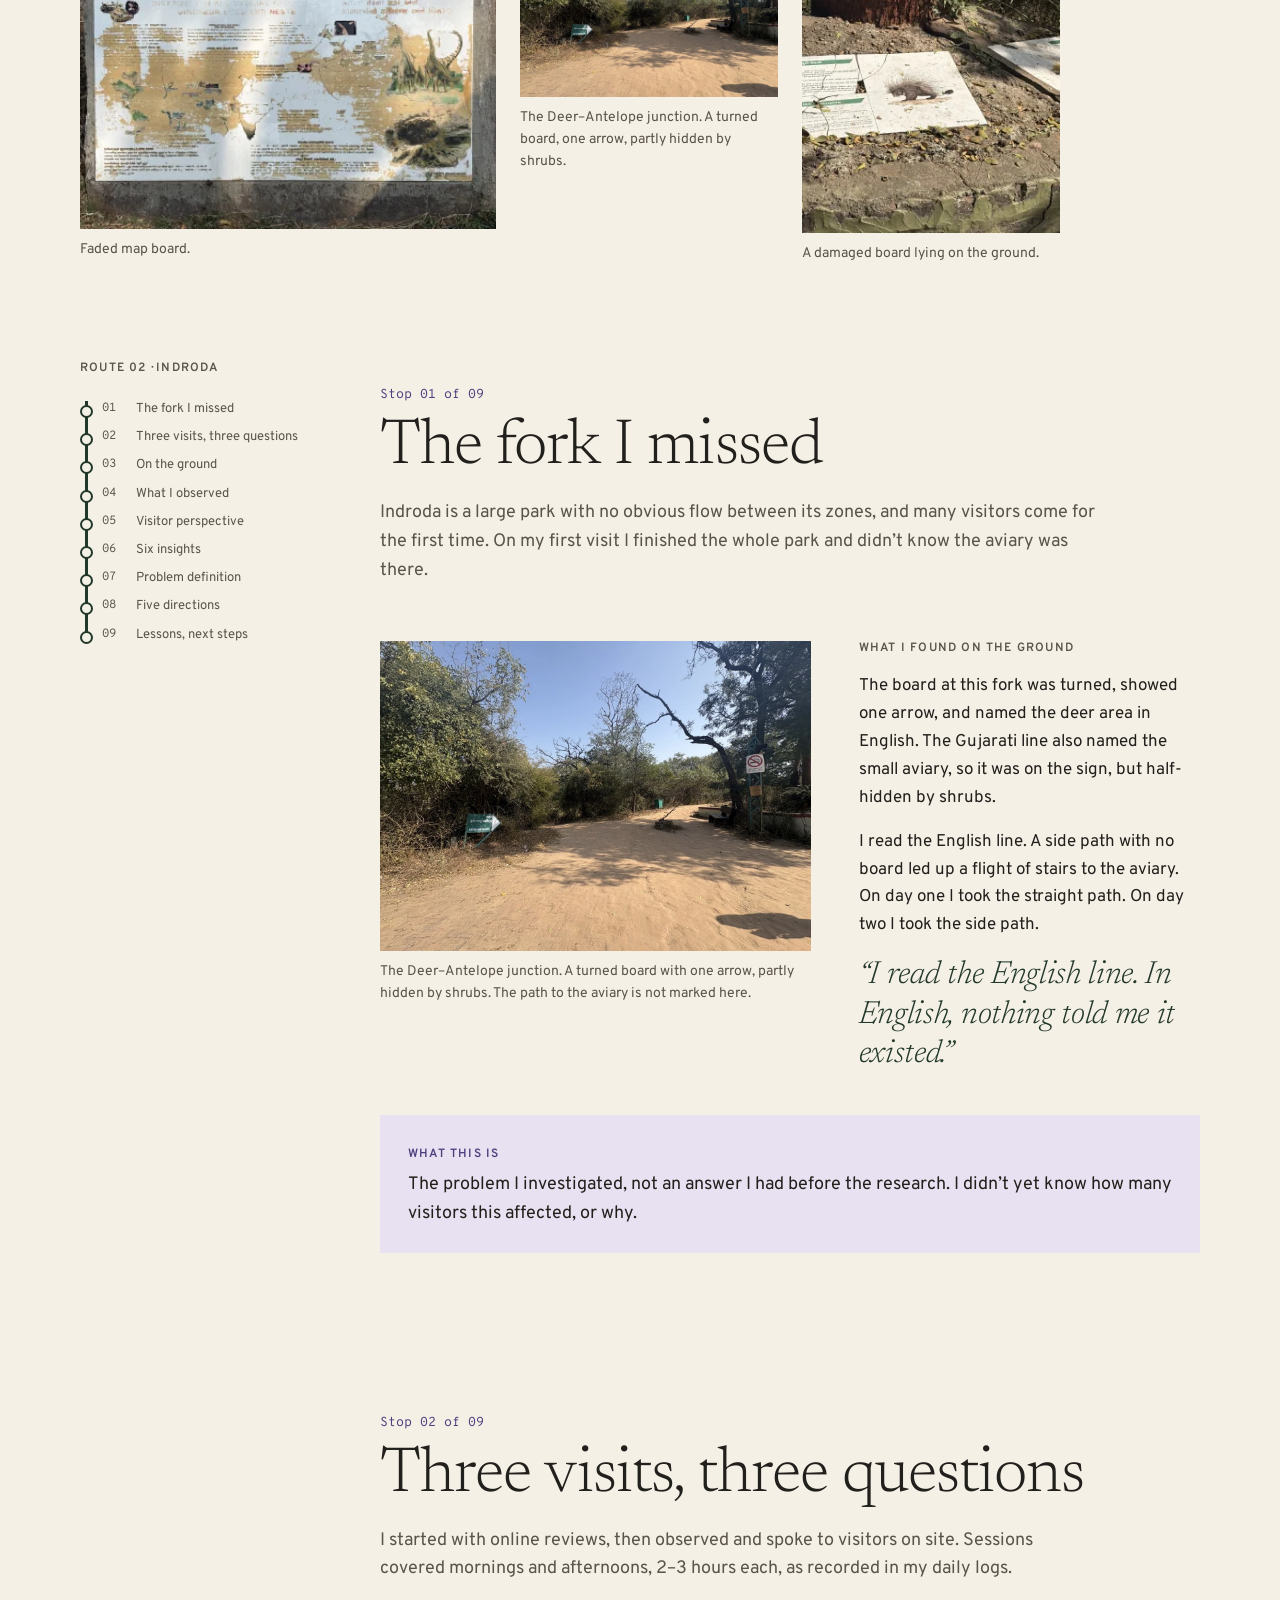
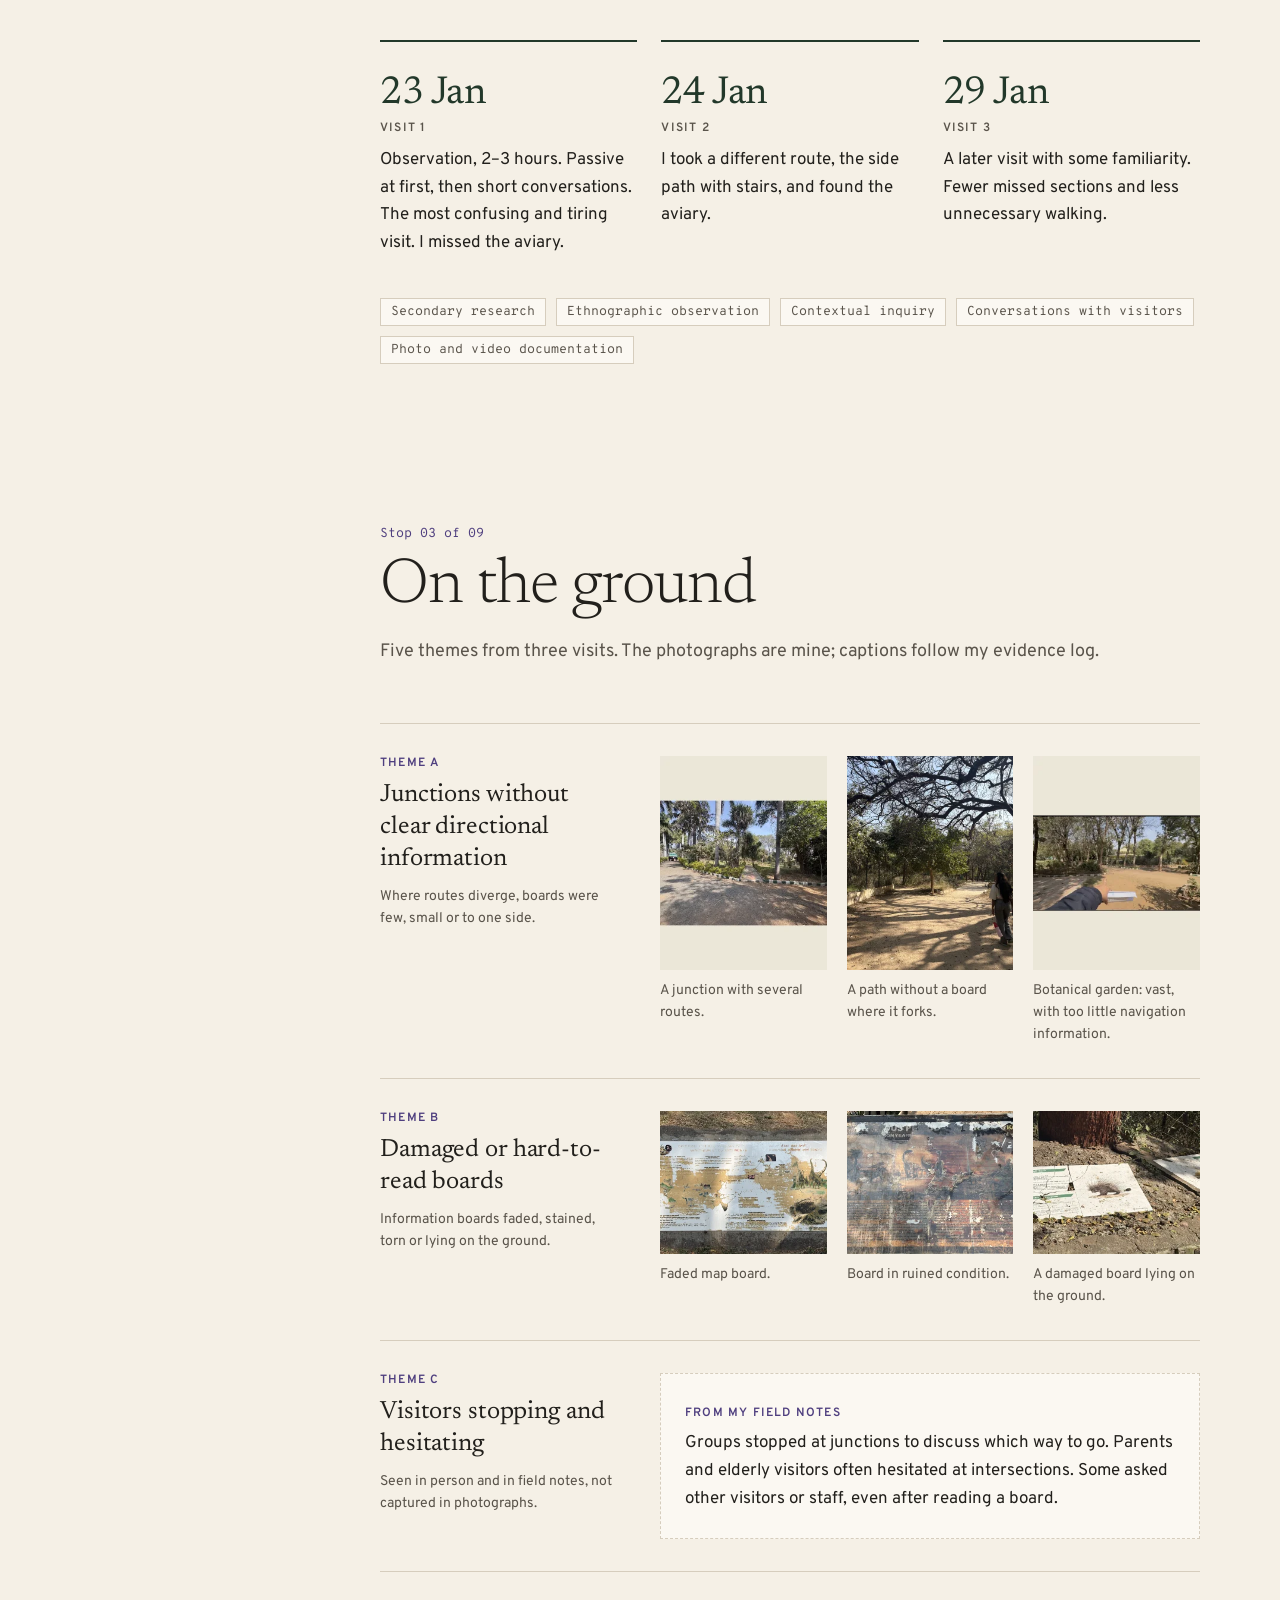
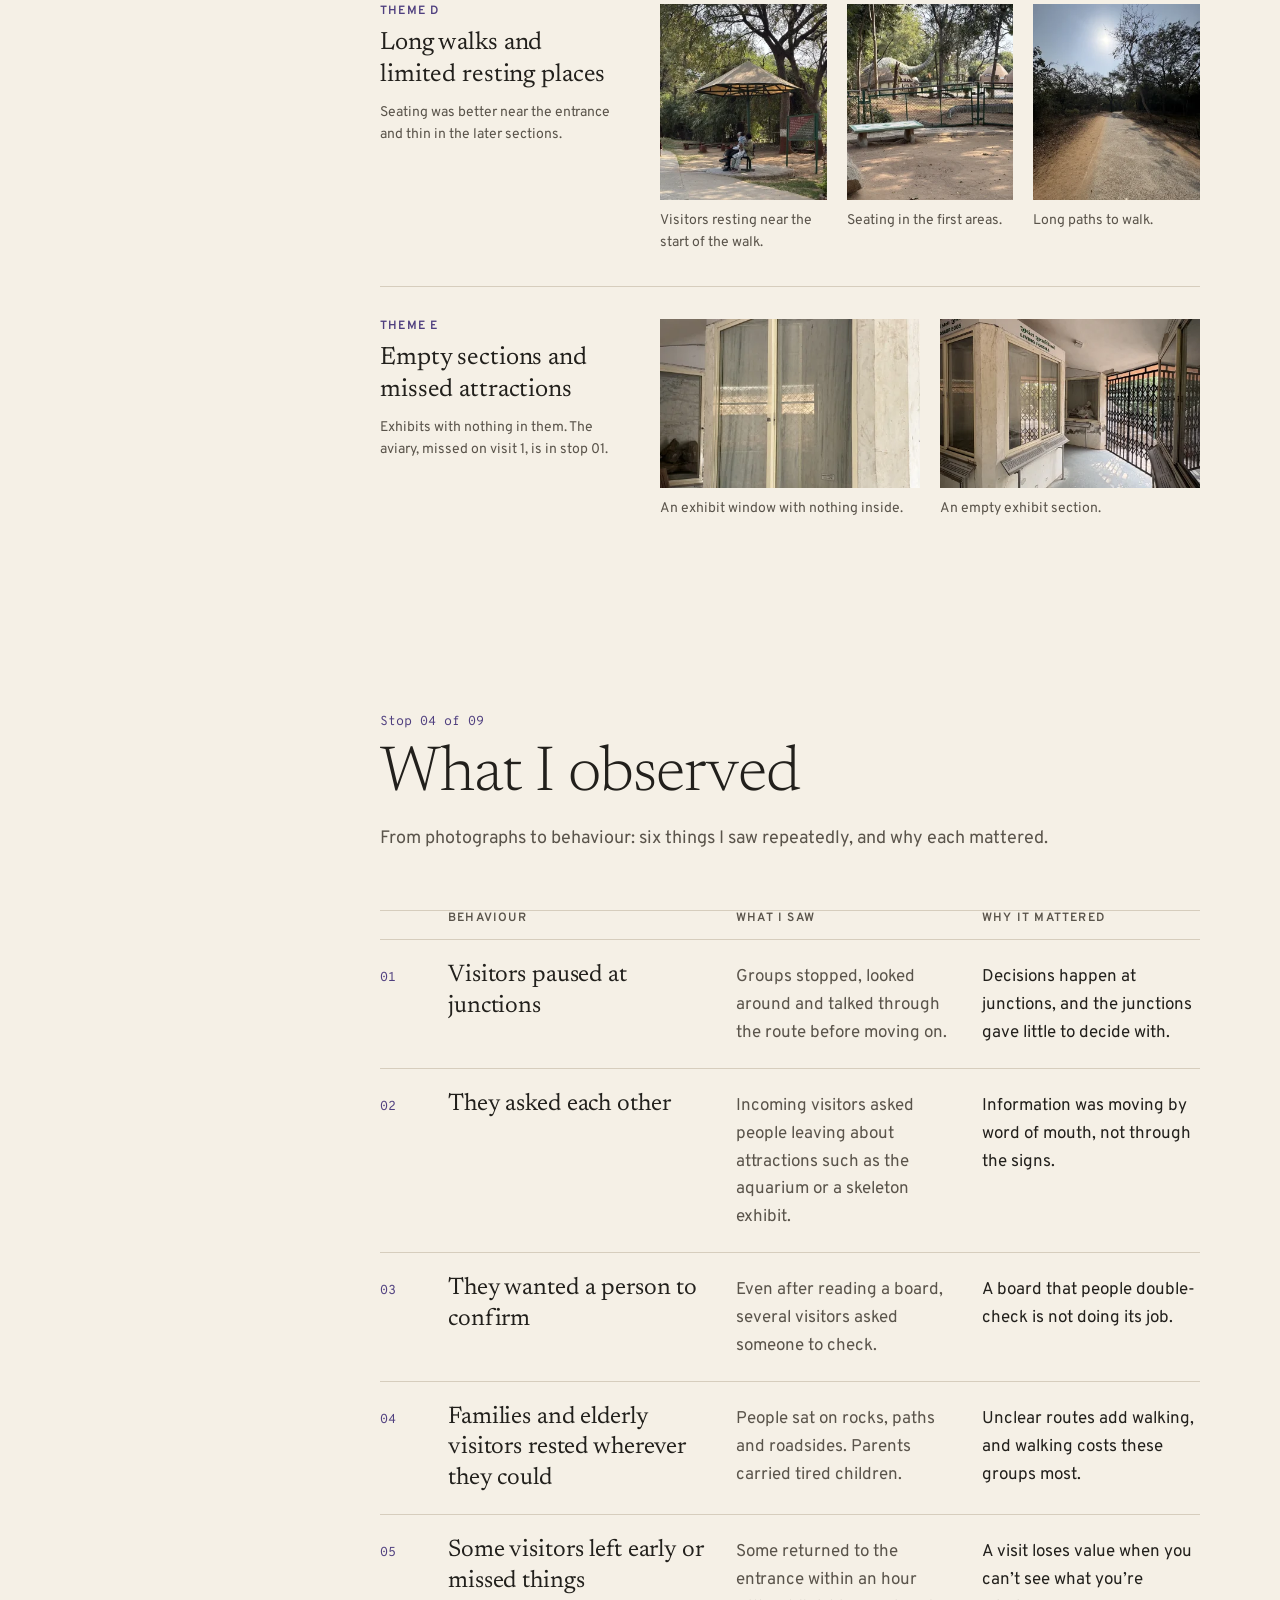
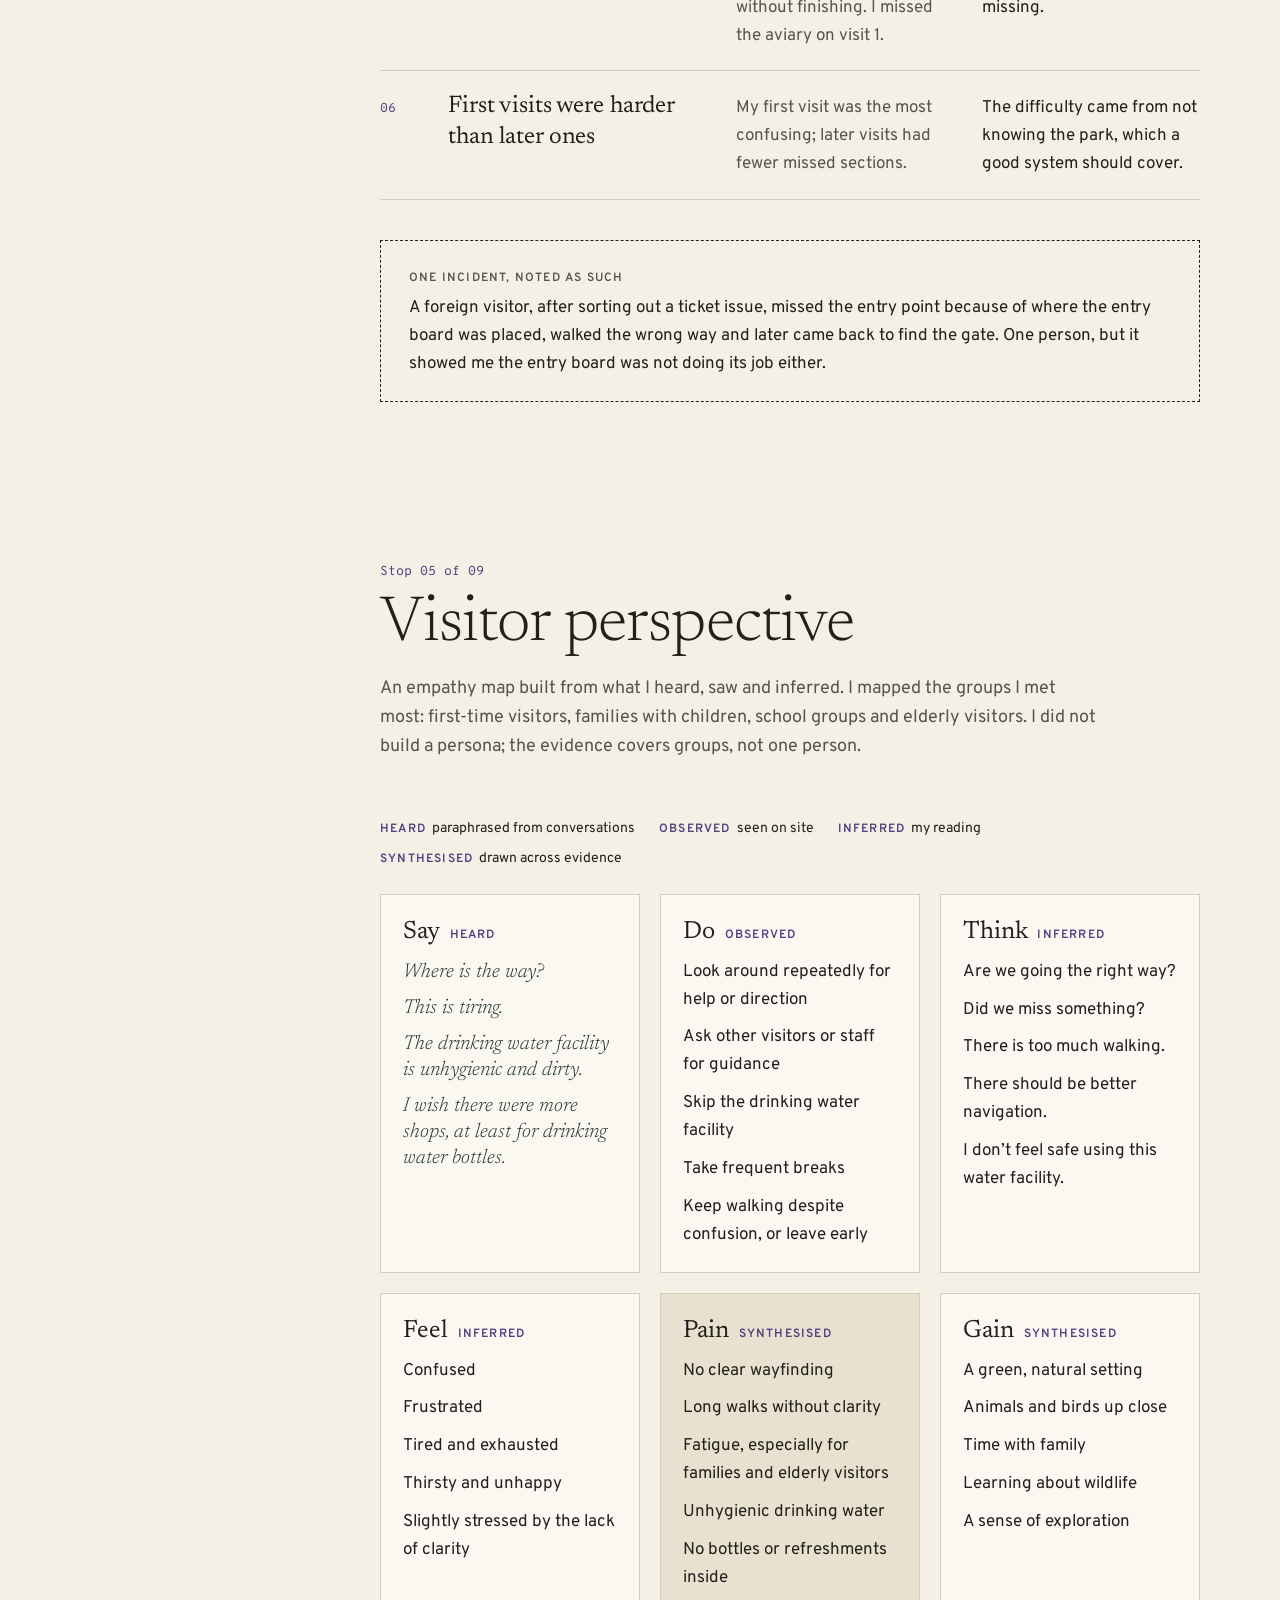
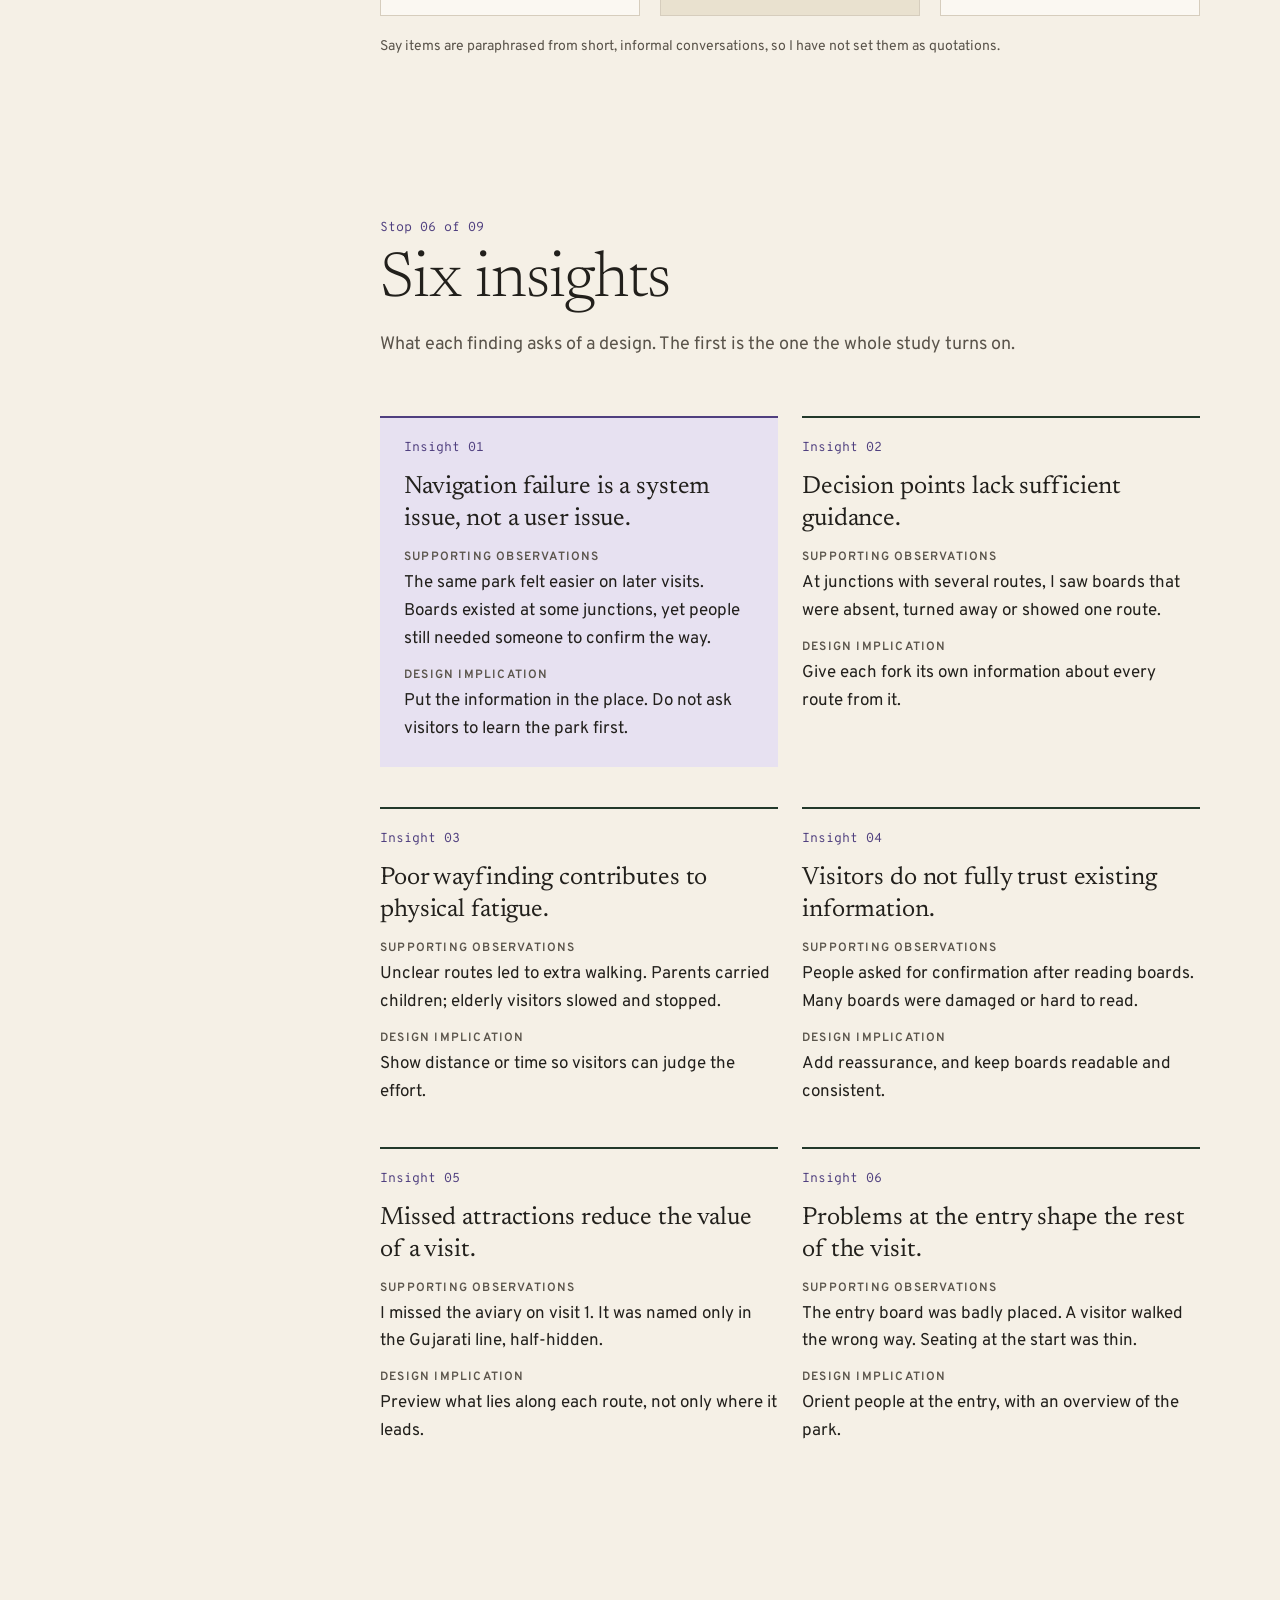
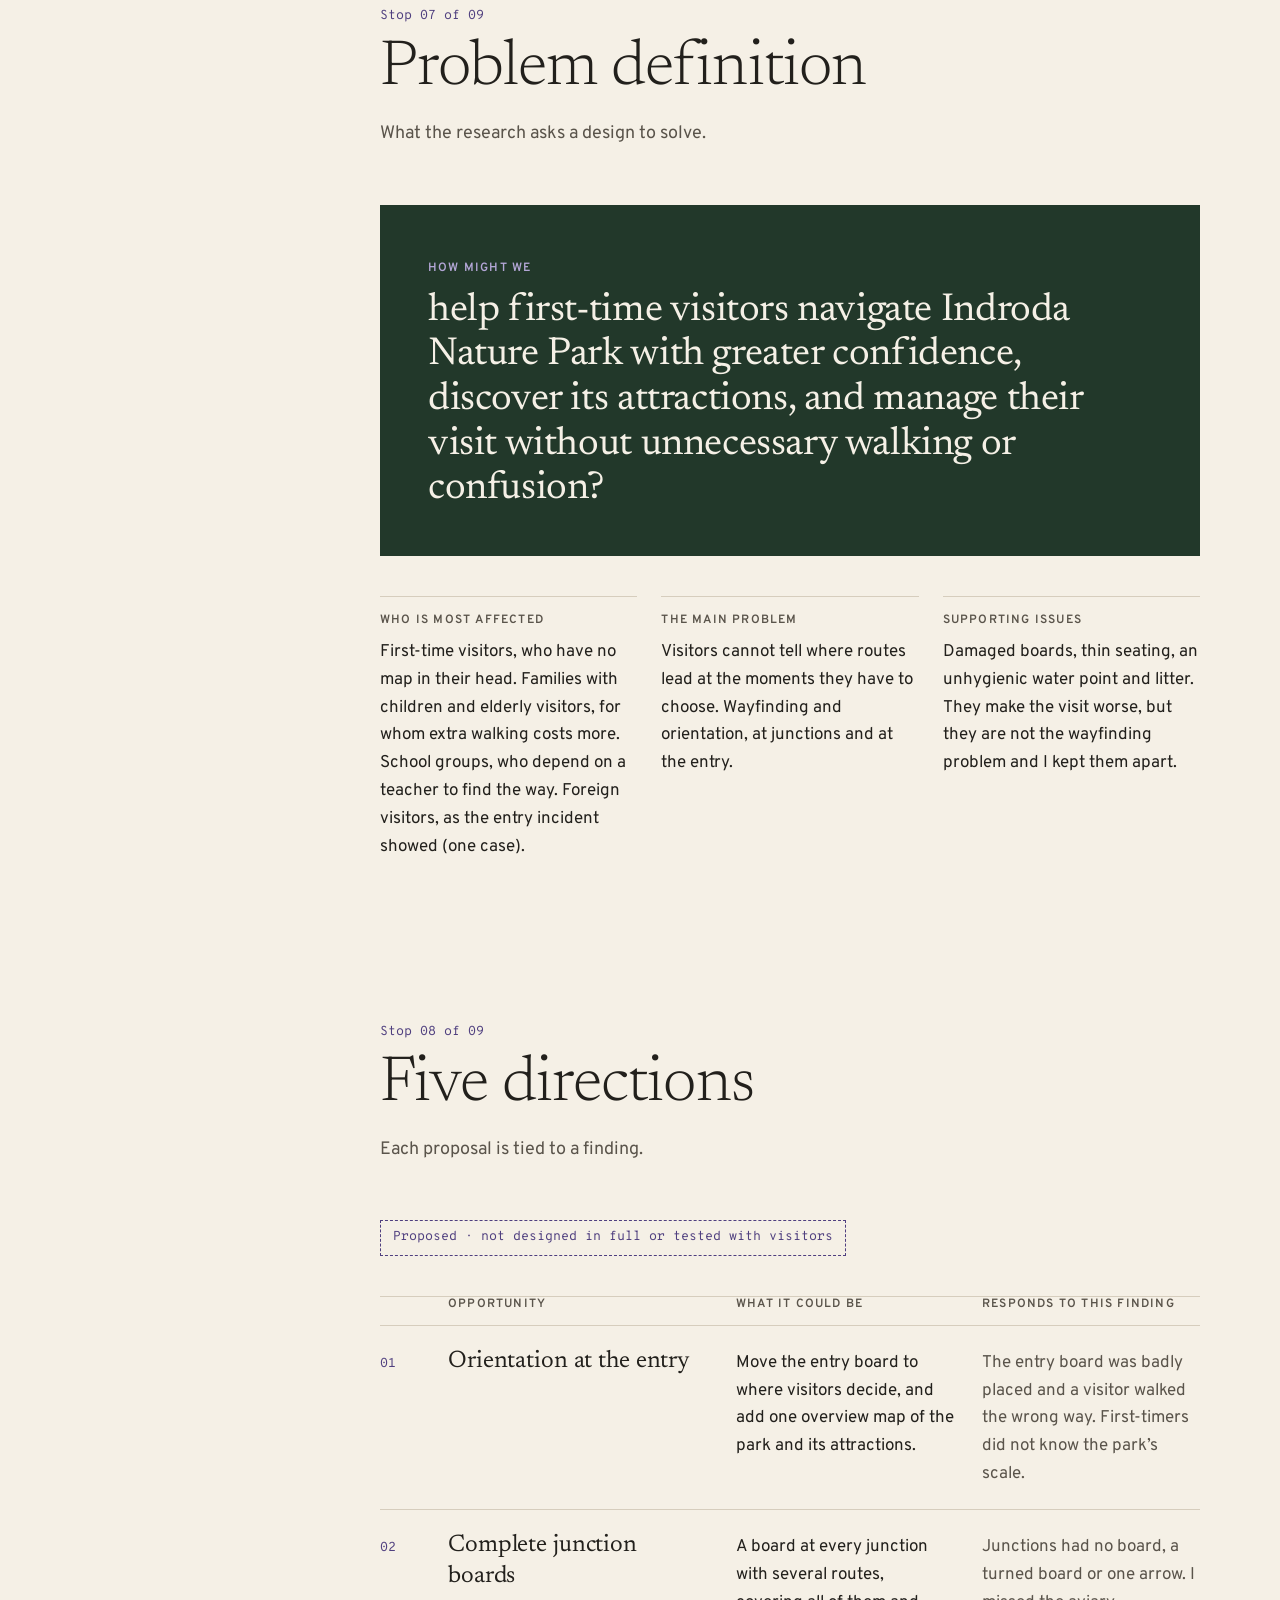
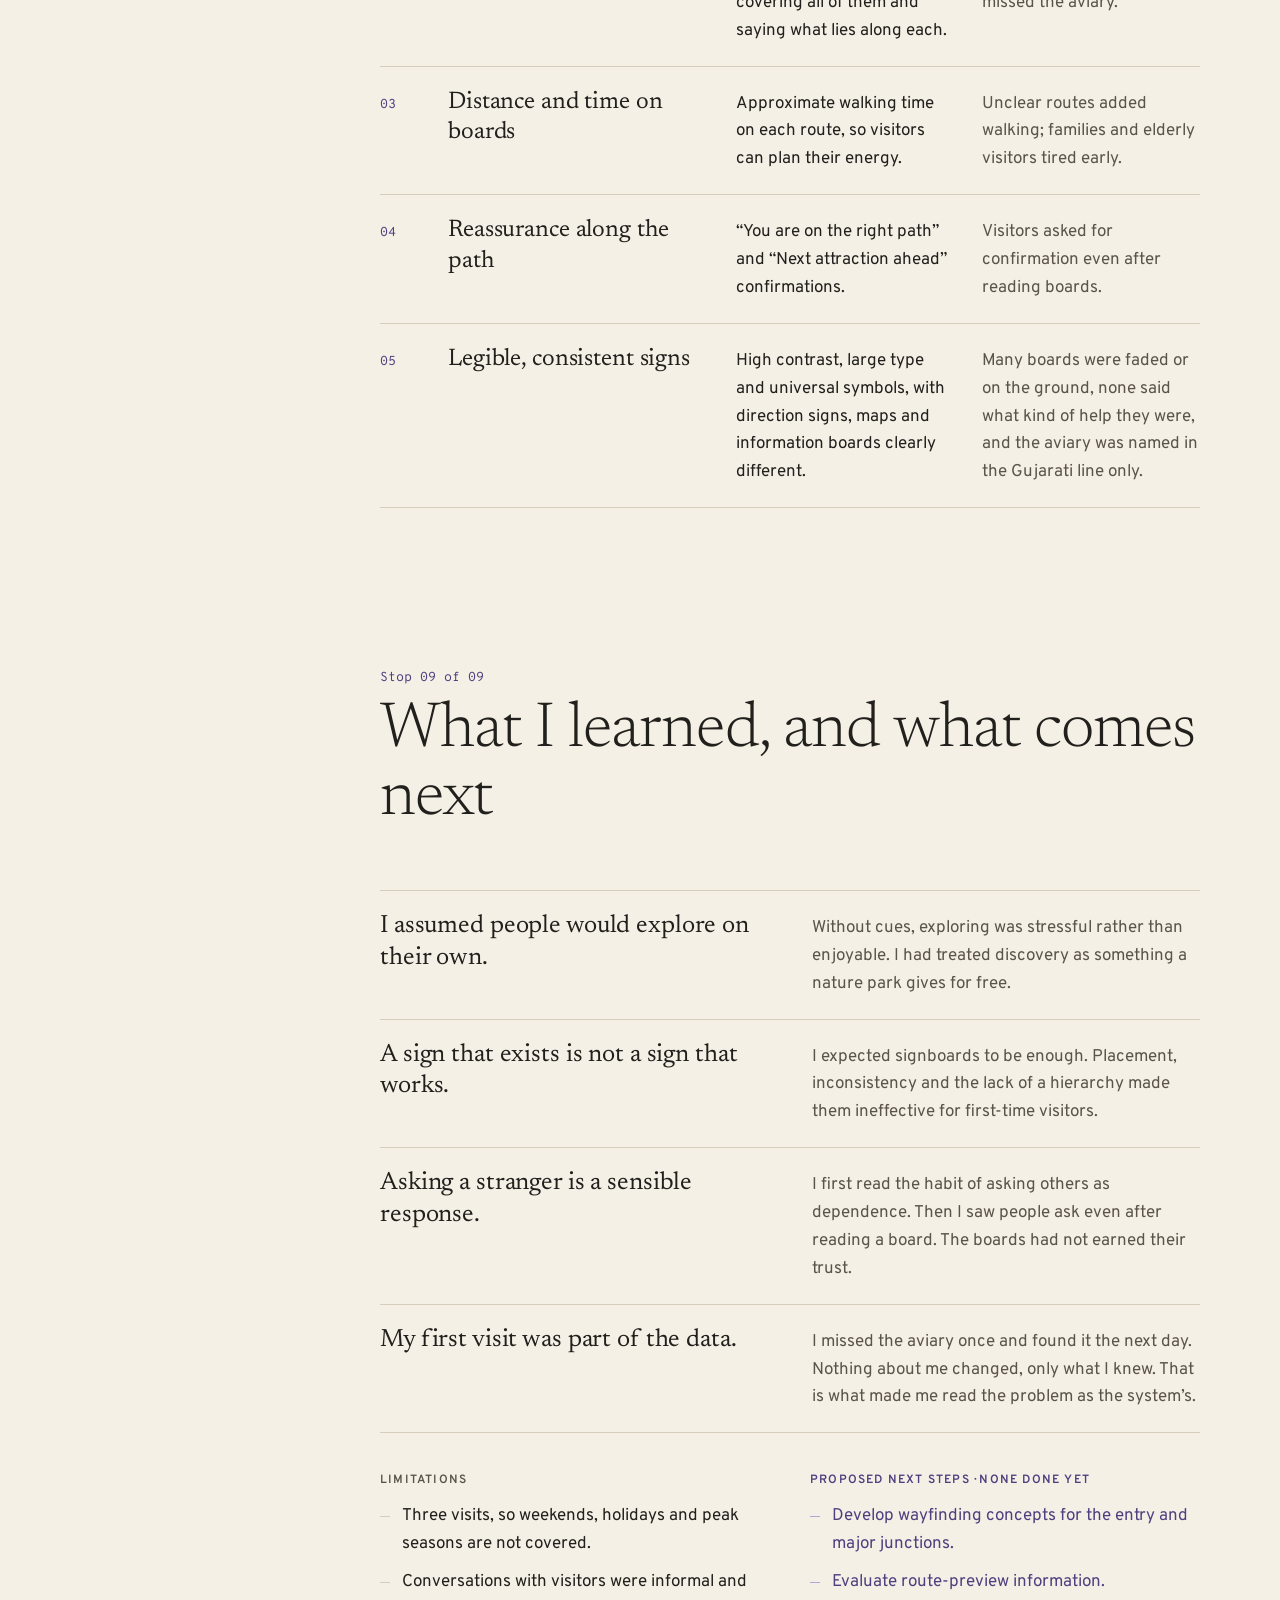
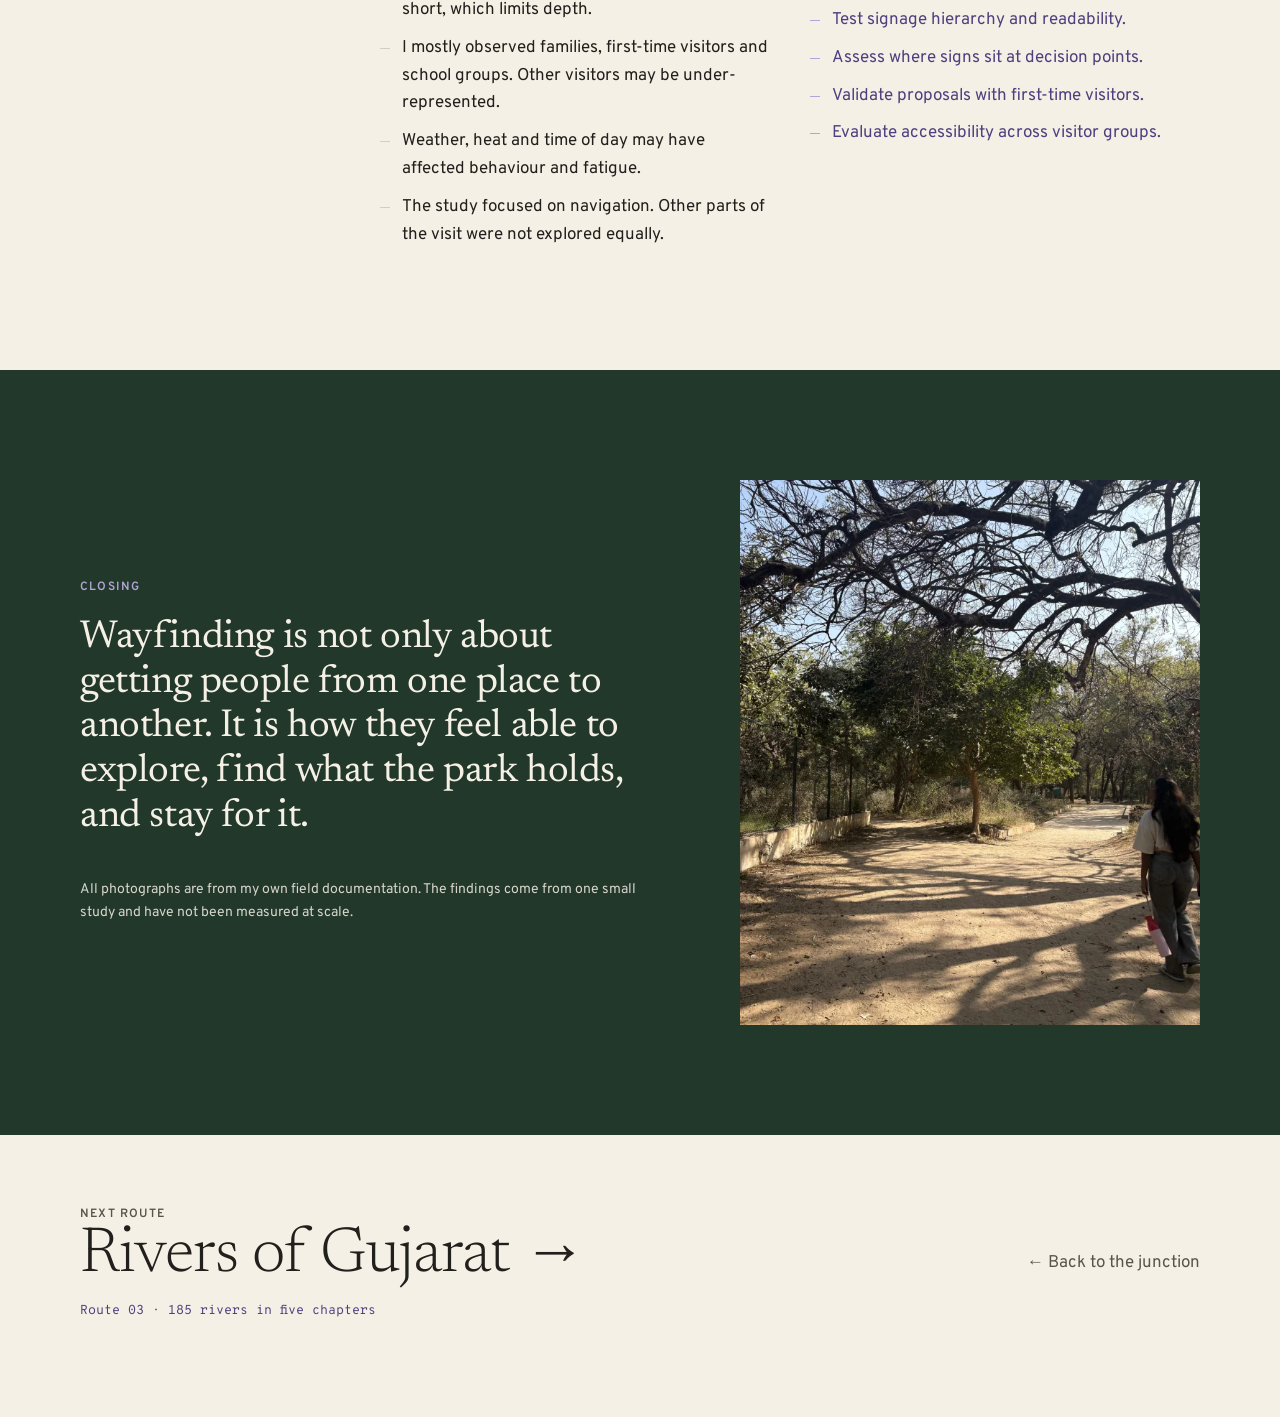
==== commit 1771c374: "Align table rows on first baseline; label observation tables on tablet and phone Co-Authored-By: Cla" ====
--- a/work/indroda-nature-park.html
+++ b/work/indroda-nature-park.html
@@ -128,12 +128,12 @@
   <div class="stop-body stack">
     <div class="table obs reveal" role="table" aria-label="What I observed">
       <div class="tr th" role="row"><span role="columnheader"><span class="vh">Number</span></span><span class="label" role="columnheader">Behaviour</span><span class="label" role="columnheader">What I saw</span><span class="label" role="columnheader">Why it mattered</span></div>
-      <div class="tr" role="row"><span class="mono lav" role="cell">01</span><p class="t-s" role="cell">Visitors paused at junctions</p><p class="b-m soft" role="cell">Groups stopped, looked around and talked through the route before moving on.</p><p class="b-m" role="cell">Decisions happen at junctions, and the junctions gave little to decide with.</p></div>
-      <div class="tr" role="row"><span class="mono lav" role="cell">02</span><p class="t-s" role="cell">They asked each other</p><p class="b-m soft" role="cell">Incoming visitors asked people leaving about attractions such as the aquarium or a skeleton exhibit.</p><p class="b-m" role="cell">Information was moving by word of mouth, not through the signs.</p></div>
-      <div class="tr" role="row"><span class="mono lav" role="cell">03</span><p class="t-s" role="cell">They wanted a person to confirm</p><p class="b-m soft" role="cell">Even after reading a board, several visitors asked someone to check.</p><p class="b-m" role="cell">A board that people double-check is not doing its job.</p></div>
-      <div class="tr" role="row"><span class="mono lav" role="cell">04</span><p class="t-s" role="cell">Families and elderly visitors rested wherever they could</p><p class="b-m soft" role="cell">People sat on rocks, paths and roadsides. Parents carried tired children.</p><p class="b-m" role="cell">Unclear routes add walking, and walking costs these groups most.</p></div>
-      <div class="tr" role="row"><span class="mono lav" role="cell">05</span><p class="t-s" role="cell">Some visitors left early or missed things</p><p class="b-m soft" role="cell">Some returned to the entrance within an hour without finishing. I missed the aviary on visit 1.</p><p class="b-m" role="cell">A visit loses value when you can’t see what you’re missing.</p></div>
-      <div class="tr" role="row"><span class="mono lav" role="cell">06</span><p class="t-s" role="cell">First visits were harder than later ones</p><p class="b-m soft" role="cell">My first visit was the most confusing; later visits had fewer missed sections.</p><p class="b-m" role="cell">The difficulty came from not knowing the park, which a good system should cover.</p></div>
+      <div class="tr" role="row"><span class="mono lav" role="cell">01</span><p class="t-s" role="cell">Visitors paused at junctions</p><p class="b-m soft" role="cell" data-label="What I saw">Groups stopped, looked around and talked through the route before moving on.</p><p class="b-m" role="cell" data-label="Why it mattered">Decisions happen at junctions, and the junctions gave little to decide with.</p></div>
+      <div class="tr" role="row"><span class="mono lav" role="cell">02</span><p class="t-s" role="cell">They asked each other</p><p class="b-m soft" role="cell" data-label="What I saw">Incoming visitors asked people leaving about attractions such as the aquarium or a skeleton exhibit.</p><p class="b-m" role="cell" data-label="Why it mattered">Information was moving by word of mouth, not through the signs.</p></div>
+      <div class="tr" role="row"><span class="mono lav" role="cell">03</span><p class="t-s" role="cell">They wanted a person to confirm</p><p class="b-m soft" role="cell" data-label="What I saw">Even after reading a board, several visitors asked someone to check.</p><p class="b-m" role="cell" data-label="Why it mattered">A board that people double-check is not doing its job.</p></div>
+      <div class="tr" role="row"><span class="mono lav" role="cell">04</span><p class="t-s" role="cell">Families and elderly visitors rested wherever they could</p><p class="b-m soft" role="cell" data-label="What I saw">People sat on rocks, paths and roadsides. Parents carried tired children.</p><p class="b-m" role="cell" data-label="Why it mattered">Unclear routes add walking, and walking costs these groups most.</p></div>
+      <div class="tr" role="row"><span class="mono lav" role="cell">05</span><p class="t-s" role="cell">Some visitors left early or missed things</p><p class="b-m soft" role="cell" data-label="What I saw">Some returned to the entrance within an hour without finishing. I missed the aviary on visit 1.</p><p class="b-m" role="cell" data-label="Why it mattered">A visit loses value when you can’t see what you’re missing.</p></div>
+      <div class="tr" role="row"><span class="mono lav" role="cell">06</span><p class="t-s" role="cell">First visits were harder than later ones</p><p class="b-m soft" role="cell" data-label="What I saw">My first visit was the most confusing; later visits had fewer missed sections.</p><p class="b-m" role="cell" data-label="Why it mattered">The difficulty came from not knowing the park, which a good system should cover.</p></div>
     </div>
     <div class="note reveal"><p class="label">One incident, noted as such</p><p class="b-m">A foreign visitor, after sorting out a ticket issue, missed the entry point because of where the entry board was placed, walked the wrong way and later came back to find the gate. One person, but it showed me the entry board was not doing its job either.</p></div>
   </div>
@@ -185,11 +185,11 @@
     <p class="reveal"><span class="flag">Proposed · not designed in full or tested with visitors</span></p>
     <div class="table obs reveal" role="table" aria-label="Five proposed directions">
       <div class="tr th" role="row"><span role="columnheader"><span class="vh">Number</span></span><span class="label" role="columnheader">Opportunity</span><span class="label" role="columnheader">What it could be</span><span class="label" role="columnheader">Responds to this finding</span></div>
-      <div class="tr" role="row"><span class="mono lav" role="cell">01</span><p class="t-s" role="cell">Orientation at the entry</p><p class="b-m" role="cell">Move the entry board to where visitors decide, and add one overview map of the park and its attractions.</p><p class="b-m soft" role="cell">The entry board was badly placed and a visitor walked the wrong way. First-timers did not know the park’s scale.</p></div>
-      <div class="tr" role="row"><span class="mono lav" role="cell">02</span><p class="t-s" role="cell">Complete junction boards</p><p class="b-m" role="cell">A board at every junction with several routes, covering all of them and saying what lies along each.</p><p class="b-m soft" role="cell">Junctions had no board, a turned board or one arrow. I missed the aviary.</p></div>
-      <div class="tr" role="row"><span class="mono lav" role="cell">03</span><p class="t-s" role="cell">Distance and time on boards</p><p class="b-m" role="cell">Approximate walking time on each route, so visitors can plan their energy.</p><p class="b-m soft" role="cell">Unclear routes added walking; families and elderly visitors tired early.</p></div>
-      <div class="tr" role="row"><span class="mono lav" role="cell">04</span><p class="t-s" role="cell">Reassurance along the path</p><p class="b-m" role="cell">“You are on the right path” and “Next attraction ahead” confirmations.</p><p class="b-m soft" role="cell">Visitors asked for confirmation even after reading boards.</p></div>
-      <div class="tr" role="row"><span class="mono lav" role="cell">05</span><p class="t-s" role="cell">Legible, consistent signs</p><p class="b-m" role="cell">High contrast, large type and universal symbols, with direction signs, maps and information boards clearly different.</p><p class="b-m soft" role="cell">Many boards were faded or on the ground, none said what kind of help they were, and the aviary was named in the Gujarati line only.</p></div>
+      <div class="tr" role="row"><span class="mono lav" role="cell">01</span><p class="t-s" role="cell">Orientation at the entry</p><p class="b-m" role="cell" data-label="What it could be">Move the entry board to where visitors decide, and add one overview map of the park and its attractions.</p><p class="b-m soft" role="cell" data-label="Responds to this finding">The entry board was badly placed and a visitor walked the wrong way. First-timers did not know the park’s scale.</p></div>
+      <div class="tr" role="row"><span class="mono lav" role="cell">02</span><p class="t-s" role="cell">Complete junction boards</p><p class="b-m" role="cell" data-label="What it could be">A board at every junction with several routes, covering all of them and saying what lies along each.</p><p class="b-m soft" role="cell" data-label="Responds to this finding">Junctions had no board, a turned board or one arrow. I missed the aviary.</p></div>
+      <div class="tr" role="row"><span class="mono lav" role="cell">03</span><p class="t-s" role="cell">Distance and time on boards</p><p class="b-m" role="cell" data-label="What it could be">Approximate walking time on each route, so visitors can plan their energy.</p><p class="b-m soft" role="cell" data-label="Responds to this finding">Unclear routes added walking; families and elderly visitors tired early.</p></div>
+      <div class="tr" role="row"><span class="mono lav" role="cell">04</span><p class="t-s" role="cell">Reassurance along the path</p><p class="b-m" role="cell" data-label="What it could be">“You are on the right path” and “Next attraction ahead” confirmations.</p><p class="b-m soft" role="cell" data-label="Responds to this finding">Visitors asked for confirmation even after reading boards.</p></div>
+      <div class="tr" role="row"><span class="mono lav" role="cell">05</span><p class="t-s" role="cell">Legible, consistent signs</p><p class="b-m" role="cell" data-label="What it could be">High contrast, large type and universal symbols, with direction signs, maps and information boards clearly different.</p><p class="b-m soft" role="cell" data-label="Responds to this finding">Many boards were faded or on the ground, none said what kind of help they were, and the aviary was named in the Gujarati line only.</p></div>
     </div>
   </div>
 </section>
--- a/css/site.css
+++ b/css/site.css
@@ -591,3 +591,23 @@
 .contact .details .mono{font-size:13px}
 @media (max-width:1024px){.contact .grid{grid-template-columns:1fr;gap:48px;align-items:start}.contact .details{max-width:420px}}
 @media (prefers-reduced-motion:reduce){.contact .details .links a span:last-child{transition:none}}
+
+/* Row alignment: line up every column on its first line of text (baseline), not its top edge,
+   so large serif titles sit level with smaller body text and labels. */
+.table .tr:not(.th),.synth .tr:not(.th),.lessons .tr,.chain>div,.glance>div,.log .row:not(.headrow),.chapters .tr{align-items:baseline}
+.glance dt,.chain dt{padding-top:0}
+.synth .t-s{margin-top:0}
+.table .th{align-items:end}
+/* Observation tables below desktop: the header row is hidden, so each cell carries its own label */
+.table.obs [data-label]::before{content:none}
+@media (max-width:1024px){
+  .table.obs .tr{column-gap:32px;row-gap:14px;align-items:start}
+  .table.obs [data-label]::before{content:attr(data-label);display:block;margin-bottom:6px;font-family:var(--sans);font-weight:600;font-size:12px;line-height:1.33;letter-spacing:.1em;text-transform:uppercase;color:var(--ink-soft)}
+}
+@media (max-width:760px){
+  .table.obs .tr{grid-template-columns:28px 1fr;column-gap:12px;row-gap:12px}
+  .table.obs .tr>*:nth-child(1){grid-column:1!important;padding-top:6px}
+  .table.obs .tr>*:nth-child(n+2){grid-column:2!important}
+  .table.obs .t-s{font-size:22px}
+}
+@media (max-width:1024px) and (min-width:761px){.table.obs .tr>*:nth-child(1){padding-top:10px}}
